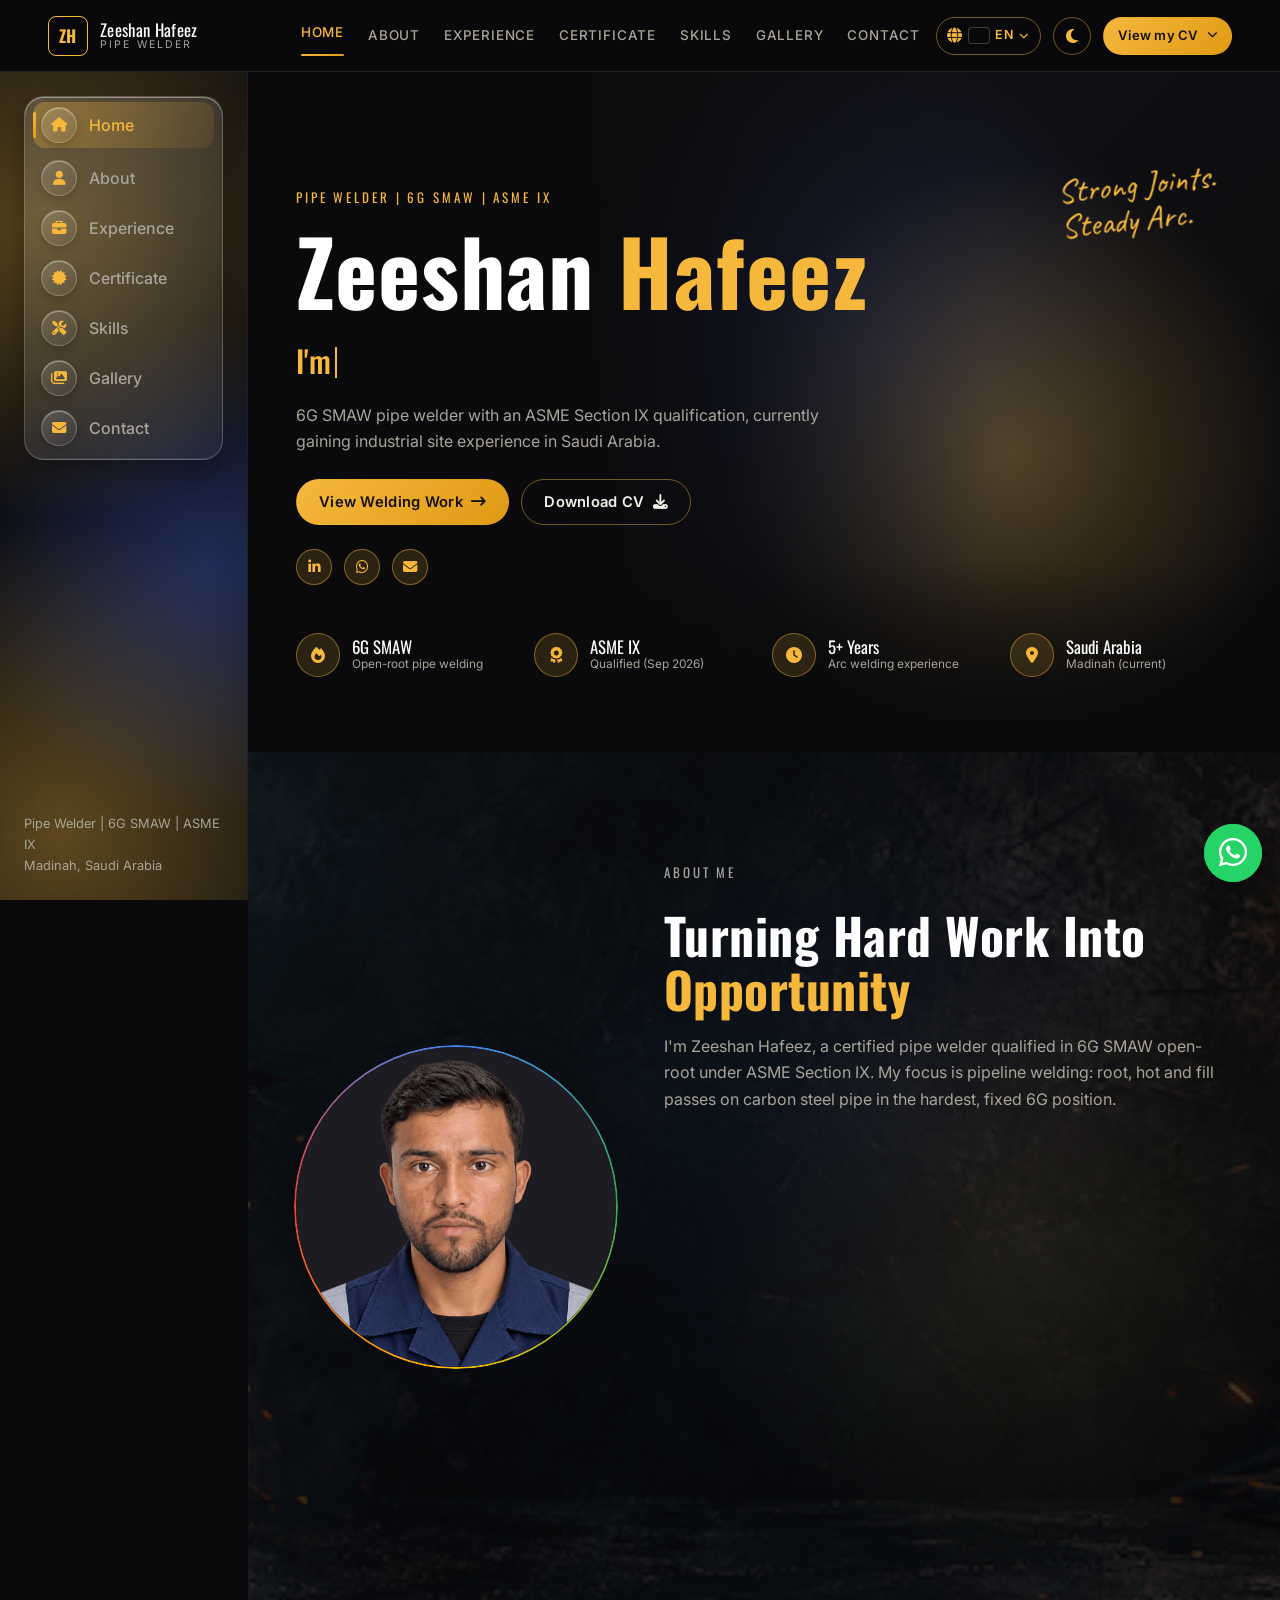
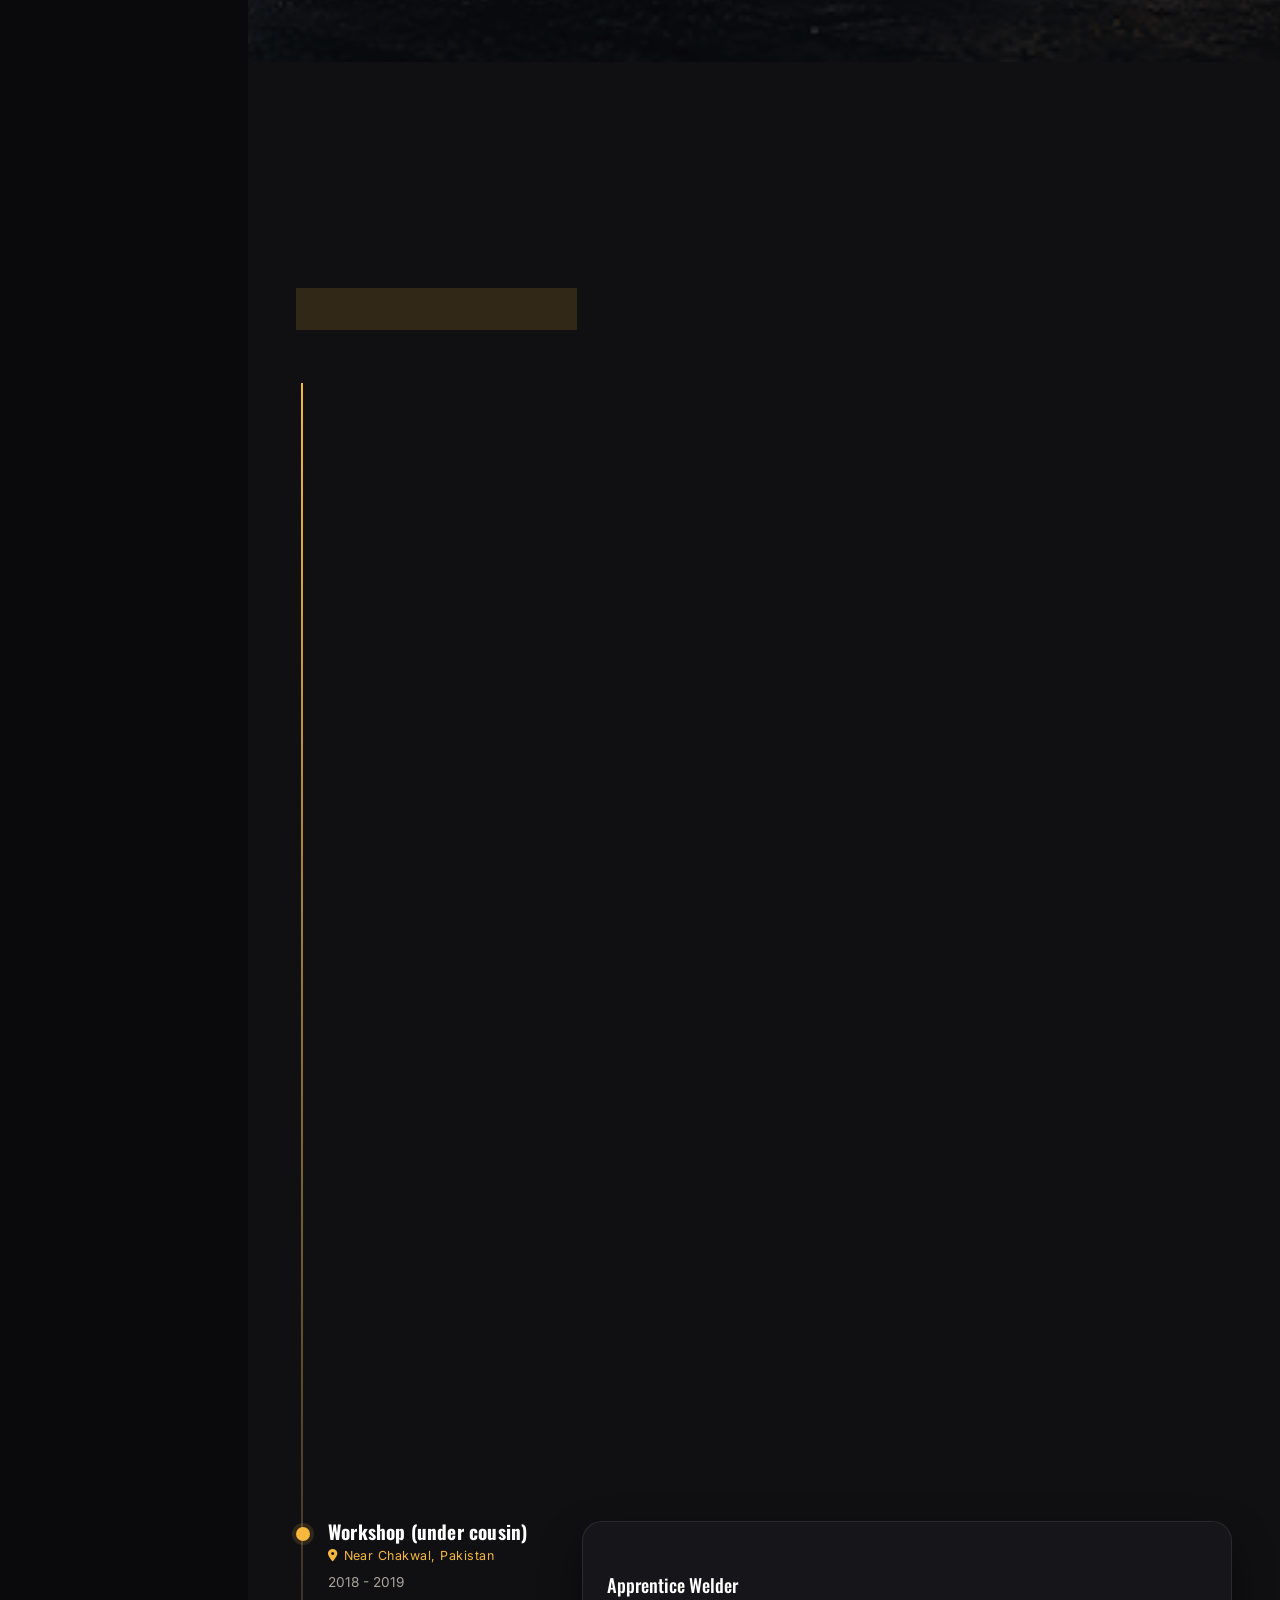
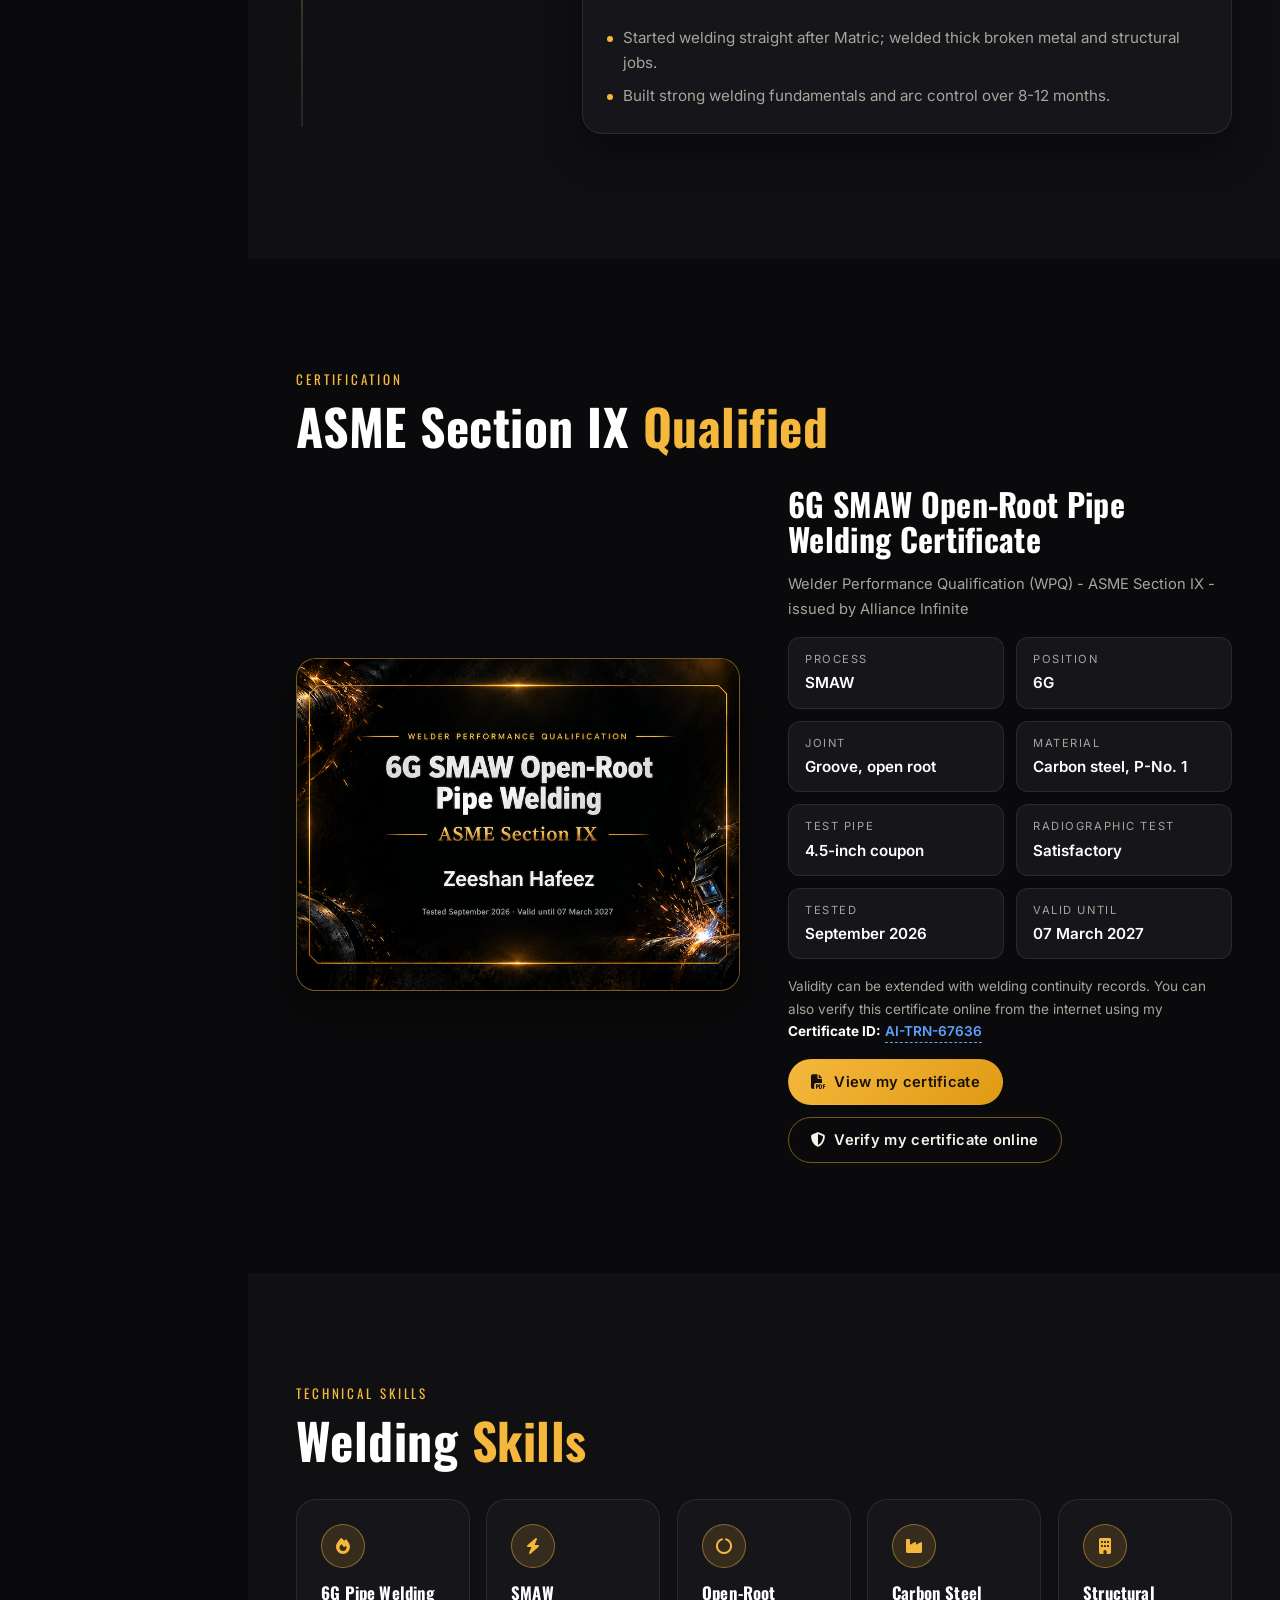
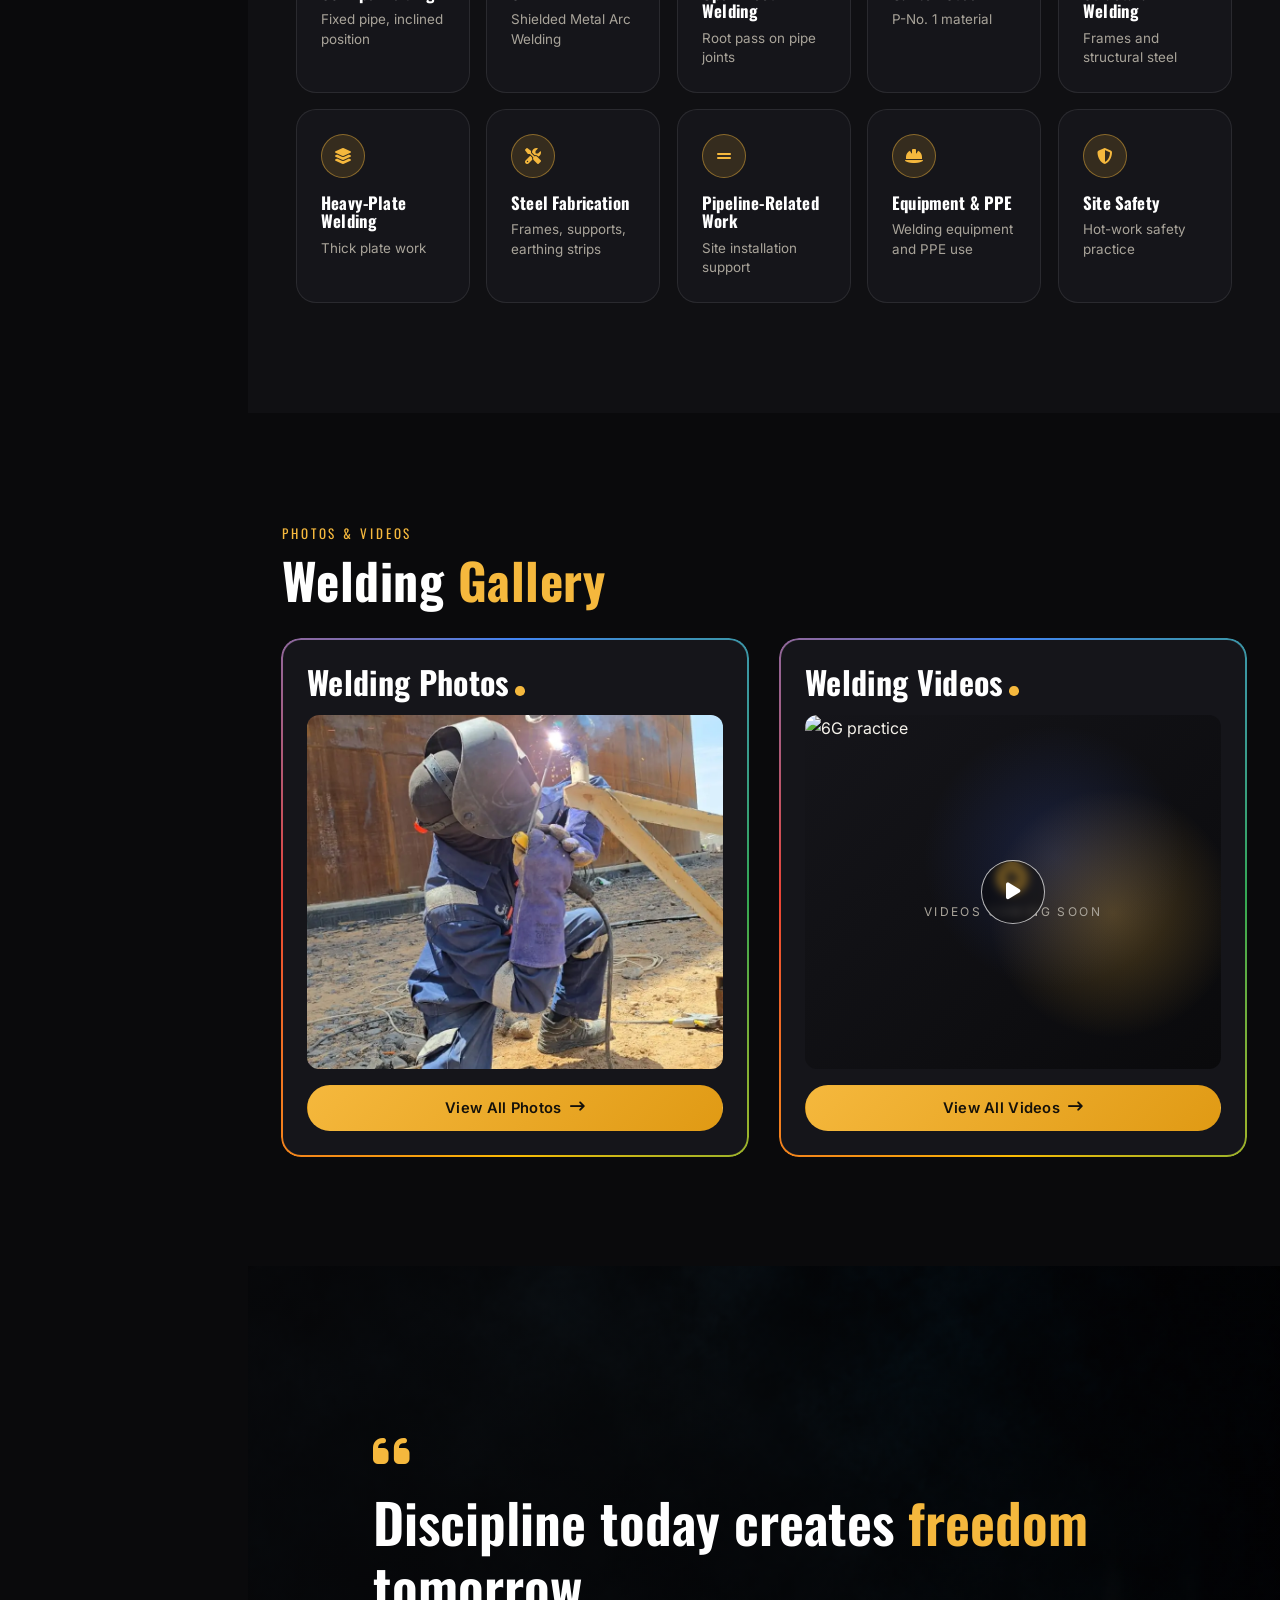
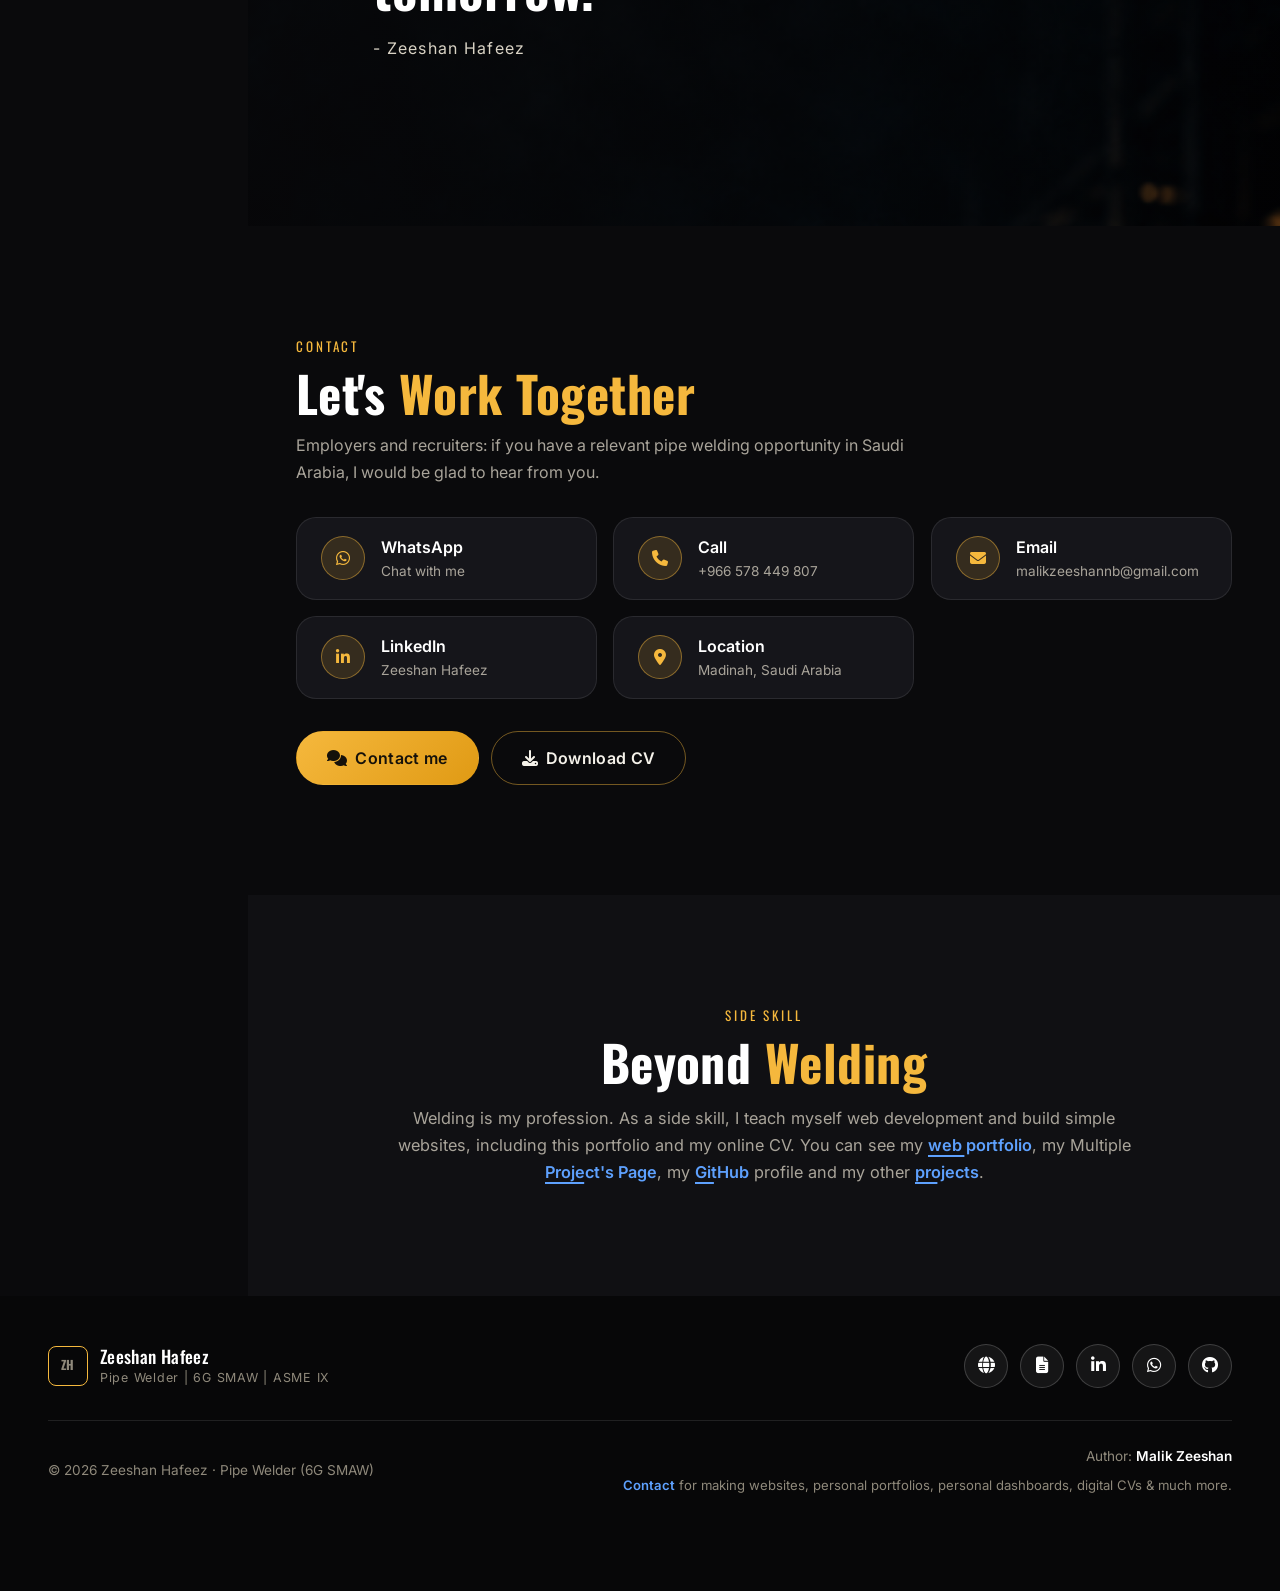
==== index.html @ 0f040567 "Initial commit: multilingual welding portfolio" ====
<!DOCTYPE html>
<html lang="en" dir="ltr" data-theme="dark">
<head>
  <meta charset="utf-8">
  <meta name="viewport" content="width=device-width, initial-scale=1">
  <title data-i18n="meta.title">Zeeshan Hafeez | Pipe Welder 6G SMAW | ASME Section IX</title>
  <meta name="description" content="Certified 6G SMAW pipe welder with 5+ years of arc welding experience. Currently engaged in site operations with Al-Rawaf Contracting in Madinah, KSA." data-i18n-attr="content:meta.desc">
  <link rel="canonical" href="https://username.github.io/zeeshan-welding-portfolio/">
  <!-- Social sharing (placeholder URL - replace https://username.github.io/zeeshan-welding-portfolio/ with the live address after deploy) -->
  <meta property="og:type" content="website">
  <meta property="og:site_name" content="Zeeshan Hafeez">
  <meta property="og:locale" content="en_US">
  <meta property="og:title" content="Zeeshan Hafeez | Certified 6G SMAW Pipe Welder" data-i18n-attr="content:meta.ogTitle">
  <meta property="og:description" content="Certified 6G SMAW pipe welder with 5+ years of arc welding experience. Currently engaged in site operations with Al-Rawaf Contracting in Madinah, KSA." data-i18n-attr="content:meta.desc">
  <meta property="og:url" content="https://username.github.io/zeeshan-welding-portfolio/">
  <meta property="og:image" content="https://username.github.io/zeeshan-welding-portfolio/assets/images/profile.png">
  <meta property="og:image:type" content="image/png">
  <meta property="og:image:alt" content="Portrait of Zeeshan Hafeez, pipe welder" data-i18n-attr="content:about.photoAlt">
  <meta name="twitter:card" content="summary">
  <meta name="twitter:title" content="Zeeshan Hafeez | Certified 6G SMAW Pipe Welder" data-i18n-attr="content:meta.ogTitle">
  <meta name="twitter:description" content="Certified 6G SMAW pipe welder with 5+ years of arc welding experience. Currently engaged in site operations with Al-Rawaf Contracting in Madinah, KSA." data-i18n-attr="content:meta.desc">
  <meta name="twitter:image" content="https://username.github.io/zeeshan-welding-portfolio/assets/images/profile.png">
  <meta name="theme-color" content="#0a0a0c">
  <meta name="robots" content="index, follow, max-image-preview:large">
  <meta name="author" content="Zeeshan Hafeez">
  <link rel="icon" href="assets/images/og.png" type="image/svg+xml">
  <!-- Google Search Console: after you deploy, paste the verification tag Google gives you here (see SEO notes). Example:
  <meta name="google-site-verification" content="PASTE_YOUR_CODE_HERE">
  -->

  <!-- Apply saved theme BEFORE the page paints (prevents a dark/light flash) -->
  <script>
    document.documentElement.classList.add("js");
    try { var t = localStorage.getItem("theme"); if (t === "light" || t === "dark") document.documentElement.setAttribute("data-theme", t); } catch (e) {}
    /* Language: apply the saved / ?lang= choice BEFORE first paint (no flash, no LTR->RTL jump).
       Keep this list in sync with LANGS in js/i18n.js. */
    try {
      var q = (location.search.match(/[?&]lang=([a-z]{2})(?:&|$)/) || [])[1];
      var l = q || localStorage.getItem("lang");
      if (l && l !== "en" && /^(ar|ur|pl|no|ro|de|it|hi|fr|es|ru)$/.test(l)) {
        document.documentElement.setAttribute("lang", l);
        document.documentElement.setAttribute("dir", (l === "ar" || l === "ur") ? "rtl" : "ltr");
        document.write('<script src="lang/' + l + '.js"><\/script>');   // dictionary ready before the page paints
      }
    } catch (e) {}
  </script>

  <link rel="preconnect" href="https://fonts.googleapis.com">
  <link rel="preconnect" href="https://fonts.gstatic.com" crossorigin>
  <link rel="stylesheet" href="https://fonts.googleapis.com/css2?family=Caveat:wght@600&family=Inter:wght@400;500;600&family=Oswald:wght@400;500;600;700&display=swap">

  <!-- Font Awesome (icons). One line, already added. Icon class names are in the markup. -->
  <link rel="stylesheet" href="https://cdnjs.cloudflare.com/ajax/libs/font-awesome/6.5.1/css/all.min.css">

  <link rel="stylesheet" href="https://cdnjs.cloudflare.com/ajax/libs/flag-icons/6.6.6/css/flag-icons.min.css">
  <link rel="stylesheet" href="css/style.css">

  <!-- Structured data (Google): Person + Occupation + credential. Replace the placeholder URL after deploy. -->
  <script type="application/ld+json">
{
  "@context": "https://schema.org",
  "@graph": [
    {
      "@type": "WebSite",
      "@id": "https://username.github.io/zeeshan-welding-portfolio/#website",
      "url": "https://username.github.io/zeeshan-welding-portfolio/",
      "name": "Zeeshan Hafeez - Pipe Welder Portfolio",
      "inLanguage": "en",
      "publisher": {
        "@id": "https://username.github.io/zeeshan-welding-portfolio/#person"
      }
    },
    {
      "@type": "ProfilePage",
      "@id": "https://username.github.io/zeeshan-welding-portfolio/#webpage",
      "url": "https://username.github.io/zeeshan-welding-portfolio/",
      "name": "Zeeshan Hafeez | Certified 6G SMAW Pipe Welder",
      "description": "Zeeshan Hafeez - certified 6G SMAW pipe welder (open-root, ASME Section IX) with 5+ years of arc welding on pipe, pipeline, plate and structural work in carbon steel. Currently on pipeline site work with Al Rawaf Contracting, Madinah, KSA.",
      "inLanguage": "en",
      "isPartOf": {
        "@id": "https://username.github.io/zeeshan-welding-portfolio/#website"
      },
      "about": {
        "@id": "https://username.github.io/zeeshan-welding-portfolio/#person"
      },
      "mainEntity": {
        "@id": "https://username.github.io/zeeshan-welding-portfolio/#person"
      },
      "primaryImageOfPage": {
        "@type": "ImageObject",
        "url": "https://username.github.io/zeeshan-welding-portfolio/assets/images/profile.png"
      }
    },
    {
      "@type": "Person",
      "@id": "https://username.github.io/zeeshan-welding-portfolio/#person",
      "name": "Zeeshan Hafeez",
      "url": "https://username.github.io/zeeshan-welding-portfolio/",
      "image": "https://username.github.io/zeeshan-welding-portfolio/assets/images/profile.png",
      "jobTitle": "Pipe Welder (6G SMAW)",
      "description": "Certified pipe welder qualified in 6G SMAW open-root under ASME Section IX, with 5+ years of arc welding experience in Pakistan and Saudi Arabia.",
      "address": {
        "@type": "PostalAddress",
        "addressLocality": "Madinah",
        "addressCountry": "SA"
      },
      "worksFor": {
        "@type": "Organization",
        "name": "Al Rawaf Contracting",
        "address": {
          "@type": "PostalAddress",
          "addressLocality": "Madinah",
          "addressCountry": "SA"
        }
      },
      "knowsLanguage": [
        "ur",
        "pa",
        "hi",
        "en",
        "ar"
      ],
      "knowsAbout": [
        "6G pipe welding",
        "SMAW (shielded metal arc welding)",
        "Open-root welding",
        "Pipeline welding",
        "Carbon steel welding",
        "Structural welding",
        "Steel fabrication"
      ],
      "hasOccupation": {
        "@type": "Occupation",
        "name": "Pipe Welder",
        "description": "Welding and installation of pipe and pipeline joints in carbon steel using SMAW, including 6G open-root welding.",
        "occupationLocation": {
          "@type": "Country",
          "name": "Saudi Arabia"
        },
        "skills": "6G SMAW open-root pipe welding, pipeline welding, carbon steel (P-No. 1), structural welding, steel fabrication, hot-work safety",
        "qualifications": "6G SMAW open-root welder performance qualification (WPQ), ASME Section IX"
      },
      "hasCredential": {
        "@type": "EducationalOccupationalCredential",
        "name": "6G SMAW Open-Root Pipe Welding Certificate (WPQ, ASME Section IX)",
        "credentialCategory": "certification",
        "recognizedBy": {
          "@type": "Organization",
          "name": "Alliance Infinite"
        }
      },
      "sameAs": [
        "https://www.linkedin.com/in/zeeshan-hafeez-6g-smaw-pipe-welder",
        "https://github.com/malikzeeshannb-art",
        "https://malikzeeshannb-art.github.io/pipeline-welder-cv/"
      ]
    }
  ]
}
  </script>
</head>
<body>
  <a class="skip-link" href="#main" data-i18n="a11y.skip">Skip to content</a>

  <!-- ===================== HEADER ===================== -->
  <header class="site-header">
    <div class="site-header__inner">

      <a class="brand" href="#home" aria-label="Zeeshan Hafeez - home" data-i18n-attr="aria-label:brand.homeAria">
        <span class="brand__mark">ZH</span>
        <span class="brand__text">
          <span class="brand__name">Zeeshan Hafeez</span><br>
          <span class="brand__role" data-i18n="brand.role">Pipe Welder</span>
        </span>
      </a>

      <!-- Top navigation (shown from 1024px) -->
      <nav class="top-nav" aria-label="Main" data-i18n-attr="aria-label:nav.mainAria">
        <ul class="top-nav__list">
          <li><a class="nav-link" href="#home" data-i18n="nav.home">Home</a></li>
          <li><a class="nav-link" href="#about" data-i18n="nav.about">About</a></li>
          <li><a class="nav-link" href="#experience" data-i18n="nav.experience">Experience</a></li>
          <li><a class="nav-link" href="#certificate" data-i18n="nav.certificate">Certificate</a></li>
          <li><a class="nav-link" href="#skills" data-i18n="nav.skills">Skills</a></li>
          <li><a class="nav-link" href="#gallery" data-i18n="nav.gallery">Gallery</a></li>
          <li><a class="nav-link" href="#contact" data-i18n="nav.contact">Contact</a></li>
        </ul>
      </nav>

      <div class="site-header__actions">
        <!-- Language menu: the list is built by js/lang-menu.js from I18N.langs (12 languages) -->
        <div class="lang-menu" id="langMenu">
          <button class="lang-menu__btn" id="langBtn" type="button" aria-haspopup="true" aria-expanded="false" aria-controls="langList" aria-label="Change language" data-i18n-attr="aria-label:lang.change">
            <i class="fa-solid fa-globe lang-menu__globe" aria-hidden="true"></i>
            <span class="fi fi-gb lang-flag" id="langFlag" aria-hidden="true"></span>
            <span class="lang-menu__code" id="langCode">EN</span>
            <i class="fa-solid fa-chevron-down lang-menu__chevron" aria-hidden="true"></i>
          </button>
          <ul class="lang-menu__list" id="langList"></ul>
        </div>

        <!-- Theme toggle -->
        <button class="theme-toggle" id="themeToggle" type="button" aria-label="Switch to light theme" aria-pressed="false">
          <i class="fa-solid fa-moon theme-toggle__moon"></i>
          <i class="fa-solid fa-sun theme-toggle__sun"></i>
        </button>

        <!-- View my CV -> dropdown (View / Download) -->
        <div class="cv-menu" id="cvMenu">
          <button class="btn btn--primary btn--sm" id="cvBtn" type="button" aria-haspopup="true" aria-expanded="false" aria-controls="cvList">
           <i class="fa-solid fa-eye-slash" id="cvIcon"></i>
            <span class="cv-menu__label" data-i18n="cv.view">View my CV</span><span class="cv-menu__short" data-i18n="cv.short">CV</span>
            <i class="fa-solid fa-chevron-down cv-menu__chevron"></i>
            
          </button>
          <ul class="cv-menu__list" id="cvList">
            <li><a class="cv-menu__item" href="https://malikzeeshannb-art.github.io/pipeline-welder-cv/" target="_blank" rel="noopener"><i class="fa-solid fa-eye"></i> <span data-i18n="cv.view">View my CV</span></a></li>
            <li><a class="cv-menu__item" href="https://malikzeeshannb-art.github.io/pipeline-welder-cv/Zeeshan_Hafeez_CV.pdf" download="Zeeshan_Hafeez_CV.pdf"><i class="fa-solid fa-download"></i> <span data-i18n="cv.download">Download my CV</span></a></li>
          </ul>
        </div>

        <!-- Hamburger (below 1024px) -->
        <button class="menu-btn" id="menuBtn" type="button" aria-label="Open menu" aria-expanded="false" aria-controls="sidebar" data-i18n-attr="aria-label:nav.openAria">
          <i class="fa-solid fa-bars"></i>
        </button>
      </div>
    </div>
  </header>

  <div class="backdrop" id="backdrop"></div>

  <div class="shell">

    <!-- ===================== ASIDE / SIDEBAR ===================== -->
    <!-- Drawer on mobile/tablet, permanent sidebar from 1200px -->
    <aside class="sidebar" id="sidebar" aria-label="Section menu" data-i18n-attr="aria-label:nav.menuAria">
      <div class="sidebar__head">
        <span class="eyebrow" data-i18n="nav.menu">Menu</span>
        <button class="sidebar__close" id="sidebarClose" type="button" aria-label="Close menu" data-i18n-attr="aria-label:nav.closeAria"><i class="fa-solid fa-xmark"></i></button>
      </div>
      <nav class="sidebar__nav" aria-label="Sections" data-i18n-attr="aria-label:nav.sectionsAria">
        <a class="nav-link" href="#home"><span class="icon-box icon-box--sm"><i class="fa-solid fa-house"></i></span><span data-i18n="nav.home">Home</span></a>
        <a class="nav-link" href="#about"><span class="icon-box icon-box--sm"><i class="fa-solid fa-user"></i></span><span data-i18n="nav.about">About</span></a>
        <a class="nav-link" href="#experience"><span class="icon-box icon-box--sm"><i class="fa-solid fa-briefcase"></i></span><span data-i18n="nav.experience">Experience</span></a>
        <a class="nav-link" href="#certificate"><span class="icon-box icon-box--sm"><i class="fa-solid fa-certificate"></i></span><span data-i18n="nav.certificate">Certificate</span></a>
        <a class="nav-link" href="#skills"><span class="icon-box icon-box--sm"><i class="fa-solid fa-screwdriver-wrench"></i></span><span data-i18n="nav.skills">Skills</span></a>
        <a class="nav-link" href="#gallery"><span class="icon-box icon-box--sm"><i class="fa-solid fa-images"></i></span><span data-i18n="nav.gallery">Gallery</span></a>
        <a class="nav-link" href="#contact"><span class="icon-box icon-box--sm"><i class="fa-solid fa-envelope"></i></span><span data-i18n="nav.contact">Contact</span></a>
      </nav>
      <p class="sidebar__foot" data-i18n-html="sidebar.foot">Pipe Welder | 6G SMAW | ASME IX<br>Madinah, Saudi Arabia</p>
    </aside>

    <!-- ===================== MAIN ===================== -->
    <main class="main" id="main">

      <!-- ---------- HERO ---------- -->
      <section class="hero" id="home" aria-labelledby="heroTitle">

        <div class="hero__content">
          <!-- Round profile photo (mobile only: overlaps the bottom of the hero image).
               Put a SQUARE image at assets/images/profile.png - CSS makes it round. -->
          <div class="hero__avatar avatar avatar--md glow">
          <div class="avatar__img"><i class="fa-solid fa-user"></i><img src="assets/images/profile.jpg" alt="Zeeshan Hafeez" width="800" height="800" onerror="this.remove()"></div>
          </div>
          <p class="eyebrow" data-reveal="left" data-i18n="brand.tagline">Pipe Welder | 6G SMAW | ASME IX</p>
          <h1 class="hero__title" id="heroTitle" data-reveal="left" style="--reveal-delay:.1s">Zeeshan <span class="gold">Hafeez</span></h1>

          <p class="hero__typed" data-reveal="left" style="--reveal-delay:.2s" aria-label="I'm a pipe welder, a SMAW welder, ASME Sec IX certified and an ARC welder" data-i18n-attr="aria-label:hero.typedAria">
            <span class="hero__typed-text" id="typedText" aria-hidden="true">I'm a pipe welder</span><span class="typed-cursor" aria-hidden="true"></span>
          </p>

          <p class="hero__intro" data-reveal="left" style="--reveal-delay:.3s" data-i18n="hero.intro">
            6G SMAW pipe welder with an ASME Section IX qualification, currently gaining industrial site experience in Saudi Arabia.
          </p>

          <div class="hero__actions" data-reveal="up" style="--reveal-delay:.4s">
            <a class="btn btn--primary btn--md glow glow--hover" href="#gallery"> <span data-i18n="hero.cta">View Welding Work</span><i class="fa-solid fa-arrow-right-long"></i></a>
            <a class="btn btn--ghost btn--md" href="https://malikzeeshannb-art.github.io/pipeline-welder-cv/Zeeshan_Hafeez_CV.pdf" download="Zeeshan_Hafeez_CV.pdf"><span data-i18n="cv.downloadCv">Download CV</span> <i class="fa-solid fa-download"></i></a>
          </div>

          <ul class="hero__social" data-reveal="up" style="--reveal-delay:.5s" aria-label="Contact links" data-i18n-attr="aria-label:hero.contactAria">
            <li><a href="https://www.linkedin.com/in/zeeshan-hafeez-6g-smaw-pipe-welder" target="_blank" rel="noopener" aria-label="LinkedIn"><span class="icon-box icon-box--sm"><i class="fa-brands fa-linkedin-in"></i></span></a></li>
            <li><a href="https://wa.me/966578449807?text=Assalam%20o%20Alaikum%20Zeeshan%2C%20I%20saw%20your%20welding%20portfolio.%20I%20would%20like%20to%20talk%20with%20you%20about%20a%20pipe%20welder%20opportunity.%20Please%20let%20me%20know%20when%20you%20are%20available." target="_blank" rel="noopener" aria-label="Chat on WhatsApp" data-i18n-attr="aria-label:aria.whatsapp"><span class="icon-box icon-box--sm"><i class="fa-brands fa-whatsapp"></i></span></a></li>
            <li><a href="mailto:malikzeeshannb@gmail.com" aria-label="Email" data-i18n-attr="aria-label:aria.email"><span class="icon-box icon-box--sm"><i class="fa-solid fa-envelope"></i></span></a></li>
          </ul>
        </div>

        <!-- HERO IMAGES (srcset = the browser picks the smallest file that looks sharp)
             wide   (768px and up): hero-wide-1280.jpg + hero-wide-1920.jpg (1834px wide)
             mobile (under 768px) : hero-mobile-640.jpg + hero-mobile-960.jpg
             Until the files exist, the dark placeholder shows. -->
        <div class="hero__media">
          <picture>
            <source media="(min-width: 768px)" srcset="assets/images/hero-wide-1280.jpg 1280w, assets/images/hero-wide-1920.jpg 1834w" sizes="100vw">
            <img src="assets/images/hero-mobile-960.jpg" srcset="assets/images/hero-mobile-640.jpg 640w, assets/images/hero-mobile-960.jpg 960w" sizes="100vw" alt="Pipe welder welding a steel pipe with bright sparks" width="960" height="720" fetchpriority="high" decoding="async" onerror="this.remove()" data-i18n-attr="alt:hero.imgAlt">
          </picture>
        </div>
        <p class="hero__script" aria-hidden="true" data-i18n-html="hero.slogan">Strong Joints.<br>Steady Arc.</p>

        <!-- Stat strip (facts only - no invented numbers) -->
        <ul class="hero__stats" data-reveal="up" style="--reveal-delay:.2s">
          <li class="stat"><span class="icon-box"><i class="fa-solid fa-fire"></i></span><span><span class="stat__value">6G SMAW</span><span class="stat__label" data-i18n="stat.openRoot">Open-root pipe welding</span></span></li>
          <li class="stat"><span class="icon-box"><i class="fa-solid fa-award"></i></span><span><span class="stat__value">ASME IX</span><span class="stat__label" data-i18n="stat.qualified">Qualified (Sep 2026)</span></span></li>
          <li class="stat"><span class="icon-box"><i class="fa-solid fa-clock"></i></span><span><span class="stat__value" data-i18n="stat.years">5+ Years</span><span class="stat__label" data-i18n="stat.arc">Arc welding experience</span></span></li>
          <li class="stat"><span class="icon-box"><i class="fa-solid fa-location-dot"></i></span><span><span class="stat__value" data-i18n="stat.country">Saudi Arabia</span><span class="stat__label" data-i18n="stat.madinah">Madinah (current)</span></span></li>
        </ul>
      </section>

      <!-- ===================== ABOUT ===================== -->
      <section class="section about" id="about" aria-labelledby="aboutTitle">
        <!-- background image placeholder: assets/images/about-bg.jpg (dark, subtle) -->
        <div class="section__bg" aria-hidden="true"><img src="assets/images/about-bg.png" alt="" loading="lazy" onerror="this.remove()"></div>

        <div class="section__inner about__grid">
          <div class="about__photo" data-reveal="left">
            <div class="avatar avatar--lg glow">
              <div class="avatar__img"><i class="fa-solid fa-user"></i><img src="assets/images/profile.png" alt="Portrait of Zeeshan Hafeez, pipe welder" width="800" height="800" loading="lazy" onerror="this.remove()" data-i18n-attr="alt:about.photoAlt"></div>
            </div>
          </div>

          <div class="about__text" data-reveal="right">
            <p class="eyebrow" data-i18n="about.eyebrow">About me</p>
            <h2 class="section__title" id="aboutTitle" data-i18n-html="about.title">Turning Hard Work Into <span class="gold">Opportunity</span></h2>
            <p data-i18n="about.p1">I'm Zeeshan Hafeez, a certified pipe welder qualified in 6G SMAW open-root under ASME Section IX. My focus is pipeline welding: root, hot and fill passes on carbon steel pipe in the hardest, fixed 6G position.</p>
            <p data-i18n="about.p2">I have 5+ years of arc welding experience in Pakistan and Saudi Arabia on pipe, pipeline, plate and structural fabrication. I'm committed to building documented, verifiable pipe-welding experience and growing into a long-term career as an industrial welder. Today I'm at Al Rawaf Contracting in Madinah, where I carry out welding and installation work on a 300+ meter pipeline section.</p>

            <ul class="chip-list">
              <li class="chip"><i class="fa-solid fa-location-dot"></i> <a class="ico" href="https://www.google.com/maps/search/?api=1&amp;query=Madinah%2C%20Saudi%20Arabia" target="_blank" rel="noopener" aria-label="Open Madinah on Google Maps" data-i18n-attr="aria-label:aria.openMap"></a>
              <a href="https://www.google.com/maps/search/?api=1&amp;query=Madinah%2C%20Saudi%20Arabia" class="line" target="_blank" rel="noopener" data-i18n="loc.madinah">Madinah, Saudi Arabia</a></li>
              <li class="chip"><a href="mailto:malikzeeshannb@gmail.com" class="line"><i class="fa-solid fa-envelope"></i> malikzeeshannb@gmail.com</a></li>
              <li class="chip"><a href="tel:+966578449807" class="line"><i class="fa-solid fa-phone"></i> +966 578 449 807</a></li>
              <li class="chip"><i class="fa-solid fa-graduation-cap"></i> <span data-i18n="about.edu">Matric (10th Grade), BISE Rawalpindi, 2018</span></li>
            </ul>

            <h3 class="mini-title" data-i18n="about.languages">Languages</h3>
            <ul class="chip-list chip-list--tight">
              <li class="chip chip--lang"><strong data-i18n="langname.urdu">Urdu</strong> <span data-i18n="level.native">Native</span></li>
              <li class="chip chip--lang"><strong data-i18n="langname.punjabi">Punjabi</strong> <span data-i18n="level.native">Native</span></li>
              <li class="chip chip--lang"><strong data-i18n="langname.hindi">Hindi</strong> <span data-i18n="level.full">Full professional</span></li>
              <li class="chip chip--lang"><strong data-i18n="langname.english">English</strong> <span data-i18n="level.working">Professional working</span></li>
              <li class="chip chip--lang"><strong data-i18n="langname.arabic">Arabic</strong> <span data-i18n="level.basic">Basic Conversational</span></li>
            </ul>
          </div>
        </div>
      </section>

      <!-- ===================== EXPERIENCE ===================== -->
      <section class="section section--alt" id="experience" aria-labelledby="expTitle">
        <div class="section__inner">
          <header class="section__head" data-reveal="up">
            <p class="eyebrow" data-i18n="exp.eyebrow">Work experience</p>
            <h2 class="section__title" id="expTitle" data-i18n-html="exp.title">Where I've <span class="gold">Worked</span></h2>
          </header>

          <p class="open-to" data-reveal="up"><span class="open-to__dot" aria-hidden="true"></span> <span data-i18n="exp.openTo">Open to pipe welder roles in KSA</span></p>

          <ol class="timeline">
            <li class="timeline__item" data-reveal="left">
              <div class="timeline__meta">
                <h3 class="timeline__company">Al Rawaf Contracting</h3>
                <span class="tag"><i class="fa-solid fa-location-dot"></i> <span data-i18n="loc.madinah">Madinah, Saudi Arabia</span></span>
                <span class="timeline__date" data-i18n="exp.date1">Jun 2025 - Present</span>
              </div>
              <article class="timeline__card">
                <h4 class="timeline__role" data-i18n-html="exp.role1">Loader &amp; Unloader Worker <small>(site welding &amp; fabrication duties)</small></h4>
                <ul class="timeline__list">
                  <li data-i18n="exp.b1">Carried out welding and installation work on a 300+ m pipeline section, assigned by the mechanical engineering team, together with pipe fitters, grinder men and the crane crew.</li>
                  <li data-i18n="exp.b2">Fabricated steel frames and welded earthing strips.</li>
                  <li data-i18n="exp.b3">Supported the electrical team with earthing strips and cathodic protection test points (STP/DPT) on 60" and 72" pipelines, installed by pin brazing.</li>
                  <li data-i18n="exp.b4">Covered the storekeeper role independently for 1 month.</li>
                </ul>
              </article>
            </li>

            <li class="timeline__item" data-reveal="right">
              <div class="timeline__meta">
                <h3 class="timeline__company" data-i18n="exp.co2">Local Workshop</h3>
                <span class="tag"><i class="fa-solid fa-location-dot"></i> <span data-i18n="loc.lahore">Lahore, Pakistan</span></span>
                <span class="timeline__date">2023 - 2025</span>
              </div>
              <article class="timeline__card">
                <h4 class="timeline__role" data-i18n="exp.roleArc">Arc Welder</h4>
                <ul class="timeline__list">
                  <li data-i18n="exp.b5">Welded thick plates, frames and structural steel.</li>
                  <li data-i18n="exp.b6">Supported pipe welding and worked alongside senior welders.</li>
                  <li data-i18n="exp.b7">Cutting, grinding and surface preparation; safe hot-work practice.</li>
                </ul>
              </article>
            </li>

            <li class="timeline__item" data-reveal="left">
              <div class="timeline__meta">
                <h3 class="timeline__company">Capital Smart City Project</h3>
                <span class="tag"><i class="fa-solid fa-location-dot"></i> <span data-i18n="loc.islamabad">Islamabad, Pakistan</span></span>
                <span class="timeline__date">2021 - 2023</span>
              </div>
              <article class="timeline__card">
                <h4 class="timeline__role" data-i18n="exp.roleArc">Arc Welder</h4>
                <ul class="timeline__list">
                  <li data-i18n="exp.b8">Heavy plate and structural welding on frames, doors and industrial components.</li>
                  <li data-i18n="exp.b9">Basic-to-intermediate pipe welding and fabrication in 1G-6G and 1F-4F positions.</li>
                  <li data-i18n="exp.b10">Joint preparation, tack welds, final runs and grinding; electrode and amperage selection.</li>
                </ul>
              </article>
            </li>

            <li class="timeline__item" data-reveal="right">
              <div class="timeline__meta">
                <h3 class="timeline__company" data-i18n="exp.co4">Local Fabrication Workshop</h3>
                <span class="tag"><i class="fa-solid fa-location-dot"></i> <span data-i18n="loc.chakwal">Chakwal, Pakistan</span></span>
                <span class="timeline__date">2019 - 2021</span>
              </div>
              <article class="timeline__card">
                <h4 class="timeline__role" data-i18n="exp.roleArc">Arc Welder</h4>
                <ul class="timeline__list">
                  <li data-i18n="exp.b11">Fabrication, repair and maintenance welding.</li>
                  <li data-i18n="exp.b12">Welded thick material, heavy-vehicle frames and support structures.</li>
                  <li data-i18n="exp.b13">Grinding, finishing and quality checks.</li>
                </ul>
              </article>
            </li>

            <li class="timeline__item" data-reveal="left">
              <div class="timeline__meta">
                <h3 class="timeline__company" data-i18n="exp.co5">Workshop (under cousin)</h3>
                <span class="tag"><i class="fa-solid fa-location-dot"></i> <span data-i18n="loc.nearChakwal">Near Chakwal, Pakistan</span></span>
                <span class="timeline__date">2018 - 2019</span>
              </div>
              <article class="timeline__card">
                <h4 class="timeline__role" data-i18n="exp.roleApprentice">Apprentice Welder</h4>
                <ul class="timeline__list">
                  <li data-i18n="exp.b14">Started welding straight after Matric; welded thick broken metal and structural jobs.</li>
                  <li data-i18n="exp.b15">Built strong welding fundamentals and arc control over 8-12 months.</li>
                </ul>
              </article>
            </li>
          </ol>
        </div>
      </section>

      <!-- ===================== CERTIFICATE ===================== -->
      <section class="section" id="certificate" aria-labelledby="certTitle">
        <div class="section__inner">
          <header class="section__head" data-reveal="up">
            <p class="eyebrow" data-i18n="cert.eyebrow">Certification</p>
            <h2 class="section__title" id="certTitle" data-i18n-html="cert.sectionTitle">ASME Section IX <span class="gold">Qualified</span></h2>
          </header>

          <div class="cert">
            <!-- CERTIFICATE PREVIEW: put your visual at assets/images/certificate-preview.jpg -->
            <figure class="cert__preview" data-reveal="left">
              <div class="cert__frame">
                <span class="cert__placeholder"><i class="fa-solid fa-certificate"></i> <span data-i18n="cert.placeholder">CERTIFICATE PREVIEW</span></span>
                <img src="assets/images/certificate-preview.png" srcset="assets/images/certificate-preview-800.png 800w, assets/images/certificate-preview-1200.png 1200w" sizes="(min-width: 1024px) 45vw, 92vw" alt="Preview of the 6G SMAW welder performance qualification certificate" loading="lazy" onerror="this.remove()" data-i18n-attr="alt:cert.imgAlt">
              </div>
            </figure>

            <div class="cert__info" data-reveal="right">
              <h3 class="cert__title" data-i18n="cert.title">6G SMAW Open-Root Pipe Welding Certificate</h3>
              <p class="cert__sub" data-i18n="cert.sub">Welder Performance Qualification (WPQ) - ASME Section IX - issued by Alliance Infinite</p>

              <dl class="cert__facts">
                <div><dt data-i18n="cert.process">Process</dt><dd>SMAW</dd></div>
                <div><dt data-i18n="cert.position">Position</dt><dd>6G</dd></div>
                <div><dt data-i18n="cert.joint">Joint</dt><dd data-i18n="cert.jointV">Groove, open root</dd></div>
                <div><dt data-i18n="cert.material">Material</dt><dd data-i18n="cert.materialV">Carbon steel, P-No. 1</dd></div>
                <div><dt data-i18n="cert.testPipe">Test pipe</dt><dd data-i18n="cert.testPipeV">4.5-inch coupon</dd></div>
                <div><dt data-i18n="cert.rt">Radiographic test</dt><dd data-i18n="cert.rtV">Satisfactory</dd></div>
                <div><dt data-i18n="cert.tested">Tested</dt><dd data-i18n="cert.testedV">September 2026</dd></div>
                <div><dt data-i18n="cert.validUntil">Valid until</dt><dd data-i18n="cert.validV">07 March 2027</dd></div>
              </dl>
              <p class="cert__note"><span data-i18n="cert.note">Validity can be extended with welding continuity records. You can also verify this certificate online from the internet using my</span> <strong class="cert-id-label" data-i18n="cert.idLabel">Certificate ID:</strong> <button type="button" class="cert-id-badge" id="certIdNumber" title="Click to copy certificate number" aria-label="Copy certificate number AI-TRN-67636" data-i18n-attr="title:cert.copyTitle;aria-label:cert.copyAria">AI-TRN-67636</button></p>

              <div class="cert__actions">
                <!-- TODO: replace both "#certificate" links with your real URLs -->
                <a class="btn btn--primary btn--md glow glow--hover" href="https://malikzeeshannb-art.github.io/pipeline-welder-cv/wqt-certificate.pdf" id="certViewLink"><i class="fa-solid fa-file-pdf"></i> <span data-i18n="cert.view">View my certificate</span></a>
                <a class="btn btn--ghost btn--md" href="https://axsgo.allianceinfinite.com/training" id="certVerifyLink" target="_blank" rel="noopener"><i class="fa-solid fa-shield-halved"></i> <span data-i18n="cert.verify">Verify my certificate online</span></a>
              </div>
            </div>
          </div>
        </div>
      </section>

      <!-- ===================== SKILLS ===================== -->
      <section class="section section--alt" id="skills" aria-labelledby="skillsTitle">
        <div class="section__inner">
          <header class="section__head" data-reveal="up">
            <p class="eyebrow" data-i18n="skills.eyebrow">Technical skills</p>
            <h2 class="section__title" id="skillsTitle" data-i18n-html="skills.title">Welding <span class="gold">Skills</span></h2>
          </header>

          <ul class="skills">
            <li class="skill" data-reveal="up"><span class="icon-box"><i class="fa-solid fa-fire"></i></span><h3 data-i18n="skill.1">6G Pipe Welding</h3><p data-i18n="skill.1d">Fixed pipe, inclined position</p></li>
            <li class="skill" data-reveal="up" style="--reveal-delay:.05s"><span class="icon-box"><i class="fa-solid fa-bolt"></i></span><h3>SMAW</h3><p data-i18n="skill.2d">Shielded Metal Arc Welding</p></li>
            <li class="skill" data-reveal="up" style="--reveal-delay:.1s"><span class="icon-box"><i class="fa-solid fa-circle-notch"></i></span><h3 data-i18n="skill.3">Open-Root Welding</h3><p data-i18n="skill.3d">Root pass on pipe joints</p></li>
            <li class="skill" data-reveal="up" style="--reveal-delay:.15s"><span class="icon-box"><i class="fa-solid fa-industry"></i></span><h3 data-i18n="skill.4">Carbon Steel</h3><p data-i18n="skill.4d">P-No. 1 material</p></li>
            <li class="skill" data-reveal="up" style="--reveal-delay:.2s"><span class="icon-box"><i class="fa-solid fa-building"></i></span><h3 data-i18n="skill.5">Structural Welding</h3><p data-i18n="skill.5d">Frames and structural steel</p></li>
            <li class="skill" data-reveal="up"><span class="icon-box"><i class="fa-solid fa-layer-group"></i></span><h3 data-i18n="skill.6">Heavy-Plate Welding</h3><p data-i18n="skill.6d">Thick plate work</p></li>
            <li class="skill" data-reveal="up" style="--reveal-delay:.05s"><span class="icon-box"><i class="fa-solid fa-screwdriver-wrench"></i></span><h3 data-i18n="skill.7">Steel Fabrication</h3><p data-i18n="skill.7d">Frames, supports, earthing strips</p></li>
            <li class="skill" data-reveal="up" style="--reveal-delay:.1s"><span class="icon-box"><i class="fa-solid fa-grip-lines"></i></span><h3 data-i18n="skill.8">Pipeline-Related Work</h3><p data-i18n="skill.8d">Site installation support</p></li>
            <li class="skill" data-reveal="up" style="--reveal-delay:.15s"><span class="icon-box"><i class="fa-solid fa-helmet-safety"></i></span><h3 data-i18n="skill.9">Equipment &amp; PPE</h3><p data-i18n="skill.9d">Welding equipment and PPE use</p></li>
            <li class="skill" data-reveal="up" style="--reveal-delay:.2s"><span class="icon-box"><i class="fa-solid fa-shield-halved"></i></span><h3 data-i18n="skill.10">Site Safety</h3><p data-i18n="skill.10d">Hot-work safety practice</p></li>
          </ul>
        </div>
      </section>

      <!-- ===================== GALLERY (2 preview cards) ===================== -->
      <!-- The card pictures come from js/gallery-data.js (first photo / first video in each list). -->
      <section class="section section--glow" id="gallery" aria-labelledby="galTitle">
        <div class="section__inner">
          <header class="section__head" data-reveal="up">
            <p class="eyebrow" data-i18n="gal.eyebrow">Photos &amp; videos</p>
            <h2 class="section__title" id="galTitle" data-i18n-html="gal.title">Welding <span class="gold">Gallery</span></h2>
          </header>

          <div class="gallery-cards">
            <div data-reveal="left">
              <a class="gcard glow" href="photos.html" aria-label="View all welding photos" data-i18n-attr="aria-label:gal.viewPhotosAria">
                <h3 class="gcard__title"><span data-i18n="gal.cardPhotos">Welding Photos</span><span class="gcard__dot" aria-hidden="true"></span></h3>
                <div class="gcard__media" id="photosPreview">
                  <span class="gcard__placeholder"><i class="fa-solid fa-images"></i> <span data-i18n="gal.soonPhotos">Photos coming soon</span></span>
                </div>
                <span class="btn btn--primary btn--md gcard__btn"><span data-i18n="gal.btnPhotos">View All Photos</span> <i class="fa-solid fa-arrow-right-long"></i></span>
              </a>
            </div>

            <div data-reveal="right">
              <a class="gcard glow" href="videos.html" aria-label="View all welding videos" data-i18n-attr="aria-label:gal.viewVideosAria">
                <h3 class="gcard__title"><span data-i18n="gal.cardVideos">Welding Videos</span><span class="gcard__dot" aria-hidden="true"></span></h3>
                <div class="gcard__media" id="videosPreview">
                  <span class="gcard__placeholder"><i class="fa-solid fa-circle-play"></i> <span data-i18n="gal.soonVideos">Videos coming soon</span></span>
                  <span class="gcard__play" aria-hidden="true"><i class="fa-solid fa-play"></i></span>
                </div>
                <span class="btn btn--primary btn--md gcard__btn"><span data-i18n="gal.btnVideos">View All Videos</span> <i class="fa-solid fa-arrow-right-long"></i></span>
              </a>
            </div>
          </div>
        </div>
      </section>

      <!-- ===================== QUOTE ===================== -->
      <!-- BACKGROUND IMAGES: mobile = quote-bg-mobile.jpg (800x1000) | 768px+ = quote-bg-wide.jpg (1600x700) -->
      <section class="quote" id="quote" aria-label="Quote" data-i18n-attr="aria-label:quote.aria">
        <div class="quote__bg" aria-hidden="true">
          <picture>
            <source media="(min-width: 768px)" srcset="assets/images/quote-bg-wide.png">
            <img src="assets/images/quote-bg-mobile.png" alt="" loading="lazy" onerror="this.remove()">
          </picture>
        </div>
        <div class="quote__inner" data-reveal="up">
          <i class="fa-solid fa-quote-left quote__mark" aria-hidden="true"></i>
          <blockquote class="quote__text" data-i18n-html="quote.text">Discipline today creates <span class="gold">freedom</span> tomorrow.</blockquote>
          <p class="quote__author">- Zeeshan Hafeez</p>
        </div>
      </section>

      <!-- ===================== CONTACT ===================== -->
      <section class="section" id="contact" aria-labelledby="contactTitle">
        <div class="section__inner">
          <header class="section__head" data-reveal="up">
            <p class="eyebrow" data-i18n="contact.eyebrow">Contact</p>
            <h2 class="section__title" id="contactTitle" data-i18n-html="contact.title">Let's <span class="gold">Work Together</span></h2>
            <p class="section__lead" data-i18n="contact.lead">Employers and recruiters: if you have a relevant pipe welding opportunity in Saudi Arabia, I would be glad to hear from you.</p>
          </header>

          <ul class="contact-grid">
            <li data-reveal="up"><a class="ccard" href="https://wa.me/966578449807?text=Assalam%20o%20Alaikum%20Zeeshan%2C%20I%20saw%20your%20welding%20portfolio.%20I%20would%20like%20to%20talk%20with%20you%20about%20a%20pipe%20welder%20opportunity.%20Please%20let%20me%20know%20when%20you%20are%20available." target="_blank" rel="noopener"><span class="icon-box"><i class="fa-brands fa-whatsapp"></i></span><span class="ccard__text"><strong>WhatsApp</strong><small data-i18n="contact.chat">Chat with me</small></span></a></li>
            <li data-reveal="up" style="--reveal-delay:.05s"><a class="ccard" href="tel:+966578449807"><span class="icon-box"><i class="fa-solid fa-phone"></i></span><span class="ccard__text"><strong data-i18n="contact.call">Call</strong><small>+966 578 449 807</small></span></a></li>
            <li data-reveal="up" style="--reveal-delay:.1s"><a class="ccard" href="mailto:malikzeeshannb@gmail.com"><span class="icon-box"><i class="fa-solid fa-envelope"></i></span><span class="ccard__text"><strong data-i18n="contact.email">Email</strong><small>malikzeeshannb@gmail.com</small></span></a></li>
            <li data-reveal="up" style="--reveal-delay:.15s"><a class="ccard" href="https://www.linkedin.com/in/zeeshan-hafeez-6g-smaw-pipe-welder" target="_blank" rel="noopener"><span class="icon-box"><i class="fa-brands fa-linkedin-in"></i></span><span class="ccard__text"><strong>LinkedIn</strong><small>Zeeshan Hafeez</small></span></a></li>
            <li data-reveal="up" style="--reveal-delay:.2s"><a class="ccard" href="https://www.google.com/maps/search/?api=1&amp;query=Madinah+Saudi+Arabia" target="_blank" rel="noopener"><span class="icon-box"><i class="fa-solid fa-location-dot"></i></span><span class="ccard__text"><strong data-i18n="contact.location">Location</strong><small data-i18n="loc.madinah">Madinah, Saudi Arabia</small></span></a></li>
          </ul>

          <div class="contact-actions" data-reveal="up">
            <button type="button" class="btn btn--primary btn--lg glow glow--hover" data-contact-open><i class="fa-solid fa-comments"></i> <span data-i18n="contact.me">Contact me</span></button>
            <a class="btn btn--ghost btn--lg" href="https://malikzeeshannb-art.github.io/pipeline-welder-cv/Zeeshan_Hafeez_CV.pdf" download="Zeeshan_Hafeez_CV.pdf"><i class="fa-solid fa-download"></i> <span data-i18n="cv.downloadCv">Download CV</span></a>
          </div>
        </div>
      </section>

      <!-- ===================== SIDE SKILL (frontend) - last section ===================== -->
      <!-- TODO: replace the 3 link URLs below with your exact links -->
      <section class="section section--alt sideskill" id="side-skill" aria-labelledby="sideTitle">
        <div class="section__inner sideskill__inner" data-reveal="up">
          <p class="eyebrow" data-i18n="side.eyebrow">Side skill</p>
          <h2 class="section__title" id="sideTitle" data-i18n-html="side.title">Beyond <span class="gold">Welding</span></h2>
          <p class="sideskill__text" data-i18n-html="side.text">Welding is my profession. As a side skill, I teach myself web development and build simple websites, including this portfolio and my online CV. You can see my <a class="text-link" href="https://malikzeeshannb-art.github.io/multi-page-portfolio-website/index.html" target="_blank" rel="noopener">web portfolio</a>,
             my Multiple <a class="text-link" href="https://malikzeeshannb-art.github.io/Java-Script-10-mini-projects/" target="_blank" rel="noopener">Project's Page</a>, my <a class="text-link" href="https://github.com/malikzeeshannb-art" target="_blank" rel="noopener">GitHub</a> profile and my other <a class="text-link" href="https://github.com/malikzeeshannb-art?tab=repositories" target="_blank" rel="noopener">projects</a>.</p>
        </div>
      </section>
    </main>
  </div>

  <footer class="site-footer">
    <div class="footer__inner">
      <div class="footer__brand">
        <span class="brand__mark">ZH</span>
        <p><strong>Zeeshan Hafeez</strong><br><span data-i18n="brand.tagline">Pipe Welder | 6G SMAW | ASME IX</span></p>
      </div>

      <!-- TODO: check the portfolio / CV / GitHub URLs -->
      <ul class="footer__social" aria-label="Social links" data-i18n-attr="aria-label:footer.socialAria">
        <li><a class="social social--portfolio" href="https://malikzeeshannb-art.github.io/zeeshan-welding-portfolio/" aria-label="Portfolio" data-i18n-attr="aria-label:footer.portfolio"><span class="icon-box"><i class="fa-solid fa-globe"></i></span></a></li>
        <li><a class="social social--cv" href="https://malikzeeshannb-art.github.io/pipeline-welder-cv/" target="_blank" rel="noopener" aria-label="My CV" data-i18n-attr="aria-label:footer.cv"><span class="icon-box"><i class="fa-solid fa-file-lines"></i></span></a></li>
        <li><a class="social social--linkedin" href="https://www.linkedin.com/in/zeeshan-hafeez-6g-smaw-pipe-welder" target="_blank" rel="noopener" aria-label="LinkedIn"><span class="icon-box"><i class="fa-brands fa-linkedin-in"></i></span></a></li>
        <li><a class="social social--whatsapp" href="https://wa.me/966578449807?text=Assalam%20o%20Alaikum%20Zeeshan%2C%20I%20saw%20your%20welding%20portfolio.%20I%20would%20like%20to%20talk%20with%20you%20about%20a%20pipe%20welder%20opportunity.%20Please%20let%20me%20know%20when%20you%20are%20available." target="_blank" rel="noopener" aria-label="WhatsApp"><span class="icon-box"><i class="fa-brands fa-whatsapp"></i></span></a></li>
        <li><a class="social social--github" href="https://github.com/malikzeeshannb-art" target="_blank" rel="noopener" aria-label="GitHub"><span class="icon-box"><i class="fa-brands fa-github"></i></span></a></li>
      </ul>

      <div class="footer__bottom">
        <p data-i18n="footer.copy">&copy; 2026 Zeeshan Hafeez &middot; Pipe Welder (6G SMAW)</p>
        <p class="footer__author" data-i18n-html="footer.author">Author: <strong>Malik Zeeshan</strong></p>
        <p class="footer__ad"><button type="button" class="contact-link" data-contact-open data-i18n="nav.contact">Contact</button> <span data-i18n="footer.ad">for making websites, personal portfolios, personal dashboards, digital CVs &amp; much more.</span></p>
      </div>
    </div>
  </footer>

  <!-- Contact popup (opens from every [data-contact-open] button). Keep it directly inside <body>. -->
  <div class="modal" id="contactModal" role="dialog" aria-modal="true" aria-labelledby="contactModalTitle" hidden>
    <div class="modal__box">
      <button type="button" class="modal__close" data-contact-close aria-label="Close" data-i18n-attr="aria-label:aria.close"><i class="fa-solid fa-xmark"></i></button>
      <h2 class="modal__title" id="contactModalTitle" data-i18n-html="modal.title">Contact <span class="gold">me</span></h2>
      <p class="modal__text" data-i18n="modal.text">Choose how you would like to reach me.</p>
      <div class="modal__actions">
        <a class="btn btn--md btn--whatsapp" href="https://wa.me/966578449807?text=Assalam%20o%20Alaikum%20Zeeshan%2C%20I%20saw%20your%20welding%20portfolio.%20I%20would%20like%20to%20talk%20with%20you%20about%20a%20pipe%20welder%20opportunity.%20Please%20let%20me%20know%20when%20you%20are%20available." target="_blank" rel="noopener"><i class="fa-brands fa-whatsapp"></i> <span data-i18n="modal.whatsapp">Chat on WhatsApp</span></a>
        <a class="btn btn--md btn--ghost" href="tel:+966578449807"><i class="fa-solid fa-phone"></i> <span data-i18n="modal.call">Local call</span></a>
      </div>
    </div>
  </div>

  <!-- Floating WhatsApp button (always bottom-right, opens WhatsApp with a ready message) -->
  <a class="fab-whatsapp" href="https://wa.me/966578449807?text=Assalam%20o%20Alaikum%20Zeeshan%2C%20I%20saw%20your%20welding%20portfolio.%20I%20would%20like%20to%20talk%20with%20you%20about%20a%20pipe%20welder%20opportunity.%20Please%20let%20me%20know%20when%20you%20are%20available." target="_blank" rel="noopener" aria-label="Chat on WhatsApp" data-i18n-attr="aria-label:aria.whatsapp"><i class="fa-brands fa-whatsapp"></i></a>

    <!-- Copy notification: keep this DIRECTLY inside <body> (not inside a section), so it always sticks to the top of the screen -->
  <div id="copyToast" class="toast-popup" role="status" aria-live="polite"><span class="toast-icon" aria-hidden="true">&#10003;</span> <span data-i18n="toast.copied">Certificate Number was Copied!</span></div>

  <script src="lang/en.js"></script>
  <script src="js/i18n.js"></script>
  <script src="js/lang-menu.js"></script>
  <script src="js/gallery-data.js"></script>
  <script src="js/script.js"></script>
</body>
</html>
---- css/style.css ----
/* =====================================================================
   ZEESHAN HAFEEZ - WELDING PORTFOLIO  |  style.css
   ---------------------------------------------------------------------
   HOW THIS FILE IS ORGANISED
   1. TOKENS      - every colour / size / radius lives in :root (grouped)
   2. THEMES      - dark (default) and light colour sets
   3. BASE        - reset, typography, helpers
   4. COMPONENTS  - buttons, glow, icon box, reveal animation
   5. LAYOUT      - header, sidebar (aside), main, hero, footer
   6. RESPONSIVE  - 768px / 1024px / 1200px / 1600px
   Change a value in section 1 or 2 and it changes everywhere.
   ===================================================================== */


/* =====================================================================
   1. TOKENS (non-colour)
   ===================================================================== */
:root {
  /* --- fonts --- */
  --font-body: "Inter", system-ui, -apple-system, "Segoe UI", Roboto, sans-serif;
  --font-head: "Oswald", "Inter", system-ui, sans-serif;
  --font-script: "Caveat", "Segoe Script", cursive;

  /* --- spacing scale --- */
  --sp-1: 4px;
  --sp-2: 8px;
  --sp-3: 12px;
  --sp-4: 16px;
  --sp-5: 24px;
  --sp-6: 32px;
  --sp-7: 48px;
  --sp-8: 72px;
  --gutter: 16px;                 /* page side padding (grows on bigger screens) */

  /* --- border radius --- */
  --r-sm: 8px;
  --r-md: 12px;
  --r-lg: 20px;
  --r-pill: 999px;
  --r-round: 50%;

  /* --- layout --- */
  --max-w: 1600px;                /* nothing grows wider than this */

  /* --- BUTTON sizes (sm / md / lg) --- */
  --btn-sm-h: 38px;  --btn-sm-px: 14px;  --btn-sm-fs: 0.82rem;
  --btn-md-h: 46px;  --btn-md-px: 22px;  --btn-md-fs: 0.92rem;
  --btn-lg-h: 54px;  --btn-lg-px: 30px;  --btn-lg-fs: 1rem;
  --btn-radius: var(--r-pill);
  --btn-border-w: 1.5px;

  /* --- HEADER --- */
  --header-h: 68px;
  --header-logo-size: 40px;
  --header-link-fs: 0.84rem;

  /* --- ASIDE / SIDEBAR --- */
  --sidebar-w: 248px;
  --drawer-w: min(84vw, 320px);   /* mobile drawer width */
  --sidebar-link-h: 46px;

  /* --- HERO --- */
  --hero-focus: 72% 50%;           /* which part of the hero image stays visible when it is cropped (x y) */
  --hero-min-h: 620px;
  --hero-title-fs: clamp(2.6rem, 11vw, 5.6rem);
  --hero-typed-fs: clamp(1.15rem, 4.6vw, 1.9rem);
  --hero-text-max: 560px;

  /* --- MAIN sections --- */
  --section-py: clamp(56px, 9vw, 110px);

  /* --- FOOTER --- */
  --footer-py: var(--sp-7);

  /* --- AVATAR (round profile photo) --- */
  --avatar-md: 132px;
  --avatar-lg: clamp(210px, 62vw, 320px);

  /* --- SECTIONS / CARDS (About, Experience, Certificate, Skills) --- */
  --section-title-fs: clamp(1.9rem, 6.4vw, 3.1rem);
  --card-pad: var(--sp-5);
  --card-radius: var(--r-lg);
  --timeline-dot: 14px;
  --timeline-line-w: 2px;
  --skill-min-w: 168px;
  --chip-h: 38px;

  /* --- TOAST (top popup, e.g. "Certificate Number was Copied!") --- */
  --toast-bg: #10b981;
  --toast-text: #ffffff;
  --toast-icon-bg: rgba(255, 255, 255, 0.22);
  --toast-shadow: 0 6px 18px rgba(0, 0, 0, 0.25);
  --toast-top: 14px;               /* distance from the top of the screen */
  --toast-z: 1000;
  --toast-fs: 0.875rem;
  --toast-pad-y: 10px;
  --toast-pad-x: 20px;
  --toast-gap: 8px;
  --toast-radius: var(--r-pill);
  --toast-icon-size: 20px;
  --toast-slide: 16px;             /* how far it slides down when it appears */

  /* --- GALLERY cards (Photos / Videos) --- */
  --glow-room: 26px;               /* space kept free around a glowing card so the glow is never cut off */
  --gcard-ratio: 4 / 3;            /* shape of the picture inside the card */
  --gcard-max-w: 1100px;
  --gcard-gap: var(--sp-6);

  /* --- QUOTE section (text stays white because the background image is dark) --- */
  --quote-min-h: clamp(380px, 70vw, 560px);
  --quote-fs: clamp(1.7rem, 6.2vw, 3.4rem);
  --quote-text: #ffffff;
  --quote-muted: #d8d2c4;
  --quote-overlay: linear-gradient(180deg, rgba(8,8,10,0.55) 0%, rgba(8,8,10,0.78) 100%);

  /* --- GALLERY pages (photos.html / videos.html) --- */
  --tile-min-w: 240px;
  --tile-gap: var(--sp-4);
  --tile-ratio: 4 / 3;
  --lightbox-bg: rgba(5, 5, 7, 0.97);
  --lightbox-btn-size: 46px;

  /* --- CONTACT popup + floating WhatsApp button --- */
  --modal-w: 420px;
  --modal-pad: var(--sp-6);
  --modal-radius: var(--r-lg);
  --modal-z: 600;
  --modal-backdrop: rgba(0, 0, 0, 0.7);
  --fab-size: 58px;
  --fab-gap: 18px;                 /* distance from the screen corner */
  --fab-z: 400;
  --fab-bg: #25d366;
  --fab-ink: #ffffff;
  --wa-bg: #128c7e;                /* WhatsApp button colour (same as the CV popup) */
  --wa-bg-hover: #0e7367;

  /* --- FOOTER --- */
  --footer-text: #cfc9bb;
  --footer-muted: #8f897b;
  --footer-border: rgba(255, 255, 255, 0.1);
  --footer-link: #5ea1fe;          /* blue "Contact" word */
  --footer-link-hover: #8dbcff;

  /* --- BRAND colours for social icons (shown on hover) --- */
  --brand-portfolio: #f5b83d;  --brand-portfolio-ink: #15110a;
  --brand-cv: #ea4335;         --brand-cv-ink: #ffffff;
  --brand-linkedin: #0a66c2;   --brand-linkedin-ink: #ffffff;
  --brand-whatsapp: #25d366;   --brand-whatsapp-ink: #ffffff;
  --brand-github: #ffffff;     --brand-github-ink: #181717;

  /* --- ICON box (placeholder circle for Font Awesome icons) --- */
  --icon-box-sm: 36px;
  --icon-box-md: 44px;

  /* --- motion --- */
  --ease: cubic-bezier(0.22, 1, 0.36, 1);
  --dur-fast: 0.2s;
  --dur: 0.35s;
  --dur-reveal: 0.9s;

  /* --- AI-style glow (class .glow) --- */
  --glow-blur: 12px;               /* how soft the glow is */
  --glow-shift: 4px;               /* how far it reaches out of the button */
  --glow-speed: 5s;               /* bigger = slower */
}


/* =====================================================================
   2. THEMES (colours only)
   ===================================================================== */
:root,
[data-theme="dark"] {
  color-scheme: dark;

  --c-bg: #0a0a0c;
  --c-bg-alt: #101013;
  --c-surface: #15151a;
  --c-surface-2: #1c1c22;
  --c-border: rgba(255, 255, 255, 0.09);
  --c-border-strong: rgba(245, 184, 61, 0.45);

  --c-text: #f5f2ea;
  --c-text-muted: #a9a49a;
  --c-heading: #ffffff;

  --c-gold: #f5b83d;
  --c-gold-strong: #e09a14;
  --c-gold-soft: rgba(245, 184, 61, 0.14);
  --c-gold-text: #f5b83d;          /* gold used for TEXT (needs contrast) */
  --c-on-gold: #15110a;            /* text on gold buttons */
  --c-link: #5ea1fe;               /* clickable blue text (dark theme) */
  --c-link-hover: #8dbcff;

  --header-bg: rgba(10, 10, 12, 0.82);
  --sidebar-bg: rgba(13, 13, 16, 0.55);
  --footer-bg: #070708;
  --drawer-backdrop: rgba(0, 0, 0, 0.65);

  --hero-overlay: linear-gradient(90deg, #0a0a0c 0%, rgba(10, 10, 12, 0.88) 34%, rgba(10, 10, 12, 0) 72%);
  --hero-overlay-bottom: linear-gradient(0deg, #0a0a0c 0%, rgba(10, 10, 12, 0) 28%);
  --hero-placeholder: radial-gradient(circle at 74% 56%, rgba(245, 184, 61, 0.28), transparent 34%),
                      radial-gradient(circle at 60% 40%, rgba(70, 110, 255, 0.18), transparent 40%),
                      linear-gradient(135deg, #15151a, #0a0a0c);

  --shadow-card: 0 18px 40px rgba(0, 0, 0, 0.45);
  --shadow-pop: 0 18px 44px rgba(0, 0, 0, 0.6);

  --glow-1: #4285f4;               /* Google-style: blue, green, yellow, red */
  --glow-2: #34a853;
  --glow-3: #fbbc05;
  --glow-4: #ea4335;
  --glow-opacity: 0.9;

  /* glass (sidebar) */
  --glass-bg: linear-gradient(135deg, rgba(255,255,255,0.16), rgba(255,255,255,0.04));
  --glass-bg-hover: linear-gradient(135deg, rgba(255,255,255,0.24), rgba(255,255,255,0.08));
  --glass-border: rgba(255, 255, 255, 0.2);
  --glass-shine: rgba(255, 255, 255, 0.38);
  --glass-shadow: 0 12px 32px rgba(0, 0, 0, 0.4);
  --glass-active: linear-gradient(135deg, rgba(245,184,61,0.34), rgba(245,184,61,0.08));
  --aside-blob-1: rgba(245, 184, 61, 0.35);
  --aside-blob-2: rgba(80, 120, 255, 0.3);
}

[data-theme="light"] {
  color-scheme: light;

  --c-bg: #faf6ec;                 /* warm ivory */
  --c-bg-alt: #f3ecdb;
  --c-surface: #ffffff;
  --c-surface-2: #fbf4e2;
  --c-border: rgba(40, 30, 10, 0.12);
  --c-border-strong: rgba(160, 110, 10, 0.5);

  --c-text: #2a241a;
  --c-text-muted: #6b6354;
  --c-heading: #14110a;

  --c-gold: #c48a12;
  --c-gold-strong: #a87306;
  --c-gold-soft: rgba(196, 138, 18, 0.13);
  --c-gold-text: #8a5d04;          /* darker gold so text stays readable */
  --c-on-gold: #ffffff;
  --c-link: #1a5fd0;               /* clickable blue text (light theme) */
  --c-link-hover: #0f43a0;

  --header-bg: rgba(250, 246, 236, 0.86);
  --sidebar-bg: rgb(251, 239, 210);
  --footer-bg: #1a1610;
  --drawer-backdrop: rgba(30, 22, 8, 0.45);

  --hero-overlay: linear-gradient(90deg, #faf6ec 0%, rgba(250, 246, 236, 0.9) 36%, rgba(250, 246, 236, 0) 74%);
  --hero-overlay-bottom: linear-gradient(0deg, #faf6ec 0%, rgba(250, 246, 236, 0) 28%);
  --hero-placeholder: radial-gradient(circle at 74% 56%, rgba(196, 138, 18, 0.3), transparent 36%),
                      radial-gradient(circle at 60% 40%, rgba(60, 100, 230, 0.12), transparent 42%),
                      linear-gradient(135deg, #efe4c8, #faf6ec);

  --shadow-card: 0 14px 34px rgba(90, 62, 8, 0.14);
  --shadow-pop: 0 16px 40px rgba(90, 62, 8, 0.22);

  --glow-1: #4285f4;
  --glow-2: #34a853;
  --glow-3: #fbbc05;
  --glow-4: #ea4335;
  --glow-opacity: 0.8;

  --glass-bg: linear-gradient(135deg, rgba(255,255,255,0.7), rgba(255,255,255,0.3));
  --glass-bg-hover: linear-gradient(135deg, rgba(255,255,255,0.9), rgba(255,255,255,0.45));
  --glass-border: rgba(255, 255, 255, 0.85);
  --glass-shine: rgba(255, 255, 255, 1);
  --glass-shadow: 0 12px 30px rgba(110, 76, 10, 0.16);
  --glass-active: linear-gradient(135deg, rgba(196,138,18,0.32), rgba(196,138,18,0.08));
  --aside-blob-1: rgba(224, 170, 50, 0.45);
  --aside-blob-2: rgba(110, 140, 255, 0.3);
}


/* =====================================================================
   3. BASE
   ===================================================================== */
*, *::before, *::after { box-sizing: border-box; }

html {
  -webkit-text-size-adjust: 100%;
  scroll-padding-top: var(--header-h);
}

body {
  margin: 0;
  background: var(--c-bg);
  color: var(--c-text);
  font-family: var(--font-body);
  font-size: 1rem;
  line-height: 1.65;
  overflow-x: hidden;
  transition: background var(--dur) var(--ease), color var(--dur) var(--ease);
}

img, picture { display: block; max-width: 100%; }
a { color: inherit; text-decoration: none; }
ul { list-style: none; margin: 0; padding: 0; }
h1, h2, h3, p { margin: 0; }
button { font: inherit; color: inherit; cursor: pointer; background: none; border: 0; padding: 0; }

h1, h2, h3 { font-family: var(--font-head); color: var(--c-heading); line-height: 1.1; letter-spacing: 0.01em; }

/* selected / highlighted text gets a different colour on the whole page */
::selection { background: var(--c-gold); color: var(--c-on-gold); }

:focus-visible { outline: 2px solid var(--c-gold); outline-offset: 3px; border-radius: var(--r-sm); }

.sr-only {
  position: absolute; width: 1px; height: 1px; margin: -1px; padding: 0;
  overflow: hidden; clip: rect(0 0 0 0); white-space: nowrap; border: 0;
}

.gold { color: var(--c-gold-text); }

.skip-link {
  position: absolute; inset-inline-start: var(--sp-4); top: -60px; z-index: 300;
  background: var(--c-gold); color: var(--c-on-gold); padding: var(--sp-2) var(--sp-4); border-radius: var(--r-sm);
}
.skip-link:focus { top: var(--sp-3); }

.eyebrow {
  font-family: var(--font-head);
  font-size: 0.82rem;
  letter-spacing: 0.22em;
  text-transform: uppercase;
  color: var(--c-gold-text);
}


/* =====================================================================
   4. COMPONENTS
   ===================================================================== */

/* ---------- Buttons ----------
   usage: class="btn btn--primary btn--md"
   variants: btn--primary (gold)  btn--ghost (dark/outline)
   sizes:    btn--sm  btn--md  btn--lg                                  */
.btn {
  display: inline-flex; align-items: center; justify-content: center; gap: var(--sp-2);
  height: var(--btn-md-h); padding-inline: var(--btn-md-px);
  font-family: var(--font-body); font-size: var(--btn-md-fs); font-weight: 600; letter-spacing: 0.02em;
  border-radius: var(--btn-radius); border: var(--btn-border-w) solid transparent;
  white-space: nowrap;
  transition: transform var(--dur) var(--ease), background var(--dur) var(--ease),
              color var(--dur) var(--ease), border-color var(--dur) var(--ease), box-shadow var(--dur) var(--ease);
}
.btn:hover { transform: translateY(-3px); }
.btn:active { transform: translateY(0); }

.btn--sm { height: var(--btn-sm-h); padding-inline: var(--btn-sm-px); font-size: var(--btn-sm-fs); }
.btn--md { height: var(--btn-md-h); padding-inline: var(--btn-md-px); font-size: var(--btn-md-fs); }
.btn--lg { height: var(--btn-lg-h); padding-inline: var(--btn-lg-px); font-size: var(--btn-lg-fs); }

.btn--primary {
  background: linear-gradient(135deg, var(--c-gold), var(--c-gold-strong));
  color: var(--c-on-gold);
}
.btn--primary:hover { box-shadow: 0 10px 26px rgba(224, 154, 20, 0.35); }

.btn--ghost {
  background: transparent; color: var(--c-text); border-color: var(--c-border-strong);
}
.btn--ghost:hover { background: var(--c-gold-soft); border-color: var(--c-gold); color: var(--c-gold-text); }

/* ---------- Icon box (round placeholder for Font Awesome icons) ---------- */
.icon-box {
  display: inline-grid; place-items: center; flex: none;
  width: var(--icon-box-md); height: var(--icon-box-md);
  border-radius: var(--r-round);
  border: 1px solid var(--c-border-strong);
  background: var(--c-gold-soft);
  color: var(--c-gold-text);
  transition: transform var(--dur) var(--ease), background var(--dur) var(--ease), color var(--dur) var(--ease);
}
.icon-box--sm { width: var(--icon-box-sm); height: var(--icon-box-sm); font-size: 0.9rem; }

/* ---------- AI-style glow (class: .glow) ----------
   Put .glow on ANY element (profile photo, buttons, cards).
   .glow         = always glowing (use for the profile photo)
   .glow--hover  = glows only on hover (use for buttons)
   The glow follows the element's own border-radius.                      */
@property --glow-angle { syntax: "<angle>"; inherits: false; initial-value: 0deg; }

.glow { position: relative; isolation: isolate; }
/* soft coloured glow (the "glowing shadow"): four coloured shadows that slowly
   orbit the element, like Google's AI Mode button. Box-shadows are only drawn
   OUTSIDE the element, so the button fill is never tinted.                  */
.glow::before {
  content: ""; position: absolute; z-index: -1; inset: 0;
  border-radius: inherit;
  animation: glow-orbit var(--glow-speed) linear infinite;
  opacity: var(--glow-opacity);
  transition: opacity var(--dur) var(--ease);
  pointer-events: none;
}
/* thin crisp colour ring on the edge */
.glow::after {
  content: ""; position: absolute; z-index: -1; inset: -2px; padding: 2px;
  border-radius: inherit;
  background: conic-gradient(from var(--glow-angle), var(--glow-1), var(--glow-2), var(--glow-3), var(--glow-4), var(--glow-1));
  -webkit-mask: linear-gradient(#000 0 0) content-box, linear-gradient(#000 0 0);
  -webkit-mask-composite: xor; mask-composite: exclude;
  animation: glow-spin var(--glow-speed) linear infinite;
  transition: opacity var(--dur) var(--ease);
  pointer-events: none;
}
.glow--hover::before, .glow--hover::after { opacity: 0; }
.glow--hover:hover::before, .glow--hover:focus-visible::before { opacity: var(--glow-opacity); }
.glow--hover:hover::after, .glow--hover:focus-visible::after { opacity: 1; }
/* phones/tablets have no hover: keep the glow running all the time */
@media (hover: none) {
  .glow--hover::before { opacity: var(--glow-opacity); }
  .glow--hover::after { opacity: 1; }
}
@keyframes glow-spin { to { --glow-angle: 360deg; } }
@keyframes glow-orbit {
  0%, 100% { box-shadow: calc(var(--glow-shift) * -1) calc(var(--glow-shift) * -1) var(--glow-blur) var(--glow-1),
                         var(--glow-shift) calc(var(--glow-shift) * -1) var(--glow-blur) var(--glow-4),
                         var(--glow-shift) var(--glow-shift) var(--glow-blur) var(--glow-3),
                         calc(var(--glow-shift) * -1) var(--glow-shift) var(--glow-blur) var(--glow-2); }
  25% { box-shadow: var(--glow-shift) calc(var(--glow-shift) * -1) var(--glow-blur) var(--glow-1),
                    var(--glow-shift) var(--glow-shift) var(--glow-blur) var(--glow-4),
                    calc(var(--glow-shift) * -1) var(--glow-shift) var(--glow-blur) var(--glow-3),
                    calc(var(--glow-shift) * -1) calc(var(--glow-shift) * -1) var(--glow-blur) var(--glow-2); }
  50% { box-shadow: var(--glow-shift) var(--glow-shift) var(--glow-blur) var(--glow-1),
                    calc(var(--glow-shift) * -1) var(--glow-shift) var(--glow-blur) var(--glow-4),
                    calc(var(--glow-shift) * -1) calc(var(--glow-shift) * -1) var(--glow-blur) var(--glow-3),
                    var(--glow-shift) calc(var(--glow-shift) * -1) var(--glow-blur) var(--glow-2); }
  75% { box-shadow: calc(var(--glow-shift) * -1) var(--glow-shift) var(--glow-blur) var(--glow-1),
                    calc(var(--glow-shift) * -1) calc(var(--glow-shift) * -1) var(--glow-blur) var(--glow-4),
                    var(--glow-shift) calc(var(--glow-shift) * -1) var(--glow-blur) var(--glow-3),
                    var(--glow-shift) var(--glow-shift) var(--glow-blur) var(--glow-2); }
}

/* ---------- Scroll reveal (left / right / up) ----------
   Add  data-reveal="left"  |  "right"  |  "up"  to any element.
   The hidden state only applies when JavaScript is running (html.js).    */
.js [data-reveal] {
  opacity: 0;
  transition: opacity var(--dur-reveal) var(--ease), transform var(--dur-reveal) var(--ease);
  transition-delay: var(--reveal-delay, 0s);
  will-change: transform, opacity;
}
.js [data-reveal="left"]  { transform: translateX(-56px); }
.js [data-reveal="right"] { transform: translateX(56px); }
.js [data-reveal="up"]    { transform: translateY(36px); }
.js [data-reveal].is-visible { opacity: 1; transform: none; }

/* ---------- Nav link style (shared by top nav + sidebar) ----------
   hover: item lifts up, colour changes, a line draws left -> right     */
.nav-link {
  position: relative; display: inline-flex; align-items: center; gap: var(--sp-3);
  color: var(--c-text-muted);
  transition: color var(--dur) var(--ease), transform var(--dur) var(--ease);
}
.nav-link::after {
  content: ""; position: absolute; inset-inline: 0; bottom: -4px; height: 2px;
  background: linear-gradient(90deg, var(--c-gold), var(--c-gold-strong));
  border-radius: var(--r-pill);
  transform: scaleX(0); transform-origin: left center;
  transition: transform var(--dur) var(--ease);
}
.nav-link:hover, .nav-link:focus-visible, .nav-link.is-active { color: var(--c-gold-text); transform: translateY(-3px); }
.nav-link:hover::after, .nav-link:focus-visible::after, .nav-link.is-active::after { transform: scaleX(1); }
[dir="rtl"] .nav-link::after { transform-origin: right center; }


/* =====================================================================
   5. LAYOUT
   ===================================================================== */

/* ---------- Header ---------- */
.site-header {
  position: sticky; top: 0; z-index: 100;
  height: var(--header-h);
  background: var(--header-bg);
  -webkit-backdrop-filter: blur(14px); backdrop-filter: blur(14px);
  border-bottom: 1px solid var(--c-border);
  transition: background var(--dur) var(--ease);
}
.site-header__inner {
  height: 100%; max-width: var(--max-w); margin-inline: auto;
  padding-inline: var(--gutter);
  display: flex; align-items: center; gap: var(--sp-4);
}

.brand { display: flex; align-items: center; gap: var(--sp-3); margin-inline-end: auto; }
.brand__mark {
  display: grid; place-items: center;
  width: var(--header-logo-size); height: var(--header-logo-size);
  font-family: var(--font-head); font-weight: 700; font-size: 1.05rem; letter-spacing: 0.04em;
  color: var(--c-gold-text);
  border: 1.5px solid var(--c-gold); border-radius: var(--r-sm);
}
.brand__text { display: none; line-height: 1.15; }
.brand__name { font-family: var(--font-head); font-size: 1.05rem; color: var(--c-heading); letter-spacing: 0.02em; }
.brand__role { font-size: 0.66rem; letter-spacing: 0.2em; text-transform: uppercase; color: var(--c-text-muted); }

.top-nav { display: none; }
.top-nav__list { display: flex; gap: var(--sp-5); }
.top-nav .nav-link { font-size: var(--header-link-fs); font-weight: 500; letter-spacing: 0.06em; text-transform: uppercase; padding-block: var(--sp-2); }

.site-header__actions { display: flex; align-items: center; gap: var(--sp-3); }

/* theme toggle */
.theme-toggle {
  display: grid; place-items: center;
  width: var(--btn-sm-h); height: var(--btn-sm-h);
  border-radius: var(--r-round);
  border: 1px solid var(--c-border-strong);
  color: var(--c-gold-text);
  transition: transform var(--dur) var(--ease), background var(--dur) var(--ease);
}
.theme-toggle:hover { background: var(--c-gold-soft); transform: translateY(-2px) rotate(12deg); }
.theme-toggle__sun { display: none; }
[data-theme="light"] .theme-toggle__sun { display: inline; }
[data-theme="light"] .theme-toggle__moon { display: none; }

/* hamburger (mobile + tablet) */
.menu-btn {
  display: grid; place-items: center;
  width: var(--btn-sm-h); height: var(--btn-sm-h);
  border-radius: var(--r-md);
  border: 1px solid var(--c-border);
  font-size: 1.05rem; color: var(--c-text);
}

/* CV dropdown */
.cv-menu { position: relative; }
.cv-menu__label { display: none; }   /* phones show the short "CV" label */
.cv-menu__chevron { font-size: 0.65rem; transition: transform var(--dur) var(--ease); }
.cv-menu.is-open .cv-menu__chevron { transform: rotate(180deg); }
.cv-menu__list {
  position: absolute; inset-inline-end: 0; top: calc(100% + var(--sp-3)); min-width: 220px;
  padding: var(--sp-2);
  background: var(--c-surface); border: 1px solid var(--c-border-strong); border-radius: var(--r-md);
  box-shadow: var(--shadow-pop);
  opacity: 0; visibility: hidden; transform: translateY(-8px);
  transition: opacity var(--dur) var(--ease), transform var(--dur) var(--ease), visibility var(--dur);
}
.cv-menu.is-open .cv-menu__list { opacity: 1; visibility: visible; transform: none; }
.cv-menu__item {
  display: flex; align-items: center; gap: var(--sp-3);
  padding: var(--sp-3) var(--sp-4); border-radius: var(--r-sm);
  font-size: 0.9rem; font-weight: 500; color: var(--c-text);
  transition: background var(--dur-fast), color var(--dur-fast), transform var(--dur) var(--ease);
}
.cv-menu__item:hover { background: var(--c-gold-soft); color: var(--c-gold-text); transform: translateX(4px); }
[dir="rtl"] .cv-menu__item:hover { transform: translateX(-4px); }
.cv-menu__item i { color: var(--c-gold-text); width: 1.2em; text-align: center; }

/* ---------- Page shell: sidebar + main ---------- */
.shell { max-width: var(--max-w); margin-inline: auto; }

/* ---------- Aside / sidebar (drawer on mobile) ----------
   glass look: translucent panels + backdrop blur (like Apple's control centre).
   The soft colour blobs behind give the blur something to show.            */
.sidebar {
  position: fixed; inset-block: 0; inset-inline-start: 0; z-index: 200;
  width: var(--drawer-w);
  display: flex; flex-direction: column; gap: var(--sp-5);
  padding: var(--sp-5);
  background: var(--sidebar-bg);
  -webkit-backdrop-filter: blur(22px) saturate(160%); backdrop-filter: blur(22px) saturate(160%);
  border-inline-end: 1px solid var(--c-border);
  transform: translateX(-102%);
  transition: transform 0.45s var(--ease);
  overflow-y: auto;
  isolation: isolate;
}
.sidebar::before {                          /* colour blobs behind the glass */
  content: ""; position: absolute; inset: 0; z-index: -1; pointer-events: none;
  background:
    radial-gradient(circle at 20% 18%, var(--aside-blob-1), transparent 42%),
    radial-gradient(circle at 85% 60%, var(--aside-blob-2), transparent 46%),
    radial-gradient(circle at 25% 92%, var(--aside-blob-1), transparent 40%);
}
[dir="rtl"] .sidebar { transform: translateX(102%); }
.sidebar.is-open { transform: none; }

.sidebar__head { display: flex; align-items: center; justify-content: space-between; }
.sidebar__close { width: var(--btn-sm-h); height: var(--btn-sm-h); display: grid; place-items: center; border-radius: var(--r-md); border: 1px solid var(--c-border); }

/* the container holding the items = high liquid glass */
.sidebar__nav {
  display: flex; flex-direction: column; gap: var(--sp-1);
  padding: var(--sp-2);
  background: var(--glass-bg);
  border: 1px solid var(--glass-border);
  border-radius: var(--r-lg);
  box-shadow: inset 0 1px 0 var(--glass-shine), inset 0 -1px 0 rgba(255,255,255,0.08), var(--glass-shadow);
}

/* sidebar items: no bottom line; a short accent bar sits on the LEFT edge only */
.sidebar .nav-link {
  width: 100%; min-height: var(--sidebar-link-h); padding-inline: var(--sp-2) var(--sp-3);
  border-radius: var(--r-md); font-weight: 500;
}
.sidebar .nav-link::after {
  inset: 22% auto 22% 0; width: 3px; height: auto;
  transform: scaleY(0); transform-origin: center;
  background: linear-gradient(180deg, var(--c-gold), var(--c-gold-strong));
}
[dir="rtl"] .sidebar .nav-link::after { inset: 22% 0 22% auto; }
.sidebar .nav-link:hover::after, .sidebar .nav-link:focus-visible::after, .sidebar .nav-link.is-active::after { transform: scaleY(1); }
.sidebar .nav-link:hover, .sidebar .nav-link:focus-visible { background: var(--glass-bg-hover); }
.sidebar .nav-link.is-active { background: var(--glass-active); }

/* icon circles inside the sidebar = small glass beads */
.sidebar .icon-box {
  background: var(--glass-bg);
  border: 1px solid var(--glass-border);
  box-shadow: inset 0 1px 0 var(--glass-shine), 0 4px 10px rgba(0,0,0,0.18);
}
.sidebar .nav-link:hover .icon-box { transform: scale(1.08); }
.sidebar__foot { margin-top: auto; font-size: 0.8rem; color: var(--c-text-muted); }

.backdrop {
  position: fixed; inset: 0; z-index: 150; background: var(--drawer-backdrop);
  opacity: 0; visibility: hidden; transition: opacity var(--dur) var(--ease), visibility var(--dur);
}
.backdrop.is-open { opacity: 1; visibility: visible; }

/* ---------- Main ---------- */
.main { min-width: 0; overflow-x: clip; }

/* ---------- Hero ----------
   mobile: text first, then the image full width underneath
   768px+: image becomes a full-width banner behind the text         */
.hero { position: relative; display: flex; flex-direction: column; }

.hero__content {
  position: relative; z-index: 2; order: 1;
  padding: 0 var(--gutter) var(--sp-5);
  text-align: center;                      /* mobile: centred like the design */
}
.hero__avatar { margin: calc(var(--avatar-md) / -2) auto var(--sp-4); z-index: 3; }
.hero__title { font-size: var(--hero-title-fs); font-weight: 700; text-transform: none; margin-top: var(--sp-3); }
.hero__typed {
  margin-top: var(--sp-4);
  font-family: var(--font-head); font-size: var(--hero-typed-fs); font-weight: 500;
  color: var(--c-heading); white-space: nowrap;
  min-height: 1.4em;                     /* reserves the line: no layout shift */
}
.hero__typed-text { color: var(--c-gold-text); }
.typed-cursor {
  display: inline-block; width: 2px; height: 1em; margin-inline-start: 4px; vertical-align: -0.12em;
  background: var(--c-gold); animation: blink 1s steps(1) infinite;
}
@keyframes blink { 50% { opacity: 0; } }

.hero__intro { margin-top: var(--sp-4); max-width: var(--hero-text-max); color: var(--c-text-muted); font-size: 1rem; }
.hero__intro { margin-inline: auto; }
.hero__actions { display: flex; flex-direction: column; gap: var(--sp-3); margin-top: var(--sp-5); }
.hero__actions .btn { width: 100%; }
.hero__social { display: flex; justify-content: center; gap: var(--sp-3); margin-top: var(--sp-5); }
.hero__social a:hover .icon-box { transform: translateY(-3px); background: var(--c-gold); color: var(--c-on-gold); }

.hero__media {
  position: relative; z-index: 1; order: 0;
  aspect-ratio: 4 / 3;
  background: var(--hero-placeholder);
  overflow: hidden;
}
.hero__media img { width: 100%; height: 100%; object-fit: cover; object-position: var(--hero-focus); }

.hero__media::before {                     /* soft fade into page background (top edge) */
  content: ""; position: absolute; inset: 0; z-index: 1; pointer-events: none;
  background: linear-gradient(0deg, var(--c-bg) 0%, transparent 38%);   /* mobile: fades into the page at the bottom */
}
.hero__script {
  display: none;
  position: absolute; z-index: 3; inset-inline-end: 6%; top: 14%;
  font-family: var(--font-script); font-size: clamp(1.6rem, 2.6vw, 2.6rem); line-height: 1.05;
  color: var(--c-gold-text); transform: rotate(-6deg); text-align: start;
}

.hero__stats {
  position: relative; z-index: 2; order: 3;
  display: grid; grid-template-columns: repeat(2, 1fr); gap: var(--sp-4);
  padding: var(--sp-5) var(--gutter) var(--sp-6);
  background: var(--c-bg-alt);
}
.stat { display: flex; align-items: center; gap: var(--sp-3); }
.stat__value { display: block; font-family: var(--font-head); font-size: 1.05rem; color: var(--c-heading); line-height: 1.2; }
.stat__label { display: block; font-size: 0.74rem; color: var(--c-text-muted); line-height: 1.3; }

/* ---------- Temporary stub sections (replaced in steps 2-4) ---------- */
.stub { min-height: 60vh; display: grid; place-content: center; text-align: center; gap: var(--sp-3); padding: var(--section-py) var(--gutter); border-top: 1px solid var(--c-border); }
.stub h2 { font-size: clamp(1.8rem, 5vw, 3rem); }
.stub p { color: var(--c-text-muted); }

/* ---------- Footer (basic now, full version in step 4) ---------- */
.site-footer { background: var(--footer-bg); color: #cfc9bb; padding-block: var(--footer-py); text-align: center; font-size: 0.85rem; }


/* ---------- Avatar (round profile photo) ----------
   Use: <div class="avatar avatar--lg glow"><div class="avatar__img"><img ...></div></div>
   Give it ANY square image - the CSS makes it round (overflow hidden + object-fit).
   The .glow class sits on the outer box so the glow is not clipped.           */
.avatar { width: var(--avatar-md); aspect-ratio: 1; border-radius: var(--r-round); flex: none; }
.avatar--md { width: var(--avatar-md); }
.avatar--lg { width: var(--avatar-lg); }
.avatar__img {
  position: relative; width: 100%; height: 100%;
  border-radius: var(--r-round); overflow: hidden;
  background: var(--c-surface-2);
  display: grid; place-items: center;
  color: var(--c-gold-text); font-size: 2.4rem;
}
.avatar__img img { position: absolute; inset: 0; width: 100%; height: 100%; object-fit: cover; }

/* ---------- Sections (About / Experience / Certificate / Skills) ---------- */
.section { position: relative; padding: var(--section-py) var(--gutter); overflow: hidden; }
.section--alt { background: var(--c-bg-alt); }
.section__inner { position: relative; z-index: 1; max-width: 1200px; margin-inline: auto; }
.section__bg { position: absolute; inset: 0; z-index: 0; background: var(--hero-placeholder); opacity: 0.55; }
.section__bg img { width: 100%; height: 100%; object-fit: cover; opacity: 0.45; }
.section__head { margin-bottom: var(--sp-6); }
.section__title { font-size: var(--section-title-fs); margin-top: var(--sp-2); }
.mini-title { margin-top: var(--sp-5); font-size: 1rem; letter-spacing: 0.14em; text-transform: uppercase; color: var(--c-gold-text); }

/* About */
.about__grid { display: grid; gap: var(--sp-6); align-items: center; justify-items: center; }
.about__text { display: grid; gap: var(--sp-4); width: 100%; }
.about__text p { color: var(--c-text-muted); }
.chip-list { display: flex; flex-wrap: wrap; gap: var(--sp-2); }
.chip-list--tight { margin-top: var(--sp-2); }
.chip {
  display: inline-flex; align-items: center; gap: var(--sp-2);
  min-height: var(--chip-h); padding: var(--sp-1) var(--sp-4);
  border: 1px solid var(--c-border-strong); border-radius: var(--r-pill);
  background: var(--c-gold-soft); font-size: 0.85rem;
  transition: transform var(--dur) var(--ease), background var(--dur) var(--ease);
}
.line:hover { text-decoration: underline; color: rgb(81, 154, 255);}
.chip i { color: var(--c-gold-text); }
.chip a { display: inline-flex; align-items: center; gap: var(--sp-2); }
.chip:hover { transform: translateY(-3px); background: var(--c-gold-soft); }
.chip--lang strong { color: var(--c-heading); font-weight: 600; }
.chip--lang { color: var(--c-text-muted); }

/* Open-to strip */
.open-to {
  display: inline-flex; align-items: center; gap: var(--sp-3);
  margin-bottom: var(--sp-6); padding: var(--sp-2) var(--sp-4);
  border: 1px solid var(--c-border-strong); border-radius: var(--r-pill);
  background: var(--c-gold-soft); font-size: 0.88rem; font-weight: 500; color: var(--c-heading);
}
.open-to__dot { width: 10px; height: 10px; border-radius: var(--r-round); background: #34a853; box-shadow: 0 0 0 0 rgba(52,168,83,0.6); animation: pulse 2s infinite; }
@keyframes pulse { 70% { box-shadow: 0 0 0 10px rgba(52,168,83,0); } 100% { box-shadow: 0 0 0 0 rgba(52,168,83,0); } }

/* Experience timeline */
.timeline { position: relative; display: grid; gap: var(--sp-6); padding-inline-start: var(--sp-6); }
.timeline::before {
  content: ""; position: absolute; inset-block: 6px; inset-inline-start: 5px; width: var(--timeline-line-w);
  background: linear-gradient(180deg, var(--c-gold), var(--c-border));
}
.timeline__item { position: relative; display: grid; gap: var(--sp-3); }
.timeline__item::before {
  content: ""; position: absolute; inset-inline-start: calc(var(--sp-6) * -1 + 0px); top: 6px;
  width: var(--timeline-dot); height: var(--timeline-dot); border-radius: var(--r-round);
  background: var(--c-gold); box-shadow: 0 0 0 4px var(--c-gold-soft);
}
.timeline__meta { display: grid; gap: var(--sp-1); align-content: start; }
.timeline__company { font-size: 1.2rem; }
.timeline__date { font-size: 0.85rem; color: var(--c-text-muted); }
.tag { display: inline-flex; align-items: center; gap: 6px; width: fit-content; font-size: 0.78rem; color: var(--c-gold-text); letter-spacing: 0.04em; }
.timeline__card {
  padding: var(--card-pad); background: var(--c-surface);
  border: 1px solid var(--c-border); border-radius: var(--card-radius);
  box-shadow: var(--shadow-card);
  transition: transform var(--dur) var(--ease), border-color var(--dur) var(--ease);
}
.timeline__card:hover { transform: translateY(-4px); border-color: var(--c-border-strong); }
.timeline__role { font-family: var(--font-head); font-size: 1.15rem; color: var(--c-heading); font-weight: 500; }
.timeline__role small { font-family: var(--font-body); font-size: 0.8rem; color: var(--c-text-muted); font-weight: 400; }
.timeline__list { margin-top: var(--sp-3); display: grid; gap: var(--sp-2); color: var(--c-text-muted); font-size: 0.95rem; }
.timeline__list li { position: relative; padding-inline-start: var(--sp-4); }
.timeline__list li::before { content: ""; position: absolute; inset-inline-start: 0; top: 0.7em; width: 6px; height: 6px; border-radius: var(--r-round); background: var(--c-gold); }

/* Certificate */
.cert { display: grid; gap: var(--sp-6); align-items: center; }
.cert__preview { margin: 0; }
.cert__frame {
  position: relative; aspect-ratio: 4 / 3; display: grid; place-items: center;
  border: 1px solid var(--c-border-strong); border-radius: var(--card-radius);
  background: var(--hero-placeholder); overflow: hidden; box-shadow: var(--shadow-card);
}
.cert__frame img { position: absolute; inset: 0; width: 100%; height: 100%; object-fit: cover; }
.cert__placeholder { font-size: 0.72rem; letter-spacing: 0.24em; color: var(--c-text-muted); display: grid; gap: var(--sp-2); justify-items: center; }
.cert__placeholder i { font-size: 2rem; color: var(--c-gold-text); }
.cert__info { display: grid; gap: var(--sp-4); }
.cert__title { font-size: clamp(1.4rem, 4.6vw, 2rem); }
.cert__sub { color: var(--c-text-muted); font-size: 0.92rem; }
.cert__facts { margin: 0; display: grid; grid-template-columns: repeat(2, 1fr); gap: var(--sp-3); }
.cert__facts div { padding: var(--sp-3) var(--sp-4); background: var(--c-surface); border: 1px solid var(--c-border); border-radius: var(--r-md); }
.cert__facts dt { font-size: 0.7rem; letter-spacing: 0.14em; text-transform: uppercase; color: var(--c-text-muted); }
.cert__facts dd { margin: 2px 0 0; font-weight: 600; color: var(--c-heading); font-size: 0.95rem; }
.cert__note { font-size: 0.85rem; color: var(--c-text-muted); }
/* Clickable certificate number + top popup (all sizes/colours come from :root tokens) */
.cert-id-label { color: var(--c-heading); }
.cert-id-badge {
  color: var(--c-link); font-weight: 600; cursor: pointer;
  border-bottom: 1px dashed currentColor;
  transition: color var(--dur-fast) var(--ease);
}
.cert-id-badge:hover { color: var(--c-link-hover); border-bottom-style: solid; }

/* position: fixed + a parent that is a direct child of <body> = always follows the screen */
.toast-popup {
  position: fixed; z-index: var(--toast-z);
  top: calc(var(--toast-top) + env(safe-area-inset-top, 0px));
  inset-inline-start: 50%;
  display: flex; align-items: center; gap: var(--toast-gap);
  width: max-content; max-width: calc(100vw - 2 * var(--gutter));
  padding: var(--toast-pad-y) var(--toast-pad-x);
  background: var(--toast-bg); color: var(--toast-text);
  border-radius: var(--toast-radius);
  font-size: var(--toast-fs); font-weight: 500; line-height: 1.3;
  box-shadow: var(--toast-shadow);
  opacity: 0; visibility: hidden; pointer-events: none;
  transform: translate(-50%, calc(var(--toast-slide) * -1));
  transition: opacity var(--dur) var(--ease), transform var(--dur) var(--ease), visibility var(--dur);
}
[dir="rtl"] .toast-popup { transform: translate(50%, calc(var(--toast-slide) * -1)); }
.toast-popup.show { opacity: 1; visibility: visible; transform: translate(-50%, 0); }
[dir="rtl"] .toast-popup.show { transform: translate(50%, 0); }
.toast-icon {
  flex: none; display: grid; place-items: center;
  width: var(--toast-icon-size); height: var(--toast-icon-size);
  border-radius: var(--r-round); background: var(--toast-icon-bg); font-size: 0.75rem;
}
.cert__actions { display: flex; flex-direction: column; gap: var(--sp-3); }
.cert__actions .btn { width: 100%; }

/* Skills */
.skills { display: grid; grid-template-columns: repeat(2, 1fr); gap: var(--sp-4); }
.skill {
  display: grid; gap: var(--sp-2); justify-items: start; align-content: start;
  padding: var(--card-pad); background: var(--c-surface);
  border: 1px solid var(--c-border); border-radius: var(--card-radius);
  transition: transform var(--dur) var(--ease), border-color var(--dur) var(--ease), box-shadow var(--dur) var(--ease);
}
.skill:hover { transform: translateY(-5px); border-color: var(--c-border-strong); box-shadow: var(--shadow-card); }
.skill:hover .icon-box { background: var(--c-gold); color: var(--c-on-gold); }
.skill h3 { font-size: 1.05rem; margin-top: var(--sp-2); }
.skill p { font-size: 0.84rem; color: var(--c-text-muted); line-height: 1.45; }


/* ---------- Gallery preview cards (Photos / Videos) ----------
   One card = glow border (the .glow class), title, picture, button.
   The whole card is a link. Sizes come from the tokens above.               */
.section--glow { padding-inline: var(--glow-room); }
.gallery-cards {
  display: grid; grid-template-columns: 1fr; gap: var(--gcard-gap);
  max-width: var(--gcard-max-w); margin-inline: auto;
}
.gcard {
  display: flex; flex-direction: column; gap: var(--sp-4); height: 100%;
  padding: var(--card-pad); background: var(--c-surface);
  border: 1px solid var(--c-border); border-radius: var(--card-radius);
  transition: transform var(--dur) var(--ease);
}
.gcard:hover { transform: translateY(-4px); }
.gcard__title { font-size: clamp(1.4rem, 4.4vw, 2rem); display: flex; align-items: baseline; gap: 6px; }
.gcard__dot { width: 0.3em; height: 0.3em; border-radius: var(--r-round); background: var(--c-gold); flex: none; }
.gcard__media {
  position: relative; aspect-ratio: var(--gcard-ratio); overflow: hidden;
  border-radius: var(--r-md); background: var(--hero-placeholder);
  display: grid; place-items: center;
}
.gcard__media img { position: absolute; inset: 0; width: 100%; height: 100%; object-fit: cover; transition: transform 0.6s var(--ease); }
.gcard:hover .gcard__media img { transform: scale(1.05); }
.gcard__placeholder { display: grid; gap: var(--sp-2); justify-items: center; font-size: 0.75rem; letter-spacing: 0.2em; text-transform: uppercase; color: var(--c-text-muted); }
.gcard__placeholder i { font-size: 2rem; color: var(--c-gold-text); }
.gcard__media.has-image .gcard__placeholder { display: none; }
.gcard__play {
  position: absolute; inset: 0; margin: auto; z-index: 2;
  width: 64px; height: 64px; display: grid; place-items: center;
  border-radius: var(--r-round); background: rgba(10,10,12,0.55); color: #fff; font-size: 1.2rem;
  border: 1.5px solid rgba(255,255,255,0.7); backdrop-filter: blur(4px); -webkit-backdrop-filter: blur(4px);
  transition: transform var(--dur) var(--ease), background var(--dur) var(--ease);
}
.gcard:hover .gcard__play { transform: scale(1.1); background: var(--c-gold); color: var(--c-on-gold); }
.gcard__btn { width: 100%; align-self: center; margin-top: auto; }

/* ---------- Quote section ---------- */
.quote { position: relative; min-height: var(--quote-min-h); display: grid; place-items: center; overflow: hidden; text-align: center; background: var(--hero-placeholder); }
.quote__bg { position: absolute; inset: 0; z-index: 0; }
.quote__bg img { width: 100%; height: 100%; object-fit: cover; }
.quote__bg::after { content: ""; position: absolute; inset: 0; background: var(--quote-overlay); }
.quote__inner { position: relative; z-index: 1; display: grid; gap: var(--sp-4); justify-items: center; max-width: 820px; padding: var(--section-py) var(--gutter); }
.quote__mark { font-size: clamp(1.8rem, 5vw, 2.6rem); color: var(--c-gold); }
.quote__text { margin: 0; font-family: var(--font-head); font-size: var(--quote-fs); font-weight: 600; line-height: 1.2; color: var(--quote-text); }
.quote .gold { color: var(--c-gold); }
.quote__author { color: var(--quote-muted); letter-spacing: 0.08em; }

/* ---------- Gallery pages (photos.html / videos.html) ---------- */
.subpage { max-width: var(--max-w); margin-inline: auto; padding: var(--sp-7) var(--gutter) var(--section-py); min-height: 70vh; }
.subpage .section__head { margin-bottom: var(--sp-6); }
.subpage__count { margin-top: var(--sp-2); color: var(--c-text-muted); font-size: 0.9rem; }
.media-grid { display: grid; grid-template-columns: repeat(auto-fill, minmax(min(100%, var(--tile-min-w)), 1fr)); gap: var(--tile-gap); }
.mtile {
  position: relative; display: block; width: 100%; aspect-ratio: var(--tile-ratio); overflow: hidden; text-align: start;
  border-radius: var(--r-md); border: 1px solid var(--c-border); background: var(--c-surface-2);
  transition: transform var(--dur) var(--ease), border-color var(--dur) var(--ease), box-shadow var(--dur) var(--ease);
}
.mtile:hover, .mtile:focus-visible { transform: translateY(-4px); border-color: var(--c-border-strong); box-shadow: var(--shadow-card); }
.mtile img { position: absolute; inset: 0; width: 100%; height: 100%; object-fit: cover; transition: transform 0.6s var(--ease); }
.mtile:hover img { transform: scale(1.06); }
.mtile__label {
  position: absolute; inset-inline: 0; bottom: 0; z-index: 2; display: grid; gap: 2px;
  padding: var(--sp-5) var(--sp-4) var(--sp-3); color: #fff;
  background: linear-gradient(0deg, rgba(0,0,0,0.78), transparent);
  opacity: 0; transform: translateY(8px); transition: opacity var(--dur) var(--ease), transform var(--dur) var(--ease);
}
.mtile__label strong { font-weight: 600; font-size: 0.92rem; }
.mtile__label small { font-size: 0.78rem; color: #d8d2c4; }
.mtile:hover .mtile__label, .mtile:focus-visible .mtile__label, .mtile--video .mtile__label { opacity: 1; transform: none; }
.mtile__badge { position: absolute; top: var(--sp-2); inset-inline-start: var(--sp-2); z-index: 2; padding: 2px 10px; font-size: 0.68rem; letter-spacing: 0.1em; text-transform: uppercase; border-radius: var(--r-pill); background: rgba(10,10,12,0.7); color: var(--c-gold); border: 1px solid var(--c-border-strong); }
.mtile__play {
  position: absolute; inset: 0; margin: auto; z-index: 2; width: 58px; height: 58px; display: grid; place-items: center;
  border-radius: var(--r-round); background: rgba(10,10,12,0.55); color: #fff; border: 1.5px solid rgba(255,255,255,0.7);
  transition: transform var(--dur) var(--ease), background var(--dur) var(--ease);
}
.mtile:hover .mtile__play { transform: scale(1.12); background: var(--c-gold); color: var(--c-on-gold); }
.empty-state { grid-column: 1 / -1; display: grid; justify-items: center; gap: var(--sp-3); padding: var(--sp-8) var(--sp-4); color: var(--c-text-muted); text-align: center; }
.empty-state i { font-size: 2.6rem; color: var(--c-gold-text); }

/* Full-screen viewer (photos) + video player */
.lightbox {
  position: fixed; inset: 0; z-index: 500; display: grid; place-items: center; align-content: center; gap: var(--sp-3);
  padding: var(--sp-7) var(--sp-4); background: var(--lightbox-bg);
  opacity: 0; visibility: hidden; transition: opacity var(--dur) var(--ease), visibility var(--dur);
}
.lightbox.is-open { opacity: 1; visibility: visible; }
.lightbox__img { max-width: min(94vw, 1400px); max-height: 78vh; object-fit: contain; border-radius: var(--r-md); }
.lightbox__caption { color: #e9e4d6; font-size: 0.9rem; text-align: center; max-width: 90vw; }
.lightbox__btn {
  position: absolute; width: var(--lightbox-btn-size); height: var(--lightbox-btn-size); display: grid; place-items: center;
  border-radius: var(--r-round); background: rgba(255,255,255,0.12); color: #fff; border: 1px solid rgba(255,255,255,0.25);
  transition: background var(--dur-fast), transform var(--dur) var(--ease);
}
.lightbox__btn:hover { background: var(--c-gold); color: var(--c-on-gold); transform: scale(1.08); }
.lightbox__close { top: var(--sp-4); inset-inline-end: var(--sp-4); }
.lightbox__prev { top: 50%; inset-inline-start: var(--sp-3); margin-top: calc(var(--lightbox-btn-size) / -2); }
.lightbox__next { top: 50%; inset-inline-end: var(--sp-3); margin-top: calc(var(--lightbox-btn-size) / -2); }
[dir="rtl"] .lightbox__prev i, [dir="rtl"] .lightbox__next i { transform: scaleX(-1); }
.vmodal__frame { width: min(94vw, 1100px); aspect-ratio: 16 / 9; background: #000; border-radius: var(--r-md); overflow: hidden; }
.vmodal__frame iframe { width: 100%; height: 100%; border: 0; display: block; }


/* ---------- Contact section ---------- */
.section__lead { margin-top: var(--sp-3); max-width: 62ch; color: var(--c-text-muted); }
.contact-grid { display: grid; grid-template-columns: 1fr; gap: var(--sp-4); }
.ccard {
  display: flex; align-items: center; gap: var(--sp-4); height: 100%;
  padding: var(--sp-4) var(--card-pad); background: var(--c-surface);
  border: 1px solid var(--c-border); border-radius: var(--card-radius);
  transition: transform var(--dur) var(--ease), border-color var(--dur) var(--ease), box-shadow var(--dur) var(--ease);
}
.ccard:hover, .ccard:focus-visible { transform: translateY(-4px); border-color: var(--c-border-strong); box-shadow: var(--shadow-card); }
.ccard:hover .icon-box { background: var(--c-gold); color: var(--c-on-gold); }
.ccard__text { display: grid; min-width: 0; }
.ccard__text strong { color: var(--c-heading); font-weight: 600; }
.ccard__text small { color: var(--c-text-muted); font-size: 0.85rem; overflow-wrap: anywhere; }
.contact-actions { display: flex; flex-direction: column; gap: var(--sp-3); margin-top: var(--sp-6); }
.contact-actions .btn { width: 100%; }

/* ---------- Side skill (last section) ---------- */
.sideskill__inner { max-width: 760px; text-align: center; }
.sideskill__text { margin-top: var(--sp-4); color: var(--c-text-muted); font-size: 1.02rem; }
.text-link {
  position: relative; color: var(--c-link); font-weight: 600;
  transition: color var(--dur-fast) var(--ease);
}
.text-link::after {
  content: ""; position: absolute; inset-inline: 0; bottom: -2px; height: 2px; background: currentColor;
  transform: scaleX(0.35); transform-origin: left center; transition: transform var(--dur) var(--ease);
}
.text-link:hover { color: var(--c-link-hover); }
.text-link:hover::after, .text-link:focus-visible::after { transform: scaleX(1); }

/* ---------- Footer ---------- */
.site-footer { text-align: start; padding-block: var(--footer-py) calc(var(--fab-size) + var(--fab-gap) * 2); color: var(--footer-text); }   /* extra bottom space so the floating WhatsApp button never covers text */
.footer__inner { max-width: var(--max-w); margin-inline: auto; padding-inline: var(--gutter); display: grid; gap: var(--sp-6); justify-items: center; text-align: center; }
.footer__brand { display: flex; align-items: center; gap: var(--sp-3); text-align: start; }
.footer__brand p { line-height: 1.3; }
.footer__brand strong { color: #fff; font-family: var(--font-head); font-size: 1.1rem; font-weight: 500; letter-spacing: 0.02em; }
.footer__brand span { font-size: 0.78rem; color: var(--footer-muted); letter-spacing: 0.06em; }
.footer__social { display: flex; flex-wrap: wrap; justify-content: center; gap: var(--sp-3); }
.social .icon-box {
  width: 44px; height: 44px; font-size: 1.05rem;
  background: rgba(255,255,255,0.06); border-color: rgba(255,255,255,0.18); color: #fff;
}
.social:hover .icon-box, .social:focus-visible .icon-box { transform: translateY(-4px); }
.social--portfolio:hover .icon-box { background: var(--brand-portfolio); border-color: var(--brand-portfolio); color: var(--brand-portfolio-ink); }
.social--cv:hover .icon-box        { background: var(--brand-cv); border-color: var(--brand-cv); color: var(--brand-cv-ink); }
.social--linkedin:hover .icon-box  { background: var(--brand-linkedin); border-color: var(--brand-linkedin); color: var(--brand-linkedin-ink); }
.social--whatsapp:hover .icon-box  { background: var(--brand-whatsapp); border-color: var(--brand-whatsapp); color: var(--brand-whatsapp-ink); }
.social--github:hover .icon-box    { background: var(--brand-github); border-color: var(--brand-github); color: var(--brand-github-ink); }
.footer__bottom { display: grid; gap: var(--sp-2); width: 100%; padding-top: var(--sp-5); border-top: 1px solid var(--footer-border); font-size: 0.85rem; color: var(--footer-muted); }
.footer__author strong { color: #fff; font-weight: 600; }
.footer__ad { font-size: 0.82rem; }
.contact-link {
  position: relative; color: var(--footer-link); font-weight: 600; cursor: pointer;
  transition: color var(--dur-fast) var(--ease);
}
.contact-link::after {
  content: ""; position: absolute; inset-inline: 0; bottom: -2px; height: 2px; background: currentColor;
  transform: scaleX(0); transform-origin: left center; transition: transform var(--dur) var(--ease);
}
.contact-link:hover, .contact-link:focus-visible { color: var(--footer-link-hover); }
.contact-link:hover::after, .contact-link:focus-visible::after { transform: scaleX(1); }
[dir="rtl"] .contact-link::after { transform-origin: right center; }

/* ---------- WhatsApp button style + floating button ---------- */
.btn--whatsapp { background: var(--wa-bg); color: #fff; }
.btn--whatsapp:hover { background: var(--wa-bg-hover); box-shadow: 0 10px 26px rgba(18,140,126,0.4); }
.fab-whatsapp {
  position: fixed; z-index: var(--fab-z);
  inset-inline-end: calc(var(--fab-gap) + env(safe-area-inset-right, 0px));
  bottom: calc(var(--fab-gap) + env(safe-area-inset-bottom, 0px));
  width: var(--fab-size); height: var(--fab-size); display: grid; place-items: center;
  border-radius: var(--r-round); background: var(--fab-bg); color: var(--fab-ink); font-size: calc(var(--fab-size) * 0.55);
  box-shadow: 0 8px 22px rgba(0,0,0,0.35);
  transition: transform var(--dur) var(--ease);
}
.fab-whatsapp::before {
  content: ""; position: absolute; inset: 0; border-radius: inherit; z-index: -1;
  background: var(--fab-bg); animation: fab-pulse 2.4s ease-out infinite;
}
.fab-whatsapp:hover { transform: scale(1.1); }
@keyframes fab-pulse { 0% { transform: scale(1); opacity: 0.55; } 100% { transform: scale(1.7); opacity: 0; } }

/* ---------- Contact popup (modal) ---------- */
.modal {
  position: fixed; inset: 0; z-index: var(--modal-z); display: grid; place-items: center; padding: var(--sp-4);
  background: var(--modal-backdrop); -webkit-backdrop-filter: blur(6px); backdrop-filter: blur(6px);
  opacity: 0; visibility: hidden; transition: opacity var(--dur) var(--ease), visibility var(--dur);
}
.modal[hidden] { display: none; }
.modal.is-open { opacity: 1; visibility: visible; }
.modal__box {
  position: relative; width: min(100%, var(--modal-w)); padding: var(--modal-pad);
  background: var(--c-surface); border: 1px solid var(--c-border-strong); border-radius: var(--modal-radius);
  box-shadow: var(--shadow-pop); text-align: center;
  transform: translateY(16px) scale(0.97); transition: transform var(--dur) var(--ease);
}
.modal.is-open .modal__box { transform: none; }
.modal__close { position: absolute; top: var(--sp-3); inset-inline-end: var(--sp-3); width: var(--btn-sm-h); height: var(--btn-sm-h); display: grid; place-items: center; border-radius: var(--r-round); border: 1px solid var(--c-border); transition: background var(--dur-fast), transform var(--dur) var(--ease); }
.modal__close:hover { background: var(--c-gold-soft); transform: rotate(90deg); }
.modal__title { font-size: 1.7rem; }
.modal__text { margin-top: var(--sp-2); color: var(--c-text-muted); }
.modal__actions { display: grid; gap: var(--sp-3); margin-top: var(--sp-5); }
.modal__actions .btn { width: 100%; }


/* =====================================================================
   6. RESPONSIVE
   ===================================================================== */

/* ---------- 480px+ ---------- */
@media (min-width: 380px) {
  .brand__text { display: block; }
}
@media (min-width: 480px) {
  .hero__stats { grid-template-columns: repeat(4, 1fr); }

  .cv-menu__label { display: inline; }
  .cv-menu__short { display: none; }
  #cvIcon { display: none; }
}

/* ---------- 768px+ : full-width banner image behind text ---------- */
@media (min-width: 768px) {
  :root { --gutter: 32px; --header-h: 72px; }

  .hero { min-height: var(--hero-min-h); justify-content: center; }
  .hero__media {
    position: absolute; inset: 0; z-index: 0; aspect-ratio: auto;
  }
  .hero__media::before { background: var(--hero-overlay), var(--hero-overlay-bottom); }
  .hero__content { padding: var(--sp-8) var(--gutter) var(--sp-7); text-align: start; }
  .hero__avatar { display: none; }
  .hero__intro { margin-inline: 0; }
  .hero__actions { flex-direction: row; flex-wrap: wrap; }
  .hero__actions .btn { width: auto; }
  .hero__social { justify-content: flex-start; }
  .hero__content > * { max-width: var(--hero-text-max); }
  .hero__content .hero__title { max-width: none; }
  .hero__script { display: block; }
  .hero__media::after { place-items: end center; padding: 0 0 18% 38%; }   /* keep placeholder label away from the text */
  .hero__stats { padding-block: 0 var(--sp-6); }
  .hero__stats { background: none; }
}

/* ---------- 1024px+ : top nav replaces the hamburger ---------- */
@media (min-width: 1024px) {
  .menu-btn { display: none; }
  .top-nav { display: block; }
  .sidebar, .backdrop { display: none; }
}

/* ---------- 1200px+ : sidebar opens permanently ---------- */
@media (min-width: 1200px) {
  :root { --gutter: 48px; --hero-min-h: 680px; }

  .shell { display: grid; grid-template-columns: var(--sidebar-w) minmax(0, 1fr); align-items: start; }
  .sidebar {
    display: flex;
    position: sticky; top: var(--header-h); inset-inline-start: auto; z-index: 10;
    width: auto; height: calc(100vh - var(--header-h));
    transform: none;
  }
  [dir="rtl"] .sidebar { transform: none; }
  .sidebar__head, .sidebar__close { display: none; }
}

/* ---------- 1600px max: past this, layout stays put ---------- */
@media (min-width: 1600px) {
  .shell { border-inline: 1px solid var(--c-border); }
}


/* ---------- STEP 2 sections: responsive ---------- */
@media (min-width: 600px) {
  .skills { grid-template-columns: repeat(3, 1fr); }
  .cert__actions { flex-direction: row; flex-wrap: wrap; }
  .cert__actions .btn { width: auto; }
}
@media (min-width: 768px) {
  .about__grid { grid-template-columns: auto 1fr; gap: var(--sp-7); justify-items: start; }
  .timeline__item { grid-template-columns: 230px 1fr; gap: var(--sp-5); }
  .cert { grid-template-columns: 1fr 1fr; gap: var(--sp-7); }
}
@media (min-width: 1200px) {
  .skills { grid-template-columns: repeat(5, 1fr); }
}


/* ---------- STEP 3: gallery cards + quote (responsive) ---------- */
@media (min-width: 700px) {
  :root { --gcard-ratio: 4 / 3.4; }
  .gallery-cards { grid-template-columns: repeat(2, 1fr); }
}
@media (min-width: 768px) {
  .quote { text-align: start; place-items: center start; }
  .quote__inner { justify-items: start; margin-inline-start: clamp(var(--gutter), 6vw, 96px); }
  .quote__bg::after { background: linear-gradient(90deg, rgba(8,8,10,0.82) 0%, rgba(8,8,10,0.45) 60%, rgba(8,8,10,0.2) 100%); }
}
@media (min-width: 1200px) {
  :root { --glow-room: 34px; }
}


/* ---------- STEP 4: contact + footer (responsive) ---------- */
@media (min-width: 600px) {
  .contact-grid { grid-template-columns: repeat(2, 1fr); }
  .contact-actions { flex-direction: row; flex-wrap: wrap; }
  .contact-actions .btn { width: auto; }
}
@media (min-width: 1024px) {
  .contact-grid { grid-template-columns: repeat(3, 1fr); }
  .footer__inner { grid-template-columns: 1fr auto; justify-items: stretch; text-align: start; }
  .footer__social { justify-content: flex-end; }
  .footer__bottom { grid-column: 1 / -1; grid-template-columns: 1fr auto; align-items: center; }
  .footer__author, .footer__ad { grid-column: 2; text-align: end; }
  .footer__bottom > p:first-child { grid-row: 1 / span 2; }
}

/* ---------- reduced motion ---------- */
@media (prefers-reduced-motion: reduce) {
  *, *::before, *::after { animation-duration: 0.001ms !important; animation-iteration-count: 1 !important; transition-duration: 0.001ms !important; }
  .js [data-reveal] { opacity: 1; transform: none; }
  .typed-cursor { animation: none; }
  .fab-whatsapp::before { animation: none; display: none; }
}

/* =====================================================================
   7. LANGUAGE MENU  (flag + globe button, dropdown of 12 languages)
   Same look as the CV dropdown. Flags come from the flag-icons CSS.
   ===================================================================== */
.lang-menu { position: relative; }
.lang-menu__btn {
  display: inline-flex; align-items: center; gap: 6px;
  height: var(--btn-sm-h); padding-inline: 10px;
  border: 1px solid var(--c-border-strong); border-radius: var(--r-pill);
  color: var(--c-gold-text); font-size: 0.78rem; font-weight: 600; letter-spacing: 0.06em;
  transition: background var(--dur) var(--ease), transform var(--dur) var(--ease);
}
.lang-menu__btn:hover, .lang-menu.is-open .lang-menu__btn { background: var(--c-gold-soft); }
.lang-menu__globe { font-size: 0.95rem; }
.lang-menu__code, .lang-menu__chevron { display: none; }          /* phones: globe + flag only */
.lang-menu__chevron { font-size: 0.6rem; transition: transform var(--dur) var(--ease); }
.lang-menu.is-open .lang-menu__chevron { transform: rotate(180deg); }

/* the flag (fixed size, so the layout never jumps while the flag file loads) */
.lang-flag {
  display: inline-block; flex: none; width: 20px; height: 15px; line-height: 1;
  border-radius: 3px; background-size: cover; background-position: center; background-repeat: no-repeat;
  box-shadow: 0 0 0 1px rgba(255, 255, 255, 0.22), 0 1px 3px rgba(0, 0, 0, 0.4);
}
[data-theme="light"] .lang-flag { box-shadow: 0 0 0 1px rgba(0, 0, 0, 0.18), 0 1px 3px rgba(0, 0, 0, 0.25); }
.lang-flag::before { content: ""; }

.lang-menu__list {
  position: absolute; inset-inline-end: 0; top: calc(100% + var(--sp-3)); z-index: 5;
  min-width: 210px; max-height: min(72vh, 480px); overflow-y: auto; overscroll-behavior: contain;
  padding: var(--sp-2);
  background: var(--c-surface); border: 1px solid var(--c-border-strong); border-radius: var(--r-md);
  box-shadow: var(--shadow-pop);
  opacity: 0; visibility: hidden; transform: translateY(-8px);
  transition: opacity var(--dur) var(--ease), transform var(--dur) var(--ease), visibility var(--dur);
}
.lang-menu.is-open .lang-menu__list { opacity: 1; visibility: visible; transform: none; }
/* opening: become visible at once (keyboard focus needs it), only the fade is animated */
.lang-menu.is-open .lang-menu__list { transition: opacity var(--dur) var(--ease), transform var(--dur) var(--ease), visibility 0s; }
.lang-menu__item {
  width: 100%; display: flex; align-items: center; gap: var(--sp-3);
  padding: 10px var(--sp-4); border-radius: var(--r-sm);
  font-size: 0.92rem; font-weight: 500; color: var(--c-text); text-align: start;
  transition: background var(--dur-fast), color var(--dur-fast);
}
.lang-menu__item:hover, .lang-menu__item:focus-visible { background: var(--c-gold-soft); color: var(--c-gold-text); }
.lang-menu__name { flex: 1; }
.lang-menu__check { visibility: hidden; font-size: 0.75rem; color: var(--c-gold-text); }
.lang-menu__item[aria-current] { color: var(--c-gold-text); }
.lang-menu__item[aria-current] .lang-menu__check { visibility: visible; }

@media (min-width: 480px) {
  .lang-menu__code, .lang-menu__chevron { display: inline; }
}


/* =====================================================================
   8. RIGHT-TO-LEFT  (Arabic, Urdu)  -  html[dir="rtl"]
   The rest of this file already uses logical properties (inline-start /
   inline-end), so the layout flips by itself. This block fixes what
   cannot flip automatically: lines that grow from the left, the hero
   photo, arrows, slide-in animations and the handwritten slogan.
   ===================================================================== */
[dir="rtl"] .text-link::after,
[dir="rtl"] .contact-link::after { transform-origin: right center; }

/* slide-in animations come from the reading-start side */
[dir="rtl"] .js [data-reveal="left"]:not(.is-visible)  { transform: translateX(56px); }
[dir="rtl"] .js [data-reveal="right"]:not(.is-visible) { transform: translateX(-56px); }

/* arrows, quote mark and phone point the other way */
[dir="rtl"] .fa-arrow-right-long,
[dir="rtl"] .fa-arrow-left-long,
[dir="rtl"] .fa-quote-left,
[dir="rtl"] .fa-phone { transform: scaleX(-1); }

/* hero banner (768px+): text sits on the right, so the photo and the dark fade are mirrored
   (the welder stays on the opposite side of the text, exactly like the English layout) */
@media (min-width: 768px) {
  [dir="rtl"] .hero__media img,
  [dir="rtl"] .hero__media::before { transform: scaleX(-1); }
  [dir="rtl"] .hero__media::after { padding: 0 38% 18% 0; }
}
[dir="rtl"] .hero__script { transform: rotate(6deg); }


/* =====================================================================
   9. SCRIPT FONTS + SPACING  (Arabic, Urdu, Hindi)
   - fonts are loaded by js/i18n.js only when the language is chosen
   - these scripts are CONNECTED: letter-spacing breaks the joins and
     UPPERCASE does not exist, so both are switched off
   - taller line-height, so dots / marks above and below are not cut
   ===================================================================== */
:root:lang(ar), :root:lang(ur) {
  --font-body: "Noto Sans Arabic", "Segoe UI", Tahoma, system-ui, sans-serif;
  --font-head: "Noto Sans Arabic", "Segoe UI", Tahoma, system-ui, sans-serif;
  --font-script: "Aref Ruqaa", "Noto Sans Arabic", "Segoe UI", serif;
}
:root:lang(ur) { --font-script: "Noto Nastaliq Urdu", "Noto Sans Arabic", "Segoe UI", serif; }
:root:lang(hi) {
  --font-body: "Noto Sans Devanagari", "Inter", "Segoe UI", system-ui, sans-serif;
  --font-head: "Noto Sans Devanagari", "Inter", "Segoe UI", system-ui, sans-serif;
  --font-script: "Kalam", "Noto Sans Devanagari", cursive;
}

:is(:lang(ar), :lang(ur), :lang(hi)) * { letter-spacing: 0 !important; text-transform: none !important; }

:root:lang(ar) body, :root:lang(ur) body { line-height: 1.85; }
:root:lang(hi) body { line-height: 1.75; }
:is(:lang(ar), :lang(ur)) :is(h1, h2, h3, h4) { line-height: 1.5; }
:lang(hi) :is(h1, h2, h3, h4) { line-height: 1.4; }
:is(:lang(ar), :lang(ur), :lang(hi)) .hero__typed { line-height: 1.7; min-height: 1.7em; }
:is(:lang(ar), :lang(ur), :lang(hi)) .hero__title { line-height: 1.2; }       /* the name stays in Latin letters */
:is(:lang(ar), :lang(ur), :lang(hi)) :is(.stat__label, .skill p, .brand__role) { line-height: 1.7; }
:lang(ur) .hero__script { line-height: 2; }                                    /* Nastaliq is tall */
:is(:lang(ar), :lang(ur), :lang(hi)) .hero__script { font-size: clamp(1.4rem, 2.2vw, 2.2rem); font-weight: 700; }


/* =====================================================================
   10. HEADER FIT  (12 languages = different text lengths)
   The header must never overflow, whatever the language.
   ===================================================================== */
/* brand text may shrink with "..." instead of pushing the buttons off screen */
.brand { min-width: 0; }
.brand__text { min-width: 0; }
.brand__name, .brand__role { display: block; overflow: hidden; text-overflow: ellipsis; white-space: nowrap; }
.brand__text br { display: none; }

@media (max-width: 479px) {
  .site-header__actions { gap: var(--sp-2); }
  .lang-menu__globe { display: none; }                  /* phones: the flag alone is enough */
}
/* laptops (top nav visible but not much room) */
@media (min-width: 1024px) and (max-width: 1279px) {
  .top-nav__list { gap: var(--sp-4); }
  .top-nav .nav-link { letter-spacing: 0.03em; }
  .lang-menu__code { display: none; }
}
/* other languages have longer CV button text: short "CV" label until there is plenty of room */
:root:not(:lang(en)) .cv-menu__label { display: none; }
:root:not(:lang(en)) .cv-menu__short { display: inline; }
@media (min-width: 1440px) {
  :root:not(:lang(en)) .cv-menu__label { display: inline; }
  :root:not(:lang(en)) .cv-menu__short { display: none; }
}


/* =====================================================================
   11. LANGUAGE MENU ON PHONES + NAMES IN THEIR OWN SCRIPT
   ===================================================================== */
/* phones: the list opens under the whole header (full width, never cut off,
   in LTR and in RTL) instead of hanging from the small flag button */
@media (max-width: 599px) {
  .lang-menu { position: static; }
  .lang-menu__list { inset-inline: var(--gutter); top: calc(100% + var(--sp-2)); min-width: 0; }
}
/* very narrow phones: the ZH mark is enough, the full name is in the hero right below */
@media (max-width: 419px) {
  .brand__text { display: none; }
}
/* language names are shown in their own script, even before that font is loaded */
.lang-menu__name:lang(ar), .lang-menu__name:lang(ur) { font-family: "Noto Sans Arabic", "Segoe UI", Tahoma, system-ui, sans-serif; }
.lang-menu__name:lang(hi) { font-family: "Noto Sans Devanagari", "Nirmala UI", "Segoe UI", system-ui, sans-serif; }
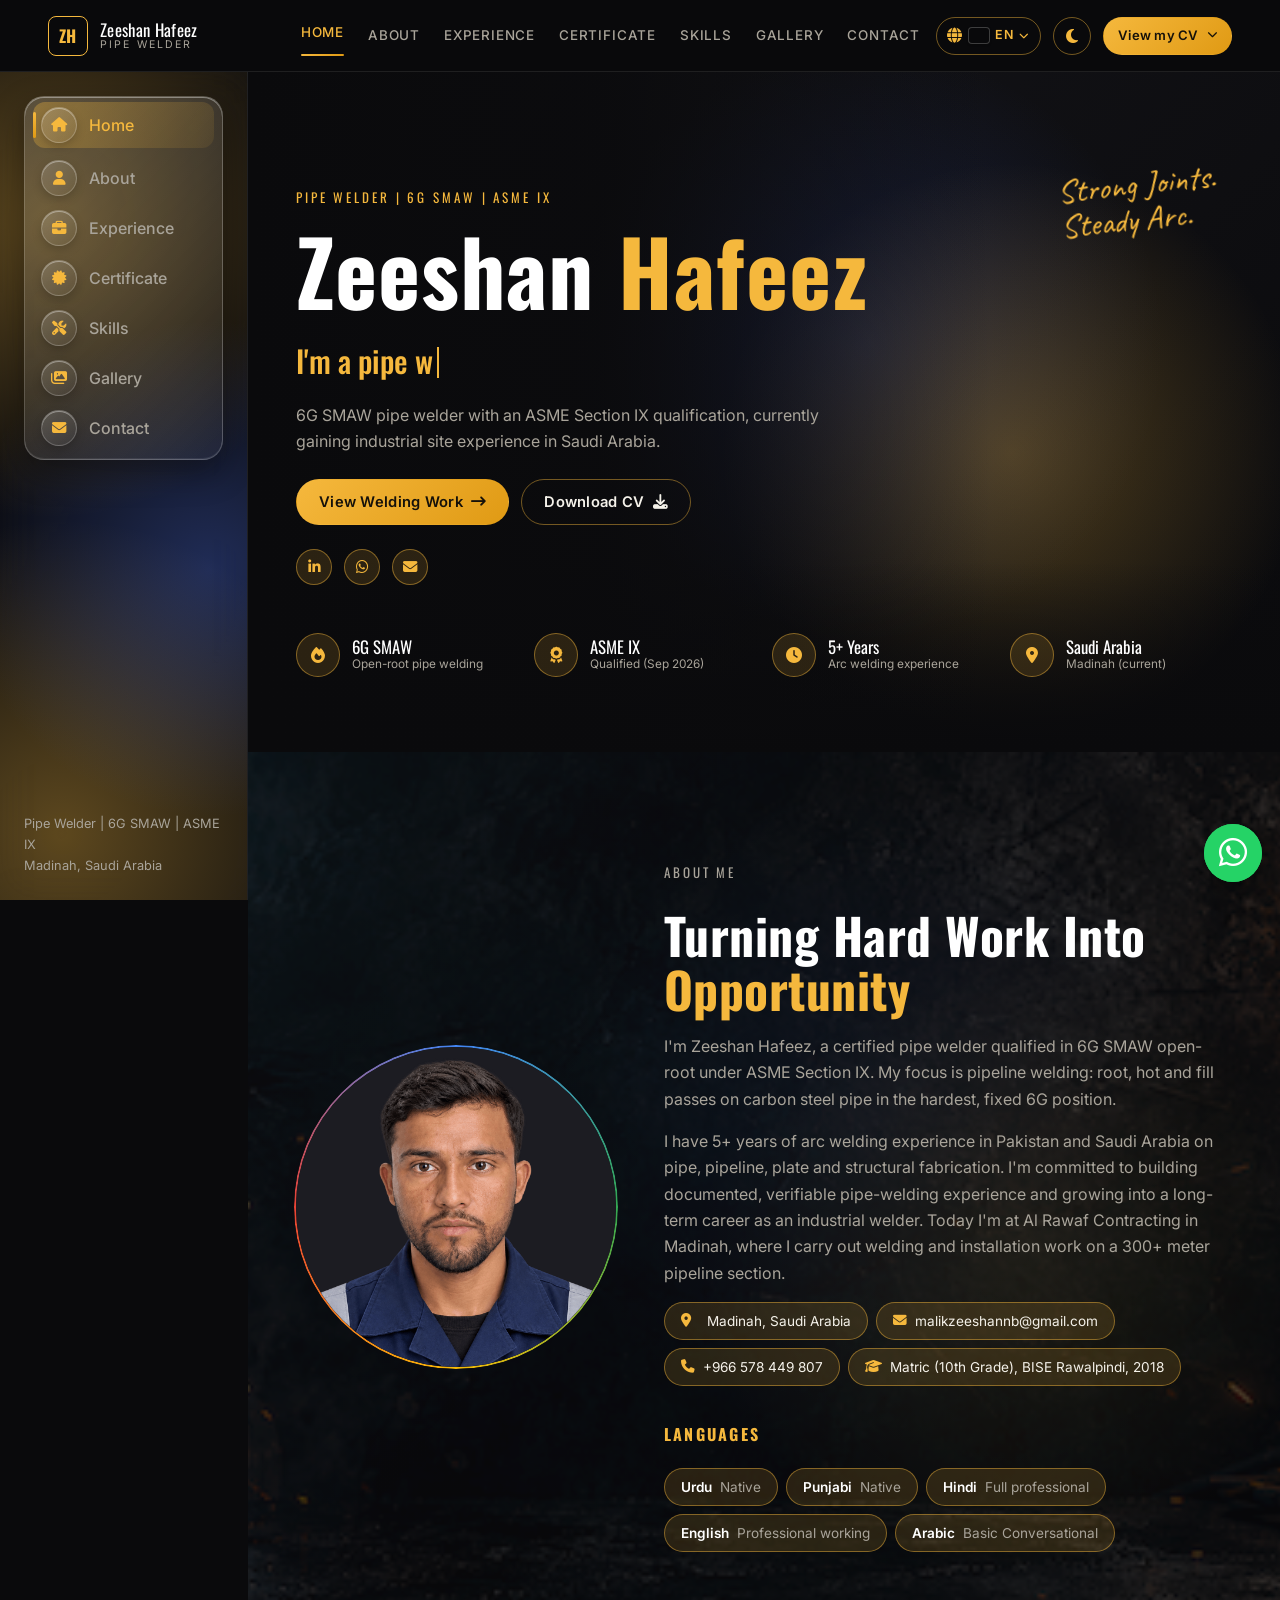
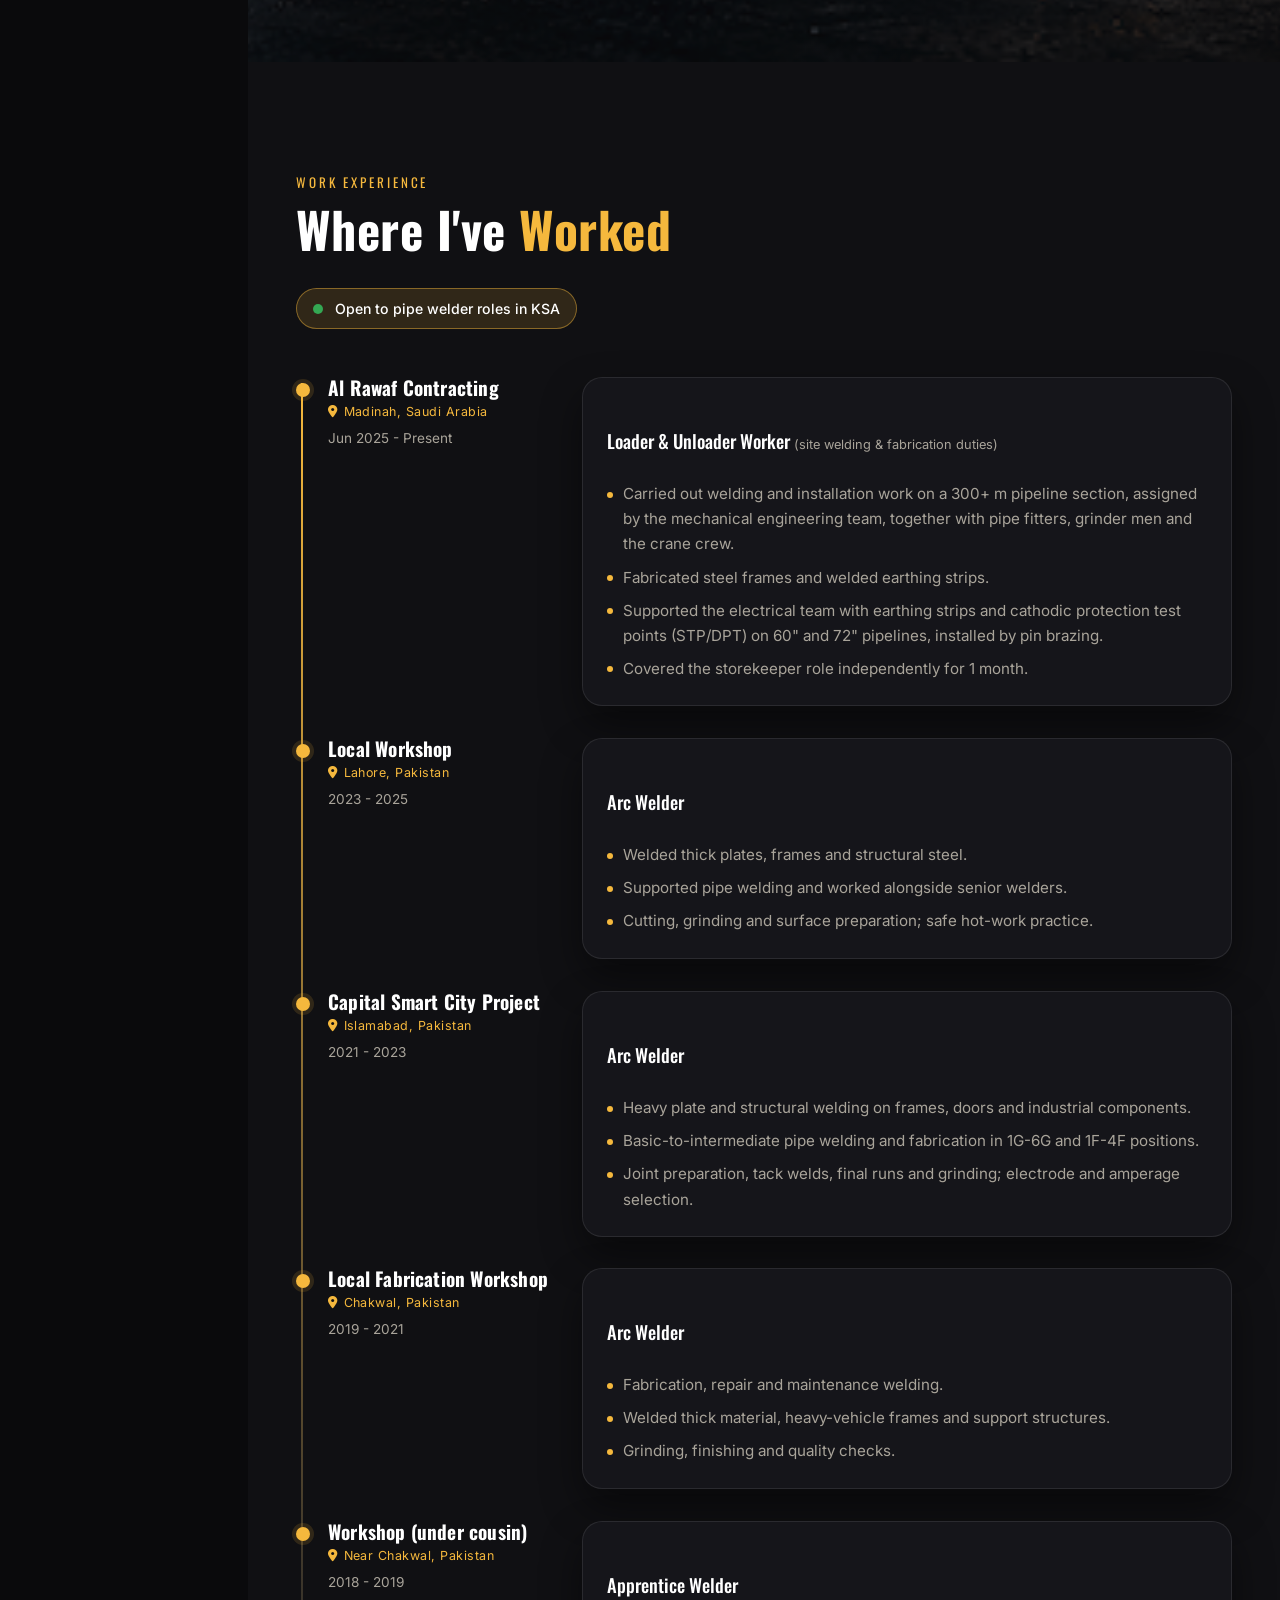
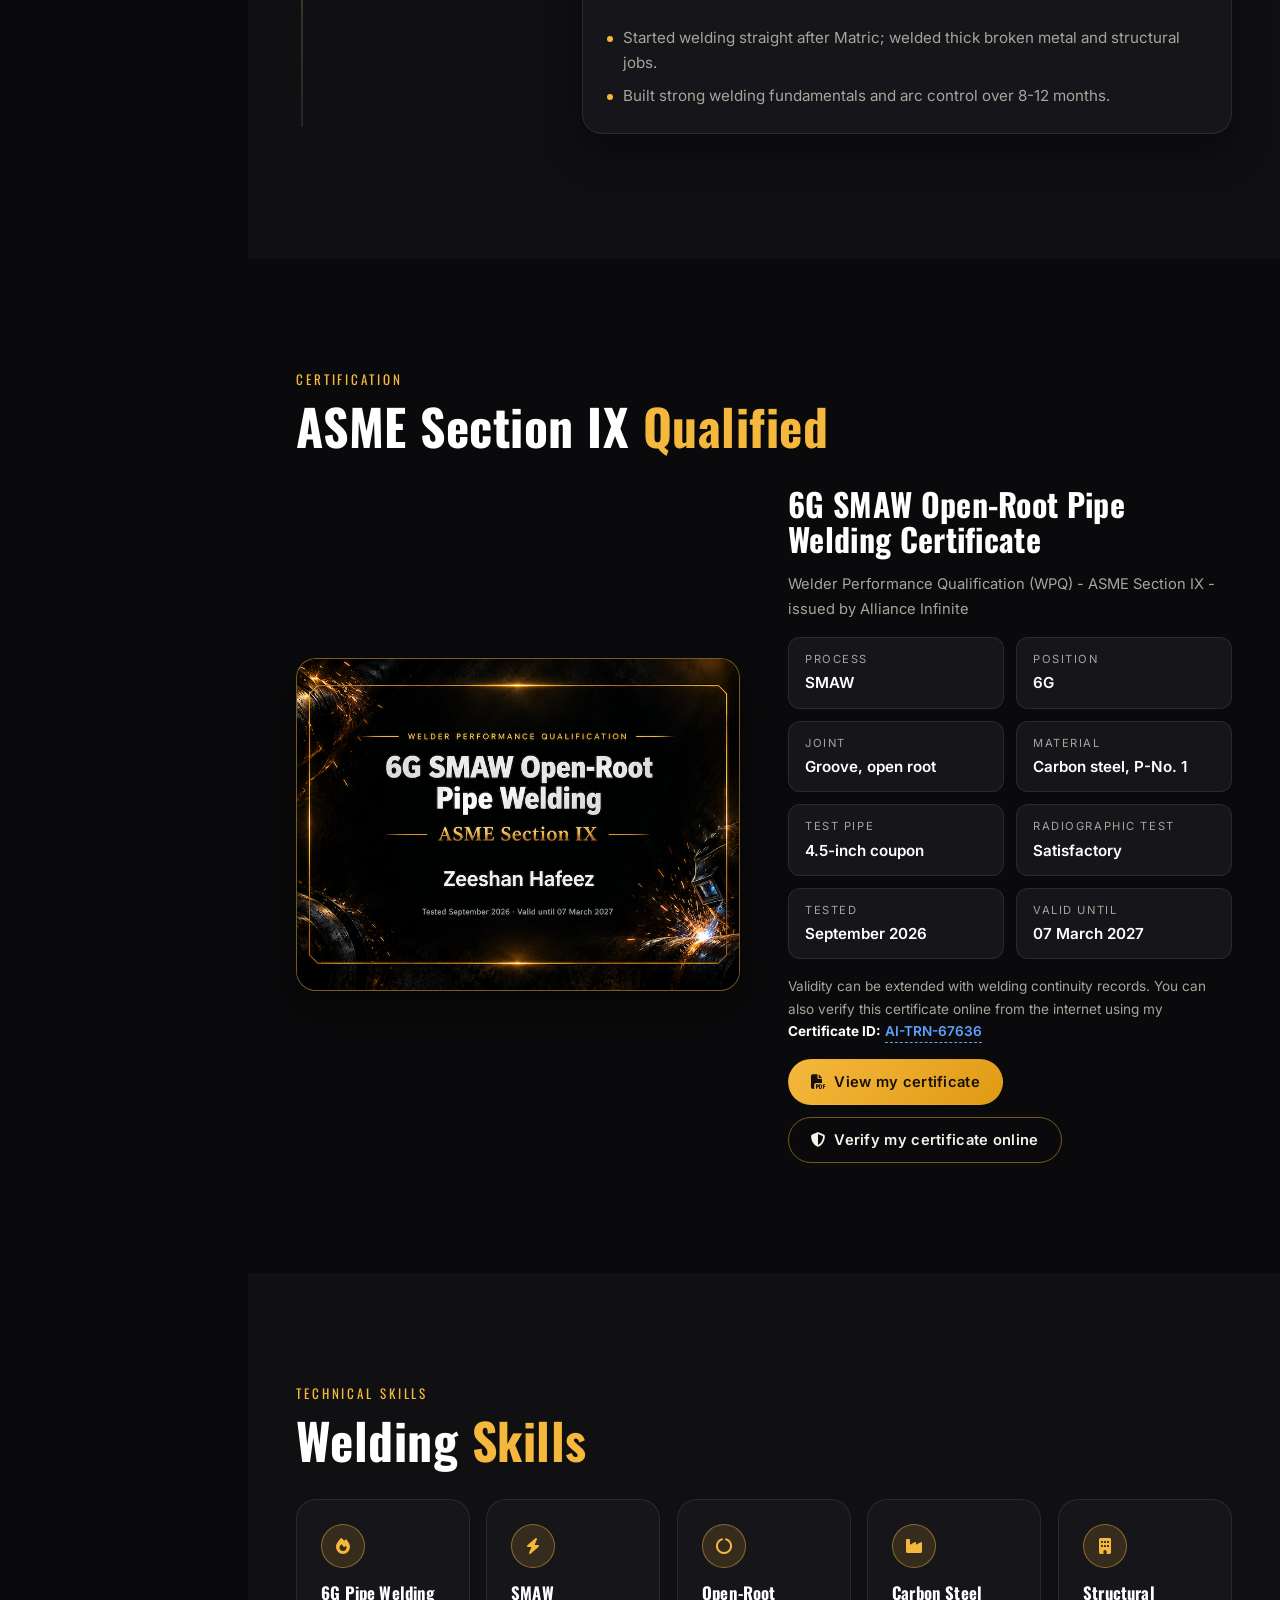
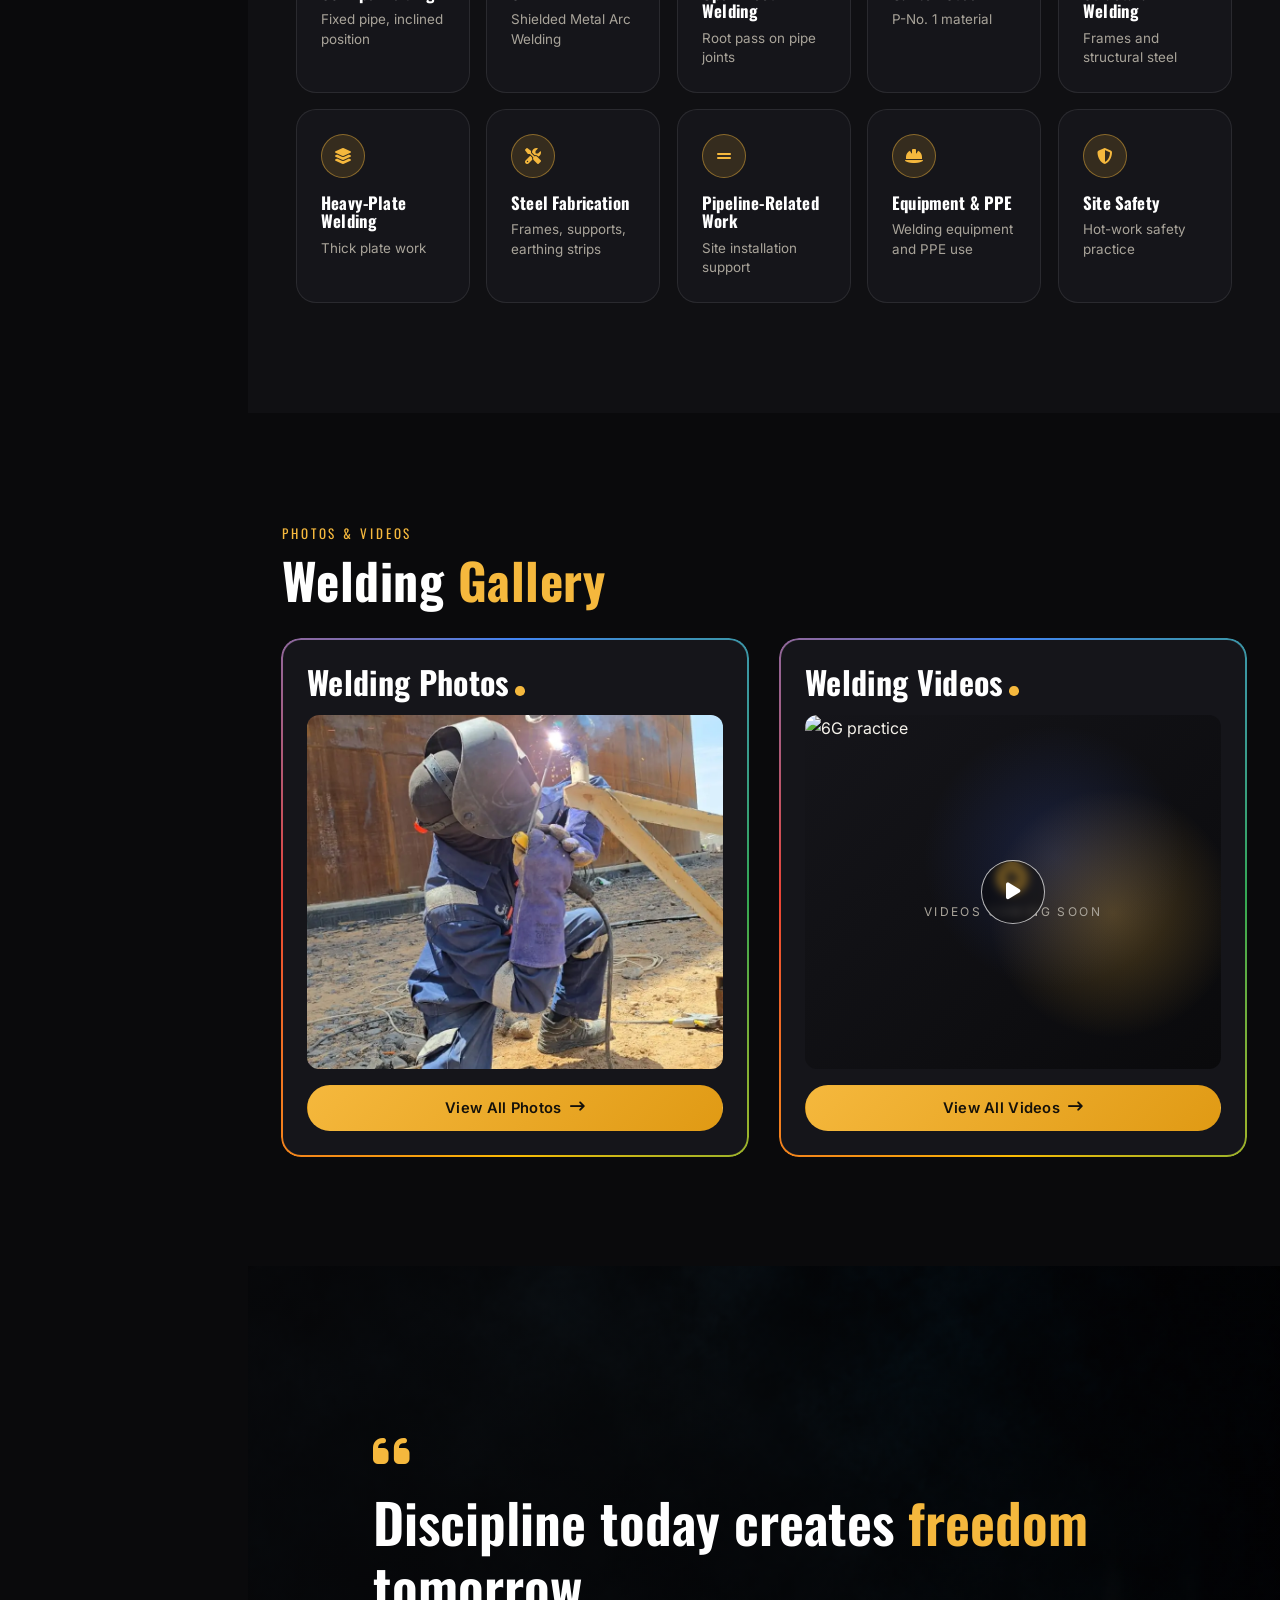
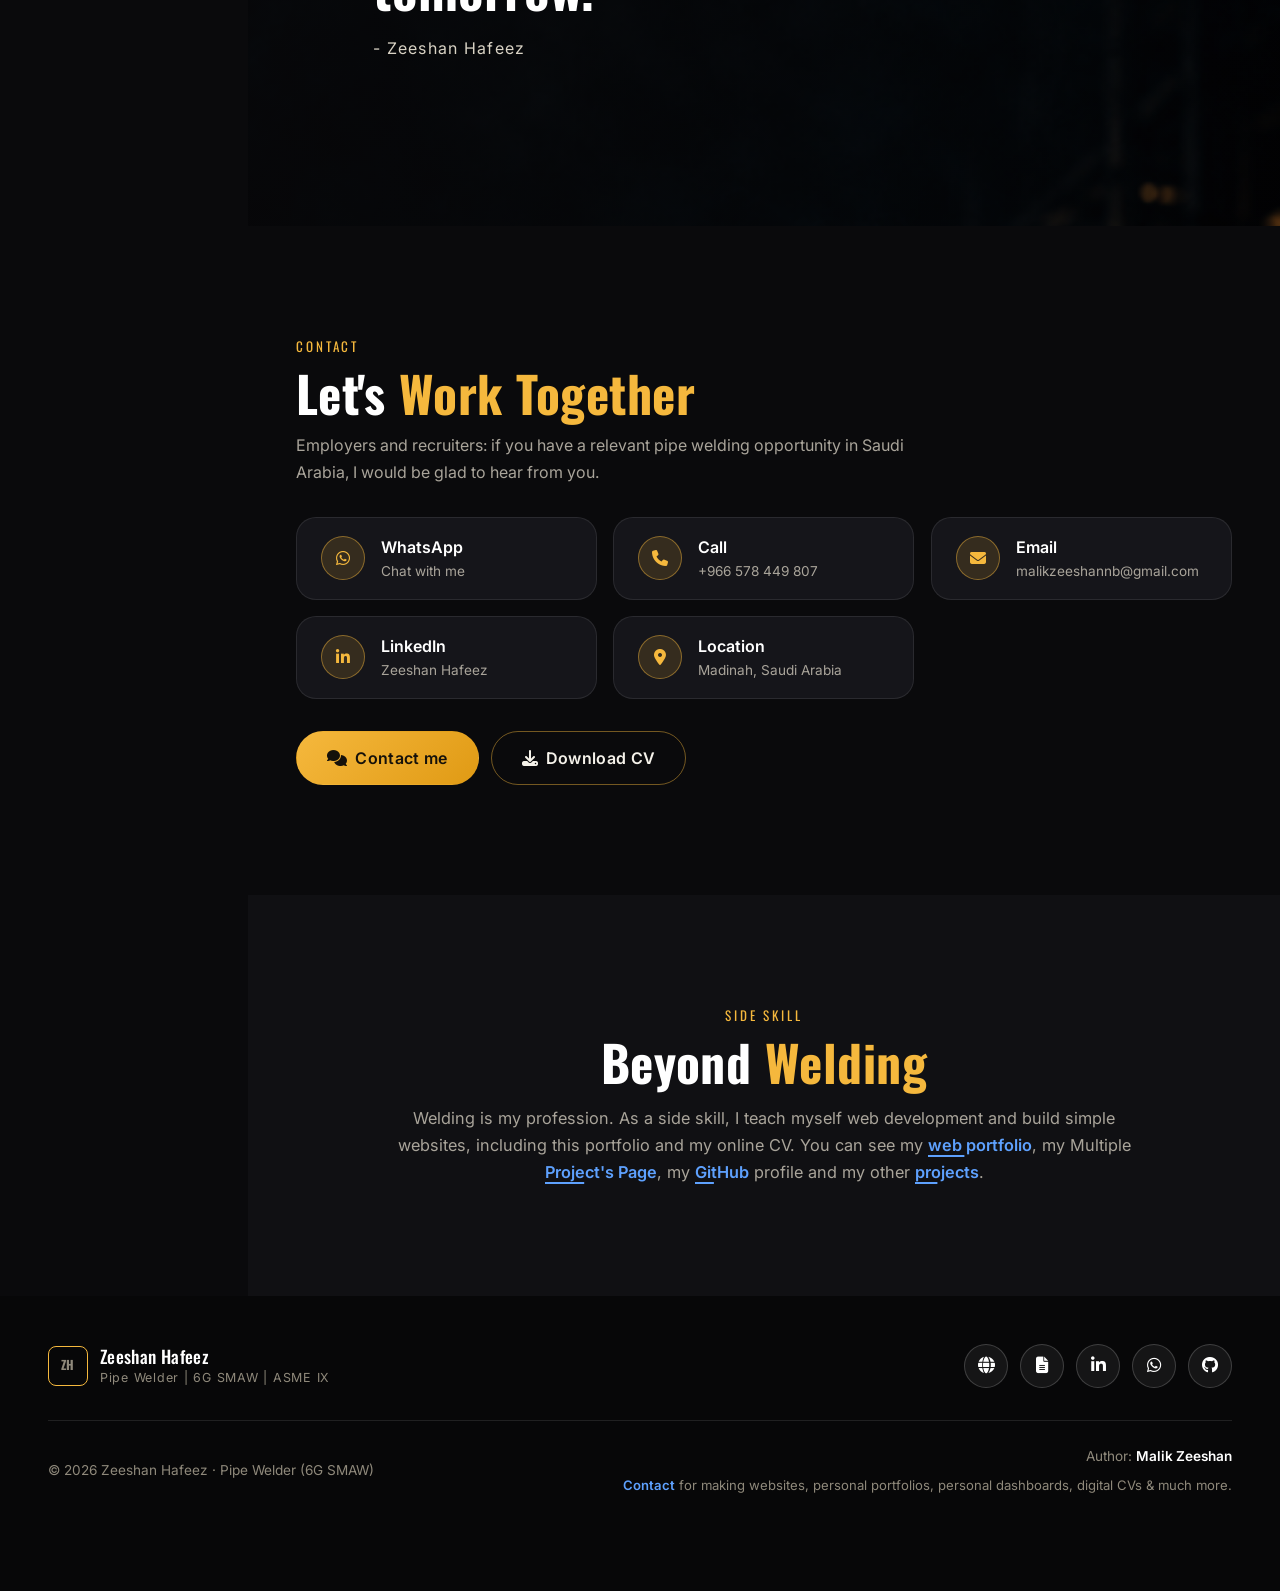
==== commit 18d0f4d6: "fixed profile image" ====
--- a/index.html
+++ b/index.html
@@ -314,7 +314,7 @@
         <div class="section__inner about__grid">
           <div class="about__photo" data-reveal="left">
             <div class="avatar avatar--lg glow">
-              <div class="avatar__img"><i class="fa-solid fa-user"></i><img src="assets/images/profile.png" alt="Portrait of Zeeshan Hafeez, pipe welder" width="800" height="800" loading="lazy" onerror="this.remove()" data-i18n-attr="alt:about.photoAlt"></div>
+              <div class="avatar__img"><i class="fa-solid fa-user"></i><img src="assets/images/profile.jpg" alt="Portrait of Zeeshan Hafeez, pipe welder" width="800" height="800" loading="lazy" onerror="this.remove()" data-i18n-attr="alt:about.photoAlt"></div>
             </div>
           </div>
 
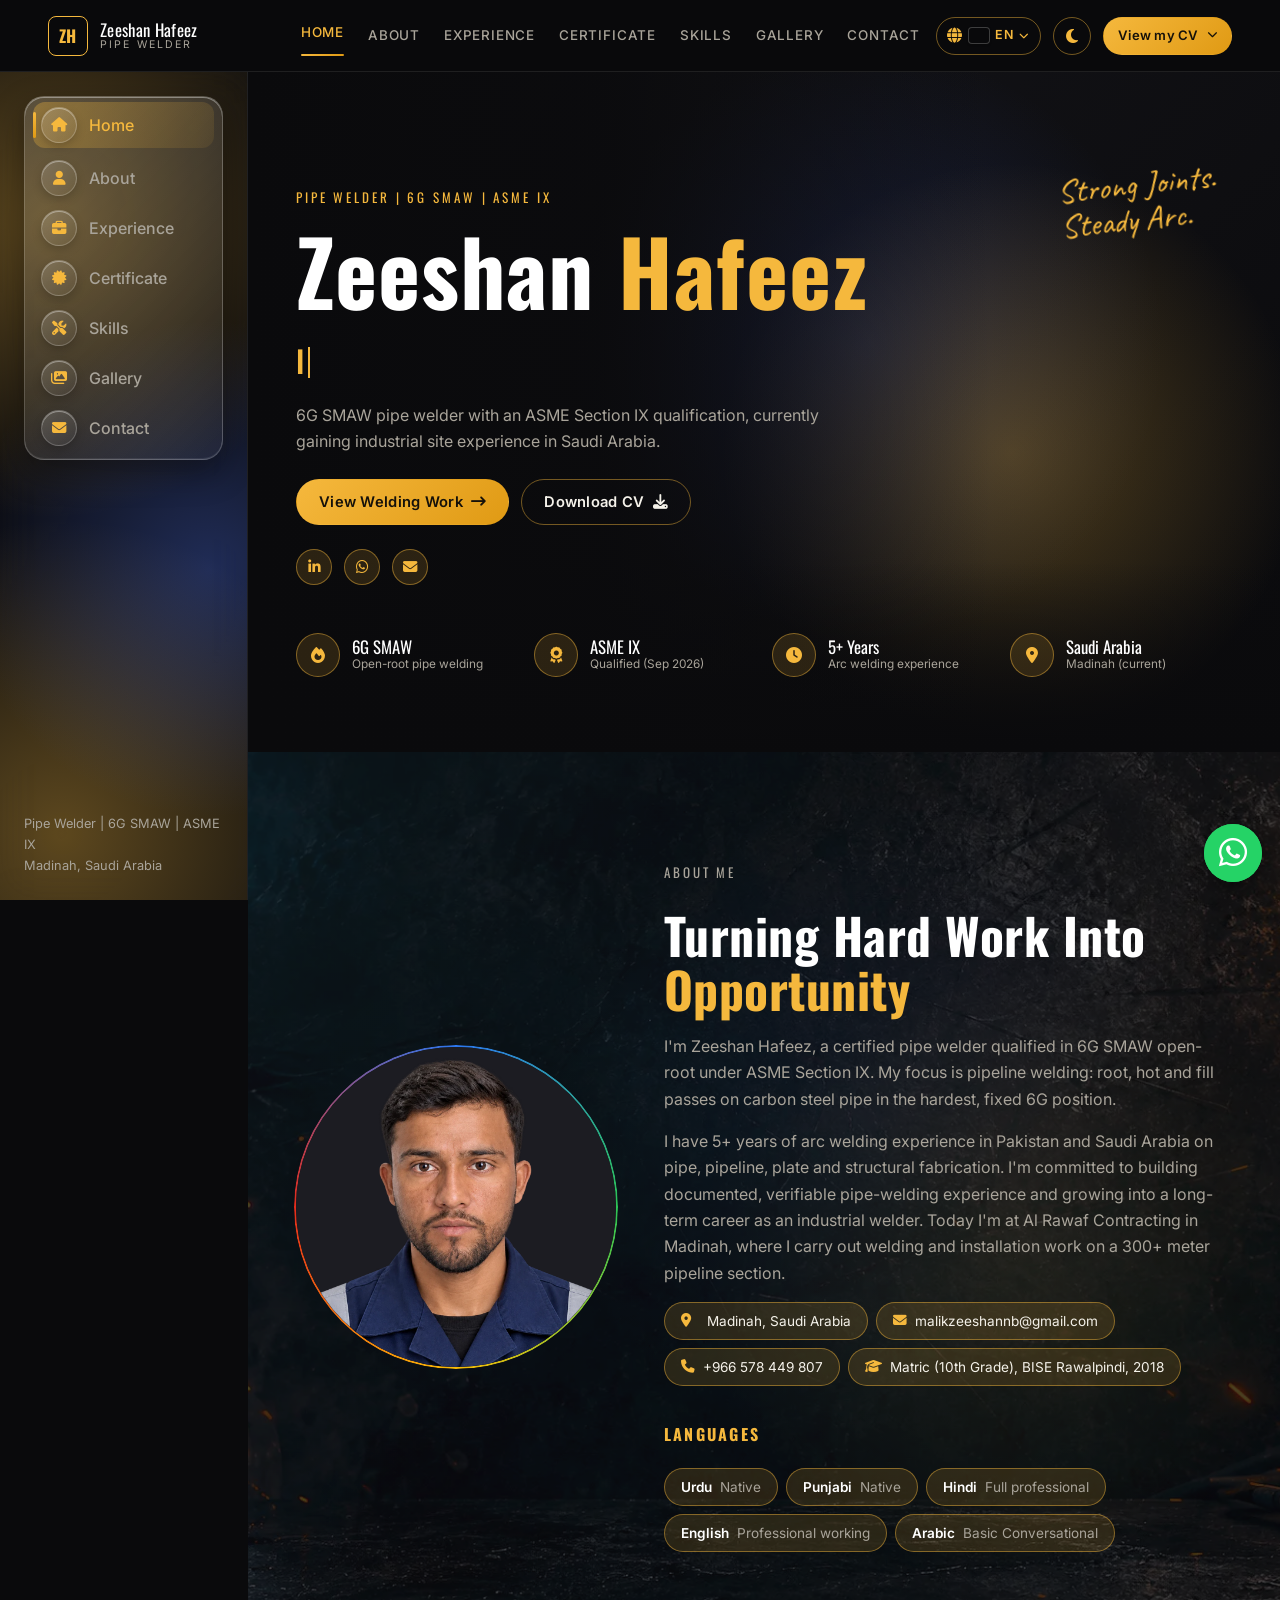
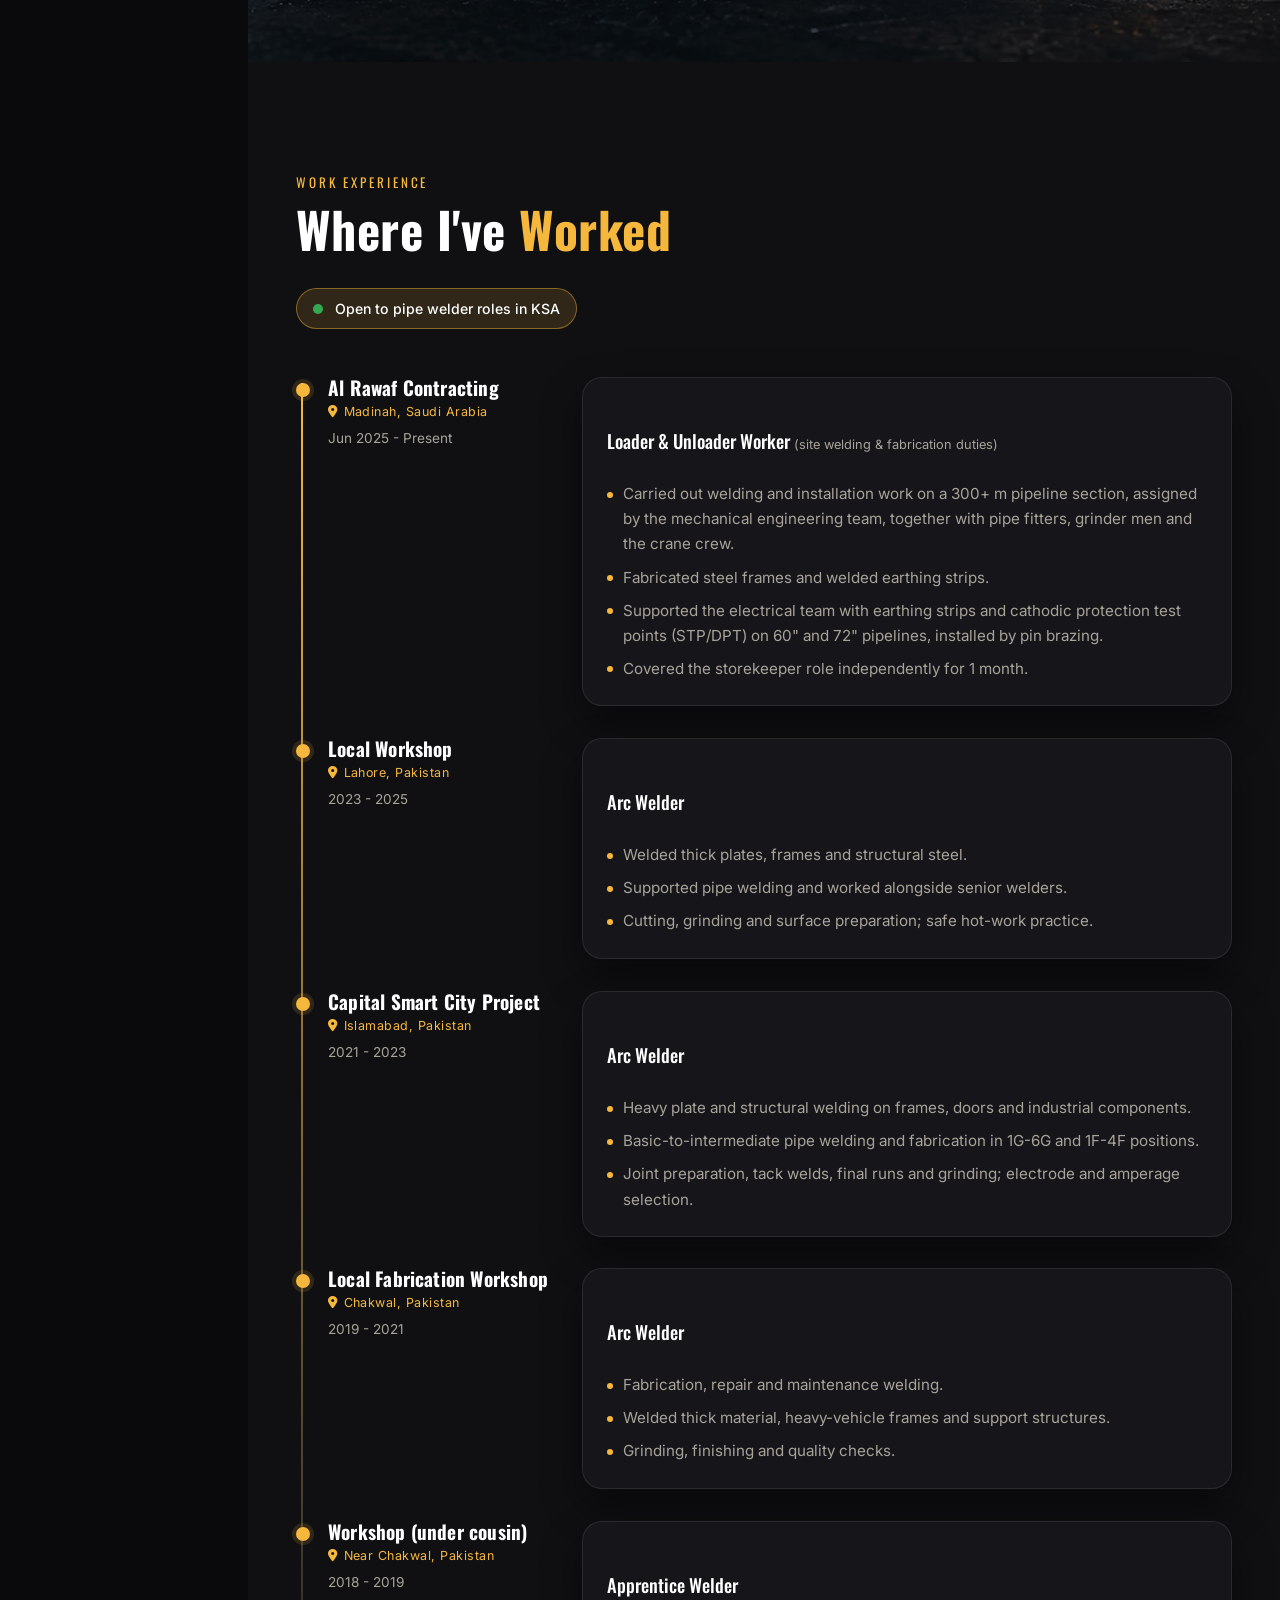
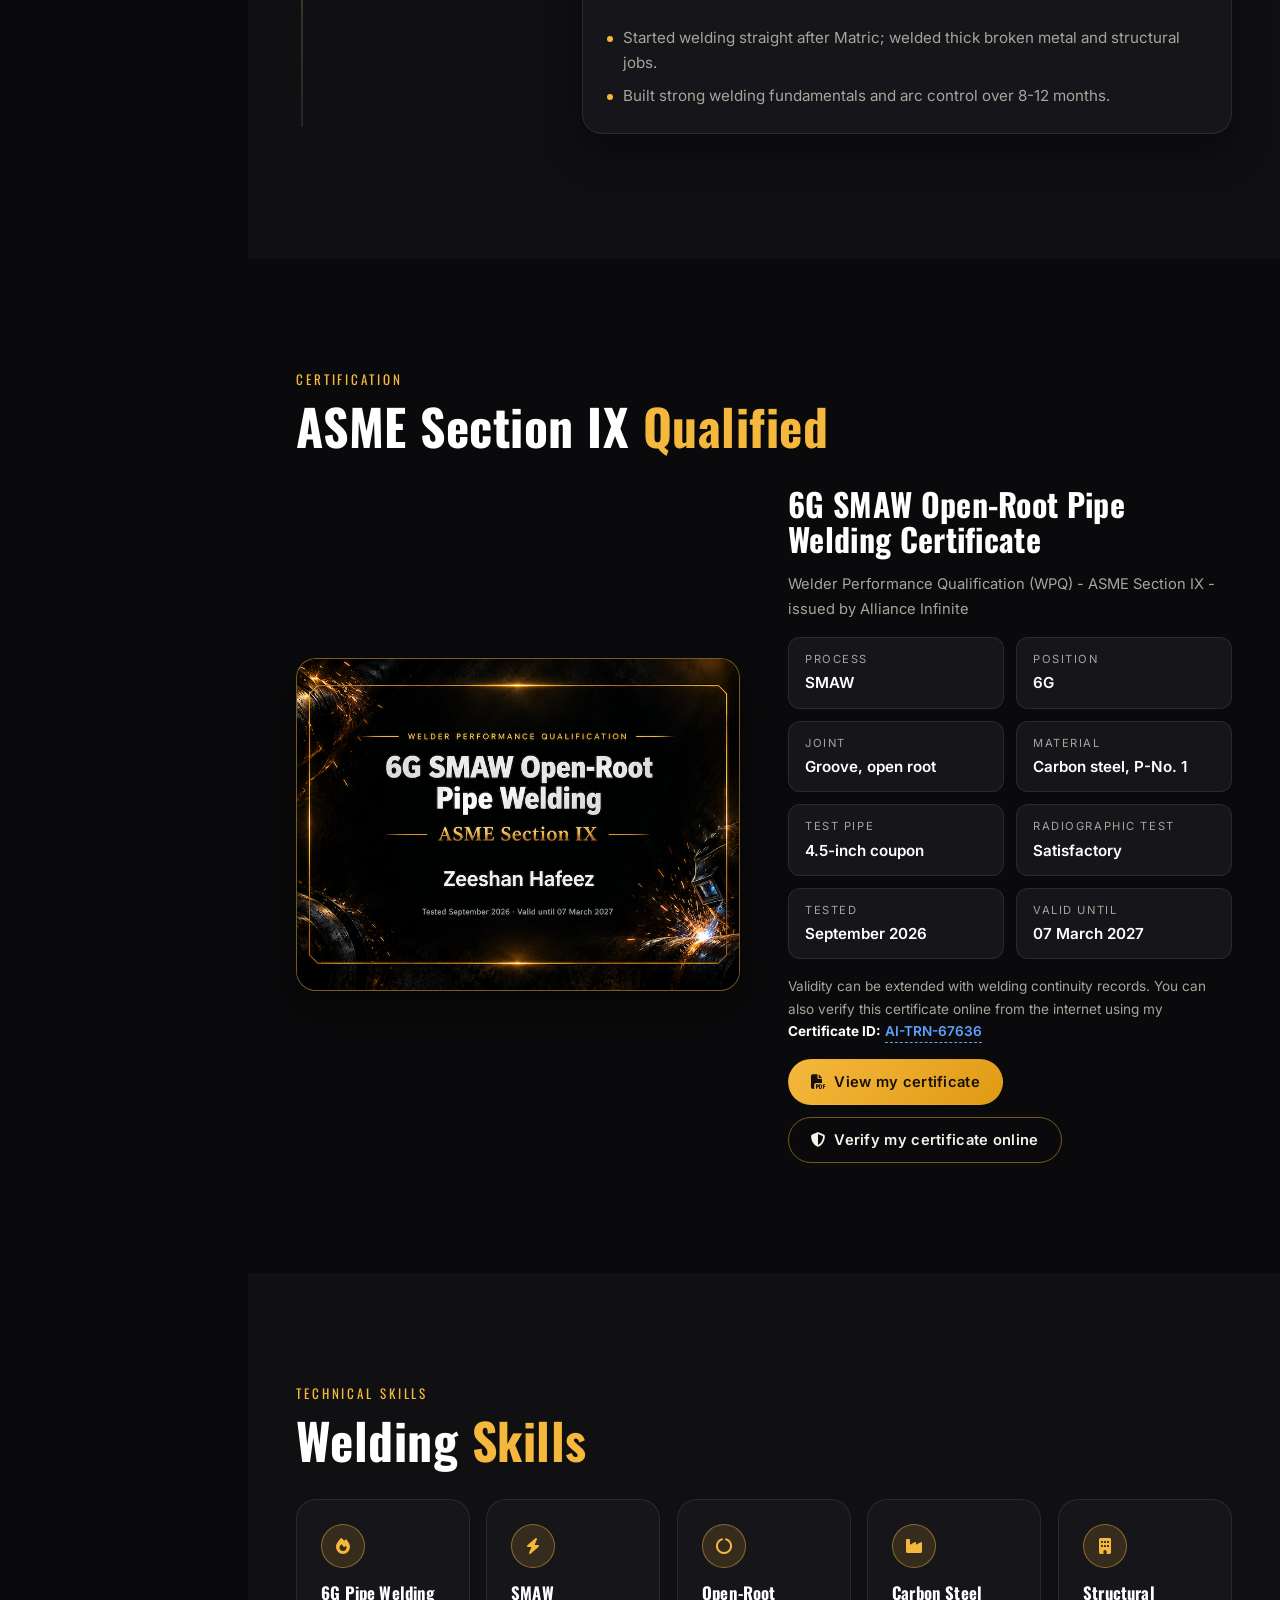
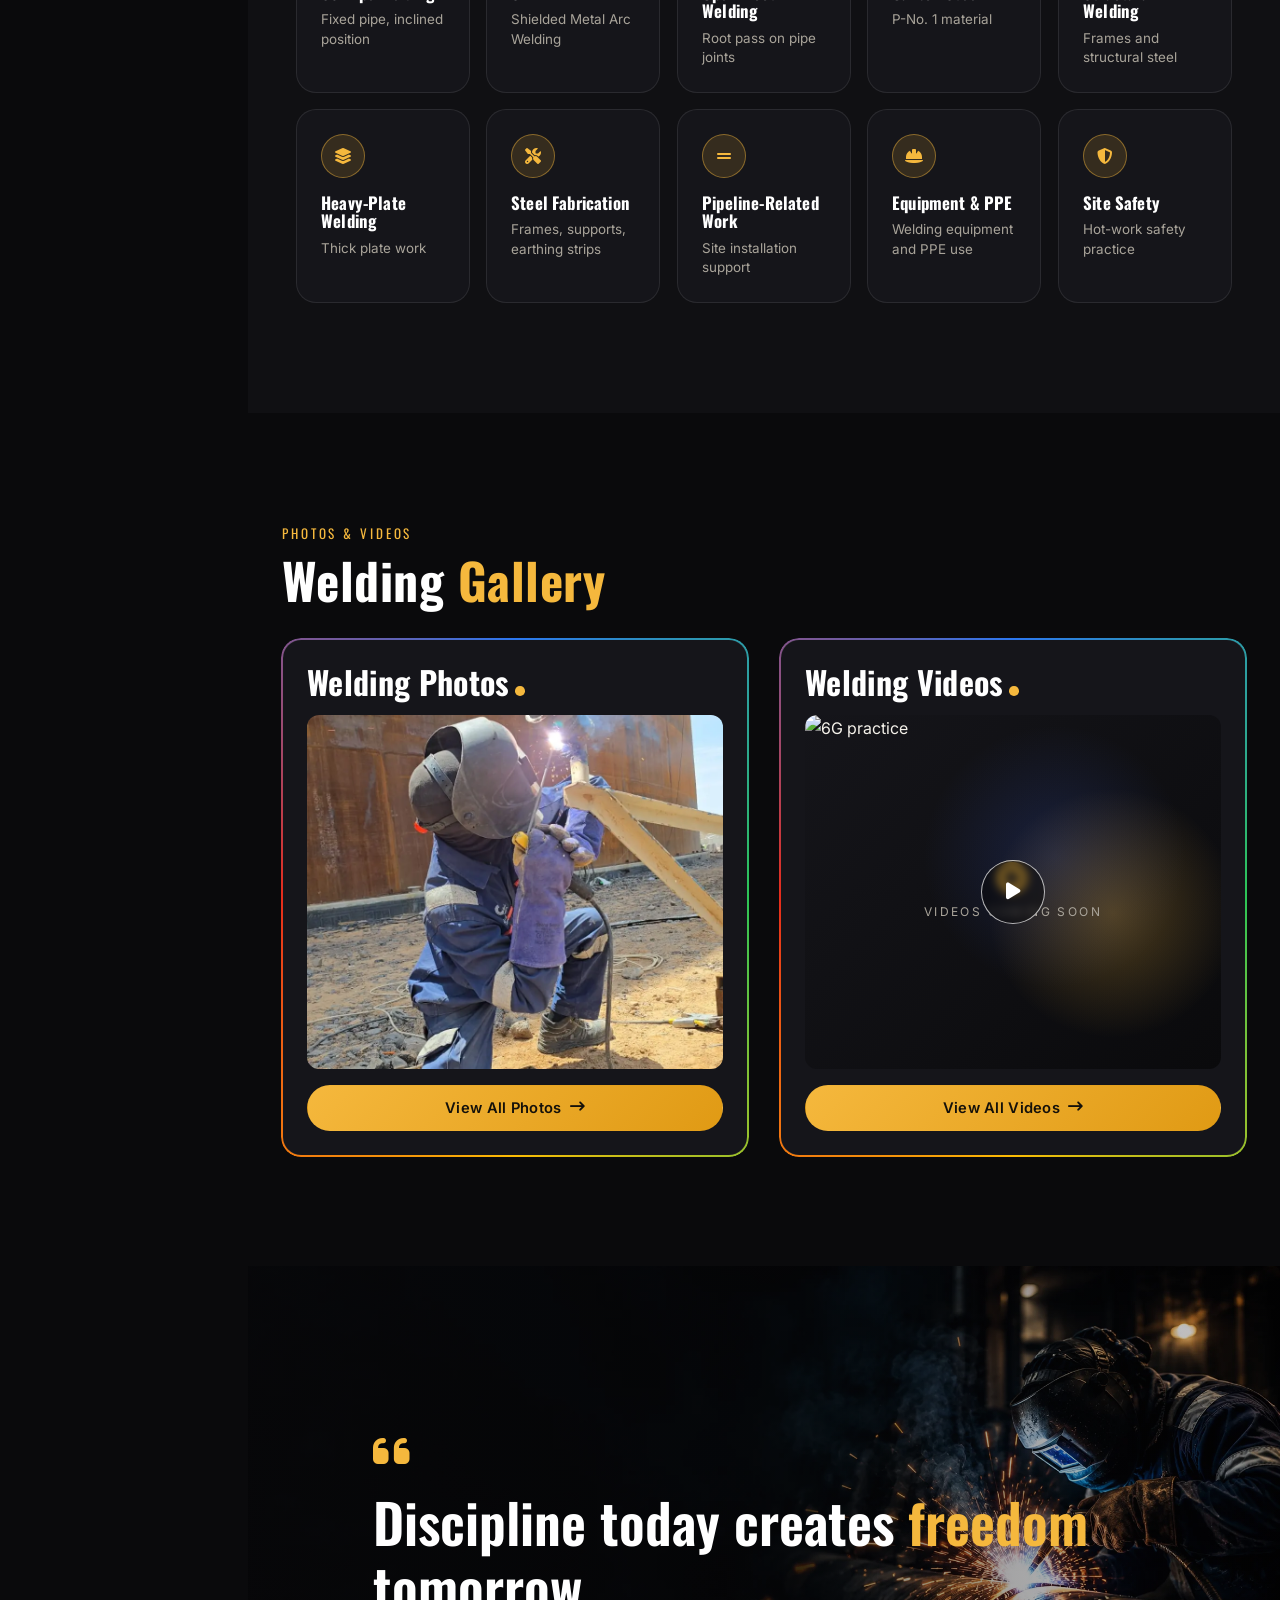
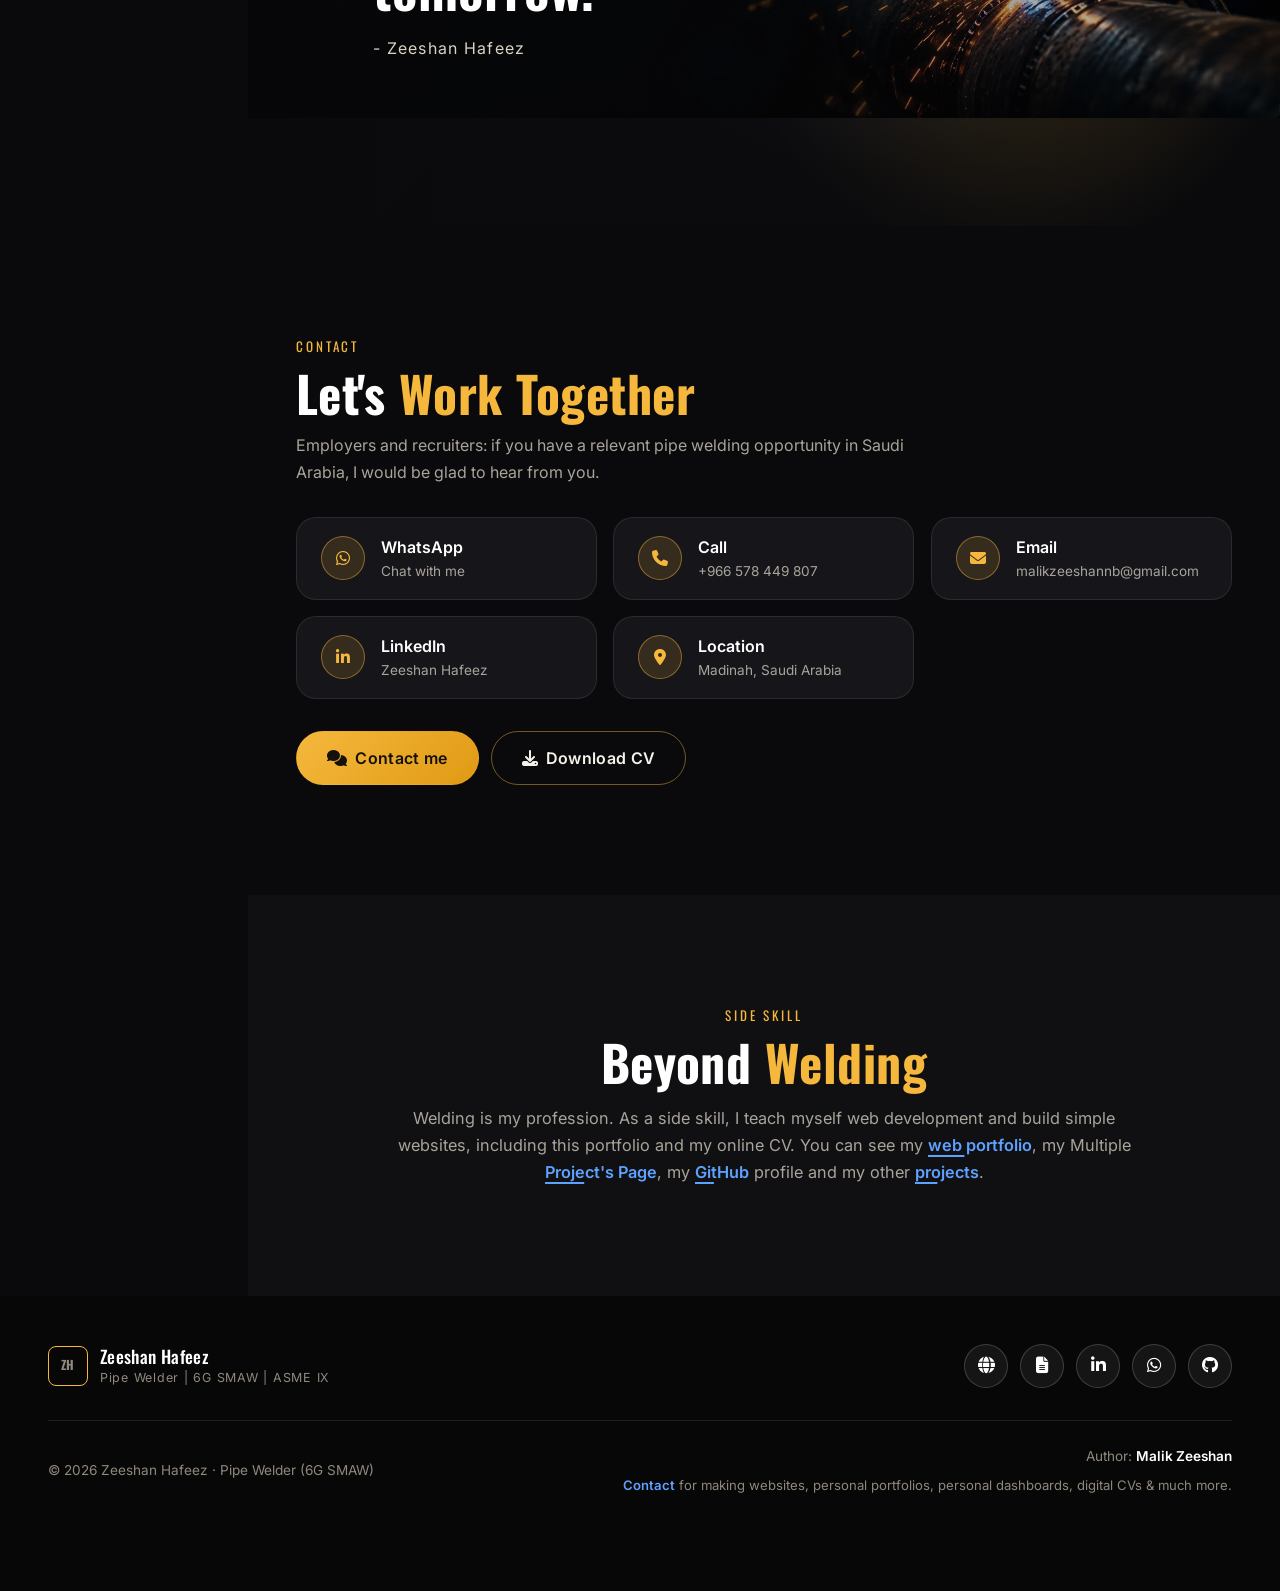
==== commit 04976def: "fixed images extension and added the exact remote links and removed unnecesserry commits in all file" ====
--- a/index.html
+++ b/index.html
@@ -5,25 +5,25 @@
   <meta name="viewport" content="width=device-width, initial-scale=1">
   <title data-i18n="meta.title">Zeeshan Hafeez | Pipe Welder 6G SMAW | ASME Section IX</title>
   <meta name="description" content="Certified 6G SMAW pipe welder with 5+ years of arc welding experience. Currently engaged in site operations with Al-Rawaf Contracting in Madinah, KSA." data-i18n-attr="content:meta.desc">
-  <link rel="canonical" href="https://username.github.io/zeeshan-welding-portfolio/">
-  <!-- Social sharing (placeholder URL - replace https://username.github.io/zeeshan-welding-portfolio/ with the live address after deploy) -->
+  <link rel="canonical" href="https://malikzeeshannb-art.github.io/zeeshan-welding-portfolio/">
+  <!-- Social sharing (placeholder URL - replace https://malikzeeshannb-art.github.io/zeeshan-welding-portfolio/ with the live address after deploy) -->
   <meta property="og:type" content="website">
   <meta property="og:site_name" content="Zeeshan Hafeez">
   <meta property="og:locale" content="en_US">
   <meta property="og:title" content="Zeeshan Hafeez | Certified 6G SMAW Pipe Welder" data-i18n-attr="content:meta.ogTitle">
   <meta property="og:description" content="Certified 6G SMAW pipe welder with 5+ years of arc welding experience. Currently engaged in site operations with Al-Rawaf Contracting in Madinah, KSA." data-i18n-attr="content:meta.desc">
-  <meta property="og:url" content="https://username.github.io/zeeshan-welding-portfolio/">
-  <meta property="og:image" content="https://username.github.io/zeeshan-welding-portfolio/assets/images/profile.png">
-  <meta property="og:image:type" content="image/png">
+  <meta property="og:url" content="https://malikzeeshannb-art.github.io/zeeshan-welding-portfolio/">
+  <meta property="og:image" content="https://malikzeeshannb-art.github.io/zeeshan-welding-portfolio/assets/images/profile.webp">
+  <meta property="og:image:type" content="image/webp">
   <meta property="og:image:alt" content="Portrait of Zeeshan Hafeez, pipe welder" data-i18n-attr="content:about.photoAlt">
   <meta name="twitter:card" content="summary">
   <meta name="twitter:title" content="Zeeshan Hafeez | Certified 6G SMAW Pipe Welder" data-i18n-attr="content:meta.ogTitle">
   <meta name="twitter:description" content="Certified 6G SMAW pipe welder with 5+ years of arc welding experience. Currently engaged in site operations with Al-Rawaf Contracting in Madinah, KSA." data-i18n-attr="content:meta.desc">
-  <meta name="twitter:image" content="https://username.github.io/zeeshan-welding-portfolio/assets/images/profile.png">
+  <meta name="twitter:image" content="https://malikzeeshannb-art.github.io/zeeshan-welding-portfolio/assets/images/profile.webp">
   <meta name="theme-color" content="#0a0a0c">
   <meta name="robots" content="index, follow, max-image-preview:large">
   <meta name="author" content="Zeeshan Hafeez">
-  <link rel="icon" href="assets/images/og.png" type="image/svg+xml">
+  <link rel="icon" href="assets/images/og.webp" type="image/svg+xml">
   <!-- Google Search Console: after you deploy, paste the verification tag Google gives you here (see SEO notes). Example:
   <meta name="google-site-verification" content="PASTE_YOUR_CODE_HERE">
   -->
@@ -62,41 +62,41 @@
   "@graph": [
     {
       "@type": "WebSite",
-      "@id": "https://username.github.io/zeeshan-welding-portfolio/#website",
-      "url": "https://username.github.io/zeeshan-welding-portfolio/",
+      "@id": "https://malikzeeshannb-art.github.io/zeeshan-welding-portfolio/#website",
+      "url": "https://malikzeeshannb-art.github.io/zeeshan-welding-portfolio/",
       "name": "Zeeshan Hafeez - Pipe Welder Portfolio",
       "inLanguage": "en",
       "publisher": {
-        "@id": "https://username.github.io/zeeshan-welding-portfolio/#person"
+        "@id": "https://malikzeeshannb-art.github.io/zeeshan-welding-portfolio/#person"
       }
     },
     {
       "@type": "ProfilePage",
-      "@id": "https://username.github.io/zeeshan-welding-portfolio/#webpage",
-      "url": "https://username.github.io/zeeshan-welding-portfolio/",
+      "@id": "https://malikzeeshannb-art.github.io/zeeshan-welding-portfolio/#webpage",
+      "url": "https://malikzeeshannb-art.github.io/zeeshan-welding-portfolio/",
       "name": "Zeeshan Hafeez | Certified 6G SMAW Pipe Welder",
       "description": "Zeeshan Hafeez - certified 6G SMAW pipe welder (open-root, ASME Section IX) with 5+ years of arc welding on pipe, pipeline, plate and structural work in carbon steel. Currently on pipeline site work with Al Rawaf Contracting, Madinah, KSA.",
       "inLanguage": "en",
       "isPartOf": {
-        "@id": "https://username.github.io/zeeshan-welding-portfolio/#website"
+        "@id": "https://malikzeeshannb-art.github.io/zeeshan-welding-portfolio/#website"
       },
       "about": {
-        "@id": "https://username.github.io/zeeshan-welding-portfolio/#person"
+        "@id": "https://malikzeeshannb-art.github.io/zeeshan-welding-portfolio/#person"
       },
       "mainEntity": {
-        "@id": "https://username.github.io/zeeshan-welding-portfolio/#person"
+        "@id": "https://malikzeeshannb-art.github.io/zeeshan-welding-portfolio/#person"
       },
       "primaryImageOfPage": {
         "@type": "ImageObject",
-        "url": "https://username.github.io/zeeshan-welding-portfolio/assets/images/profile.png"
+        "url": "https://malikzeeshannb-art.github.io/zeeshan-welding-portfolio/assets/images/profile.webp",
       }
     },
     {
       "@type": "Person",
-      "@id": "https://username.github.io/zeeshan-welding-portfolio/#person",
+      "@id": "https://malikzeeshannb-art.github.io/zeeshan-welding-portfolio/#person",
       "name": "Zeeshan Hafeez",
-      "url": "https://username.github.io/zeeshan-welding-portfolio/",
-      "image": "https://username.github.io/zeeshan-welding-portfolio/assets/images/profile.png",
+      "url": "https://malikzeeshannb-art.github.io/zeeshan-welding-portfolio/",
+      "image": "https://malikzeeshannb-art.github.io/zeeshan-welding-portfolio/assets/images/profile.webp",
       "jobTitle": "Pipe Welder (6G SMAW)",
       "description": "Certified pipe welder qualified in 6G SMAW open-root under ASME Section IX, with 5+ years of arc welding experience in Pakistan and Saudi Arabia.",
       "address": {
@@ -258,9 +258,9 @@
 
         <div class="hero__content">
           <!-- Round profile photo (mobile only: overlaps the bottom of the hero image).
-               Put a SQUARE image at assets/images/profile.png - CSS makes it round. -->
+               Put a SQUARE image at assets/images/profile.webp - CSS makes it round. -->
           <div class="hero__avatar avatar avatar--md glow">
-          <div class="avatar__img"><i class="fa-solid fa-user"></i><img src="assets/images/profile.jpg" alt="Zeeshan Hafeez" width="800" height="800" onerror="this.remove()"></div>
+          <div class="avatar__img"><i class="fa-solid fa-user"></i><img src="assets/images/profile.webp" alt="Zeeshan Hafeez" width="800" height="800" onerror="this.remove()"></div>
           </div>
           <p class="eyebrow" data-reveal="left" data-i18n="brand.tagline">Pipe Welder | 6G SMAW | ASME IX</p>
           <h1 class="hero__title" id="heroTitle" data-reveal="left" style="--reveal-delay:.1s">Zeeshan <span class="gold">Hafeez</span></h1>
@@ -286,13 +286,13 @@
         </div>
 
         <!-- HERO IMAGES (srcset = the browser picks the smallest file that looks sharp)
-             wide   (768px and up): hero-wide-1280.jpg + hero-wide-1920.jpg (1834px wide)
-             mobile (under 768px) : hero-mobile-640.jpg + hero-mobile-960.jpg
+             wide   (768px and up): hero-wide-1280.jpg + hero-wide-1920.webp (1834px wide)
+             mobile (under 768px) : hero-mobile-640.jpg + hero-mobile-960.webp (960px wide)
              Until the files exist, the dark placeholder shows. -->
         <div class="hero__media">
           <picture>
-            <source media="(min-width: 768px)" srcset="assets/images/hero-wide-1280.jpg 1280w, assets/images/hero-wide-1920.jpg 1834w" sizes="100vw">
-            <img src="assets/images/hero-mobile-960.jpg" srcset="assets/images/hero-mobile-640.jpg 640w, assets/images/hero-mobile-960.jpg 960w" sizes="100vw" alt="Pipe welder welding a steel pipe with bright sparks" width="960" height="720" fetchpriority="high" decoding="async" onerror="this.remove()" data-i18n-attr="alt:hero.imgAlt">
+            <source media="(min-width: 768px)" srcset="assets/images/hero-wide-1280.jpg 1280w, assets/images/hero-wide-1920.webp 1834w" sizes="100vw">
+            <img src="assets/images/hero-mobile-960.jpg" srcset="assets/images/hero-mobile-640.webp 640w, assets/images/hero-mobile-960.jpg 960w" sizes="100vw" alt="Pipe welder welding a steel pipe with bright sparks" width="960" height="720" fetchpriority="high" decoding="async" onerror="this.remove()" data-i18n-attr="alt:hero.imgAlt">
           </picture>
         </div>
         <p class="hero__script" aria-hidden="true" data-i18n-html="hero.slogan">Strong Joints.<br>Steady Arc.</p>
@@ -309,12 +309,12 @@
       <!-- ===================== ABOUT ===================== -->
       <section class="section about" id="about" aria-labelledby="aboutTitle">
         <!-- background image placeholder: assets/images/about-bg.jpg (dark, subtle) -->
-        <div class="section__bg" aria-hidden="true"><img src="assets/images/about-bg.png" alt="" loading="lazy" onerror="this.remove()"></div>
+        <div class="section__bg" aria-hidden="true"><img src="assets/images/about-bg.WEBP" alt="background image" loading="lazy" onerror="this.remove()"></div>
 
         <div class="section__inner about__grid">
           <div class="about__photo" data-reveal="left">
             <div class="avatar avatar--lg glow">
-              <div class="avatar__img"><i class="fa-solid fa-user"></i><img src="assets/images/profile.jpg" alt="Portrait of Zeeshan Hafeez, pipe welder" width="800" height="800" loading="lazy" onerror="this.remove()" data-i18n-attr="alt:about.photoAlt"></div>
+              <div class="avatar__img"><i class="fa-solid fa-user"></i><img src="assets/images/profile.webp" alt="Portrait of Zeeshan Hafeez, pipe welder" width="800" height="800" loading="lazy" onerror="this.remove()" data-i18n-attr="alt:about.photoAlt"></div>
             </div>
           </div>
 
@@ -451,7 +451,7 @@
             <figure class="cert__preview" data-reveal="left">
               <div class="cert__frame">
                 <span class="cert__placeholder"><i class="fa-solid fa-certificate"></i> <span data-i18n="cert.placeholder">CERTIFICATE PREVIEW</span></span>
-                <img src="assets/images/certificate-preview.png" srcset="assets/images/certificate-preview-800.png 800w, assets/images/certificate-preview-1200.png 1200w" sizes="(min-width: 1024px) 45vw, 92vw" alt="Preview of the 6G SMAW welder performance qualification certificate" loading="lazy" onerror="this.remove()" data-i18n-attr="alt:cert.imgAlt">
+                <img src="assets/images/certificate-preview.png" srcset="assets/images/certificate-preview-800.png 800w, assets/images/certificate-preview-1200.webp 1200w" sizes="(min-width: 1024px) 45vw, 92vw" alt="Preview of the 6G SMAW welder performance qualification certificate" loading="lazy" onerror="this.remove()" data-i18n-attr="alt:cert.imgAlt">
               </div>
             </figure>
 
@@ -539,12 +539,12 @@
       </section>
 
       <!-- ===================== QUOTE ===================== -->
-      <!-- BACKGROUND IMAGES: mobile = quote-bg-mobile.jpg (800x1000) | 768px+ = quote-bg-wide.jpg (1600x700) -->
+      <!-- BACKGROUND IMAGES: mobile = quote-bg-mobile.webp (800x1000) | 768px+ = quote-bg-wide.webp (1600x700) -->
       <section class="quote" id="quote" aria-label="Quote" data-i18n-attr="aria-label:quote.aria">
         <div class="quote__bg" aria-hidden="true">
           <picture>
-            <source media="(min-width: 768px)" srcset="assets/images/quote-bg-wide.png">
-            <img src="assets/images/quote-bg-mobile.png" alt="" loading="lazy" onerror="this.remove()">
+            <source media="(min-width: 768px)" srcset="assets/images/quote-bg-wide.webp" sizes="100vw">
+            <img src="assets/images/quote-bg-mobile.webp" alt="" loading="lazy" onerror="this.remove()">
           </picture>
         </div>
         <div class="quote__inner" data-reveal="up">
--- a/css/style.css
+++ b/css/style.css
@@ -205,10 +205,10 @@
   --shadow-card: 0 18px 40px rgba(0, 0, 0, 0.45);
   --shadow-pop: 0 18px 44px rgba(0, 0, 0, 0.6);
 
-  --glow-1: #4285f4;               /* Google-style: blue, green, yellow, red */
-  --glow-2: #34a853;
+  --glow-1: #2c77f0;               /* Google-style: blue, green, yellow, red */
+  --glow-2: #2dc556;
   --glow-3: #fbbc05;
-  --glow-4: #ea4335;
+  --glow-4: #e62c1b;
   --glow-opacity: 0.9;
 
   /* glass (sidebar) */
@@ -699,8 +699,8 @@
 
 
 /* ---------- Avatar (round profile photo) ----------
-   Use: <div class="avatar avatar--lg glow"><div class="avatar__img"><img ...></div></div>
-   Give it ANY square image - the CSS makes it round (overflow hidden + object-fit).
+   Useed: <div class="avatar avatar--lg glow"><div class="avatar__img"><img ...></div></div>
+   Giving it ANY square image - the CSS makes it round (overflow hidden + object-fit).
    The .glow class sits on the outer box so the glow is not clipped.           */
 .avatar { width: var(--avatar-md); aspect-ratio: 1; border-radius: var(--r-round); flex: none; }
 .avatar--md { width: var(--avatar-md); }
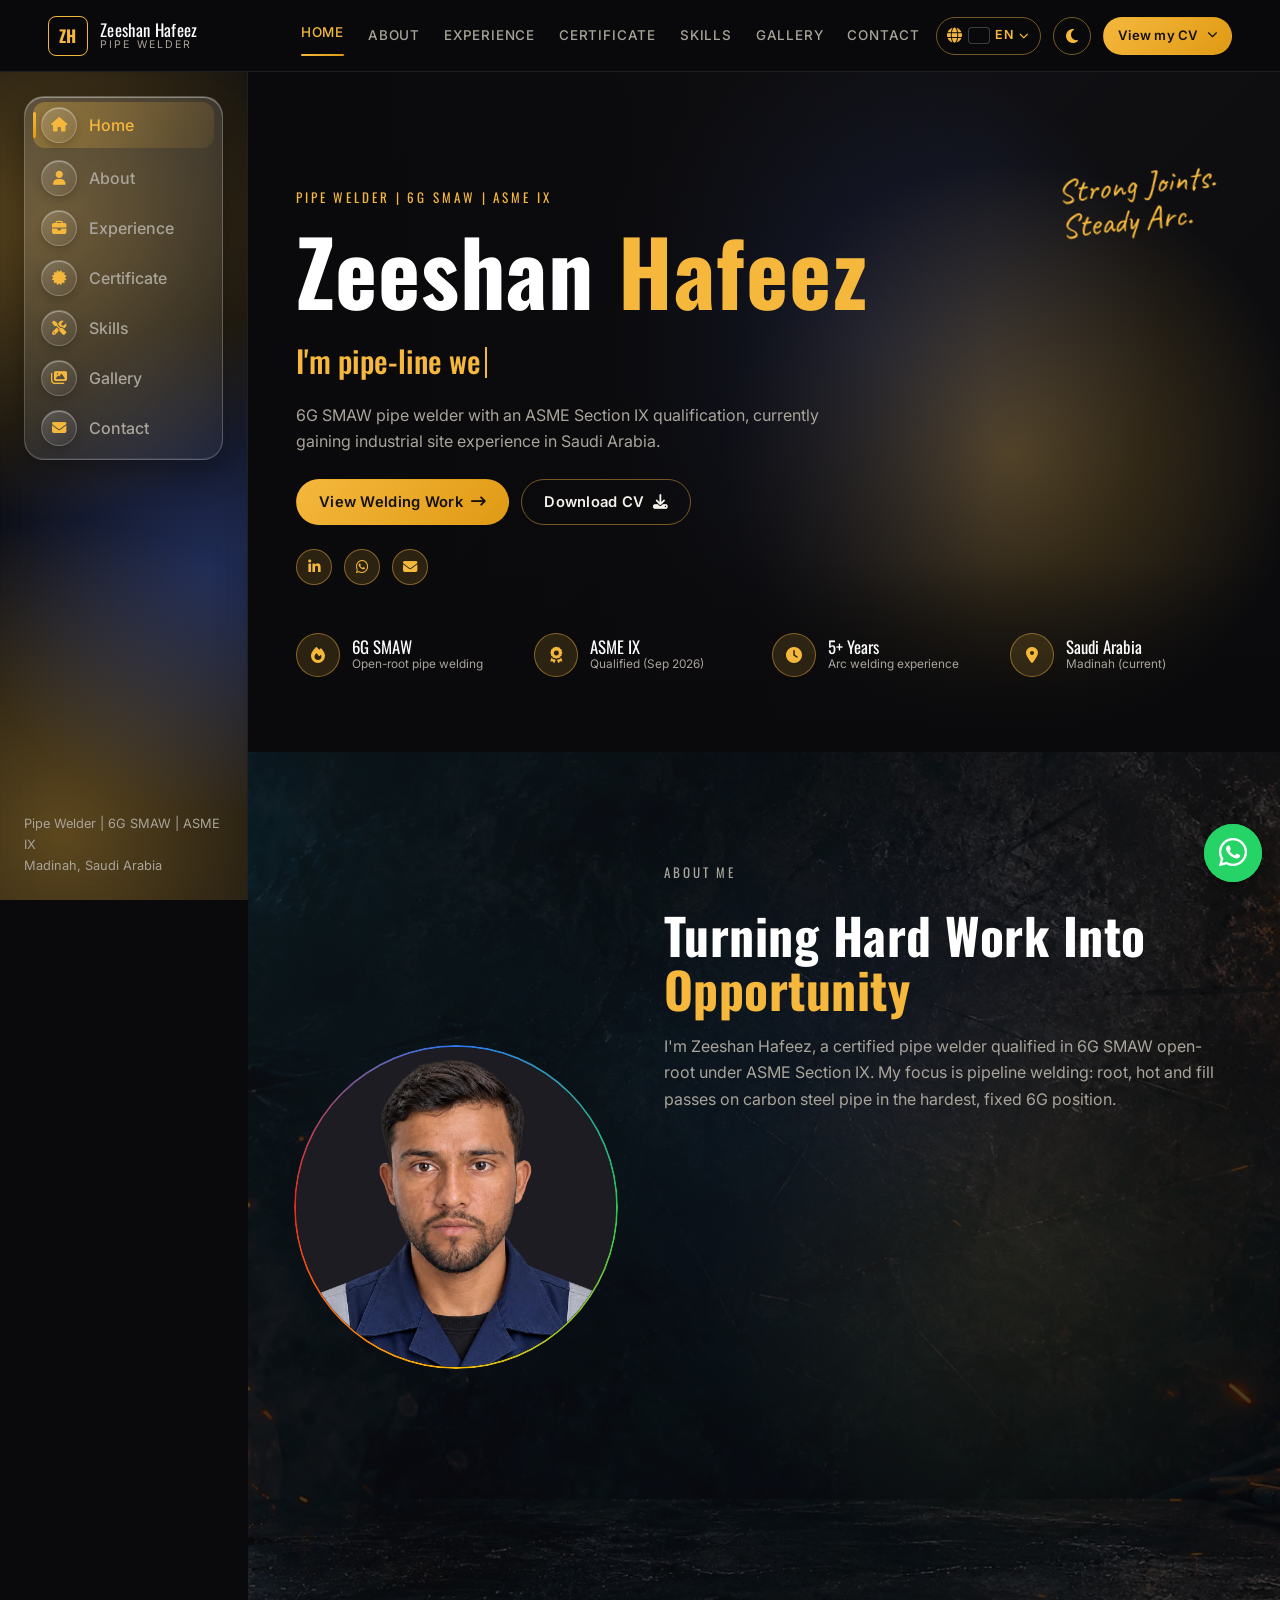
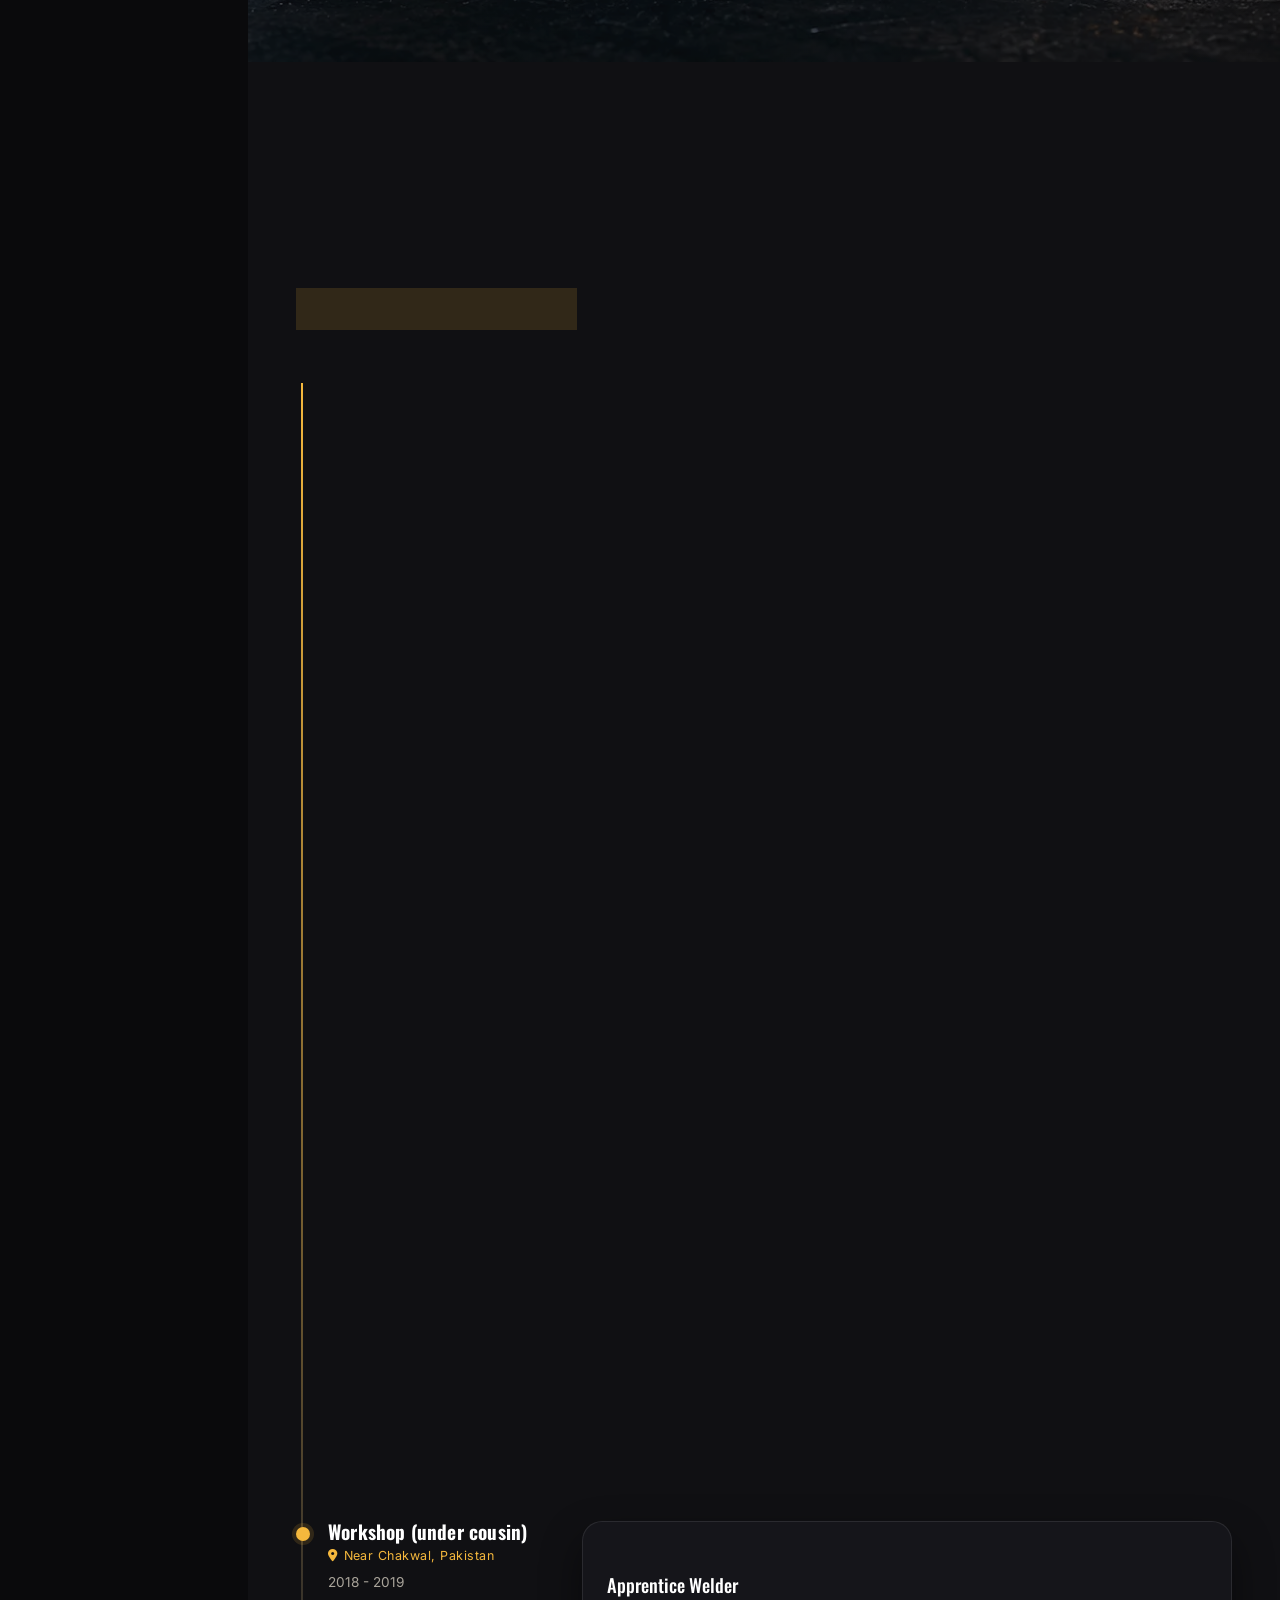
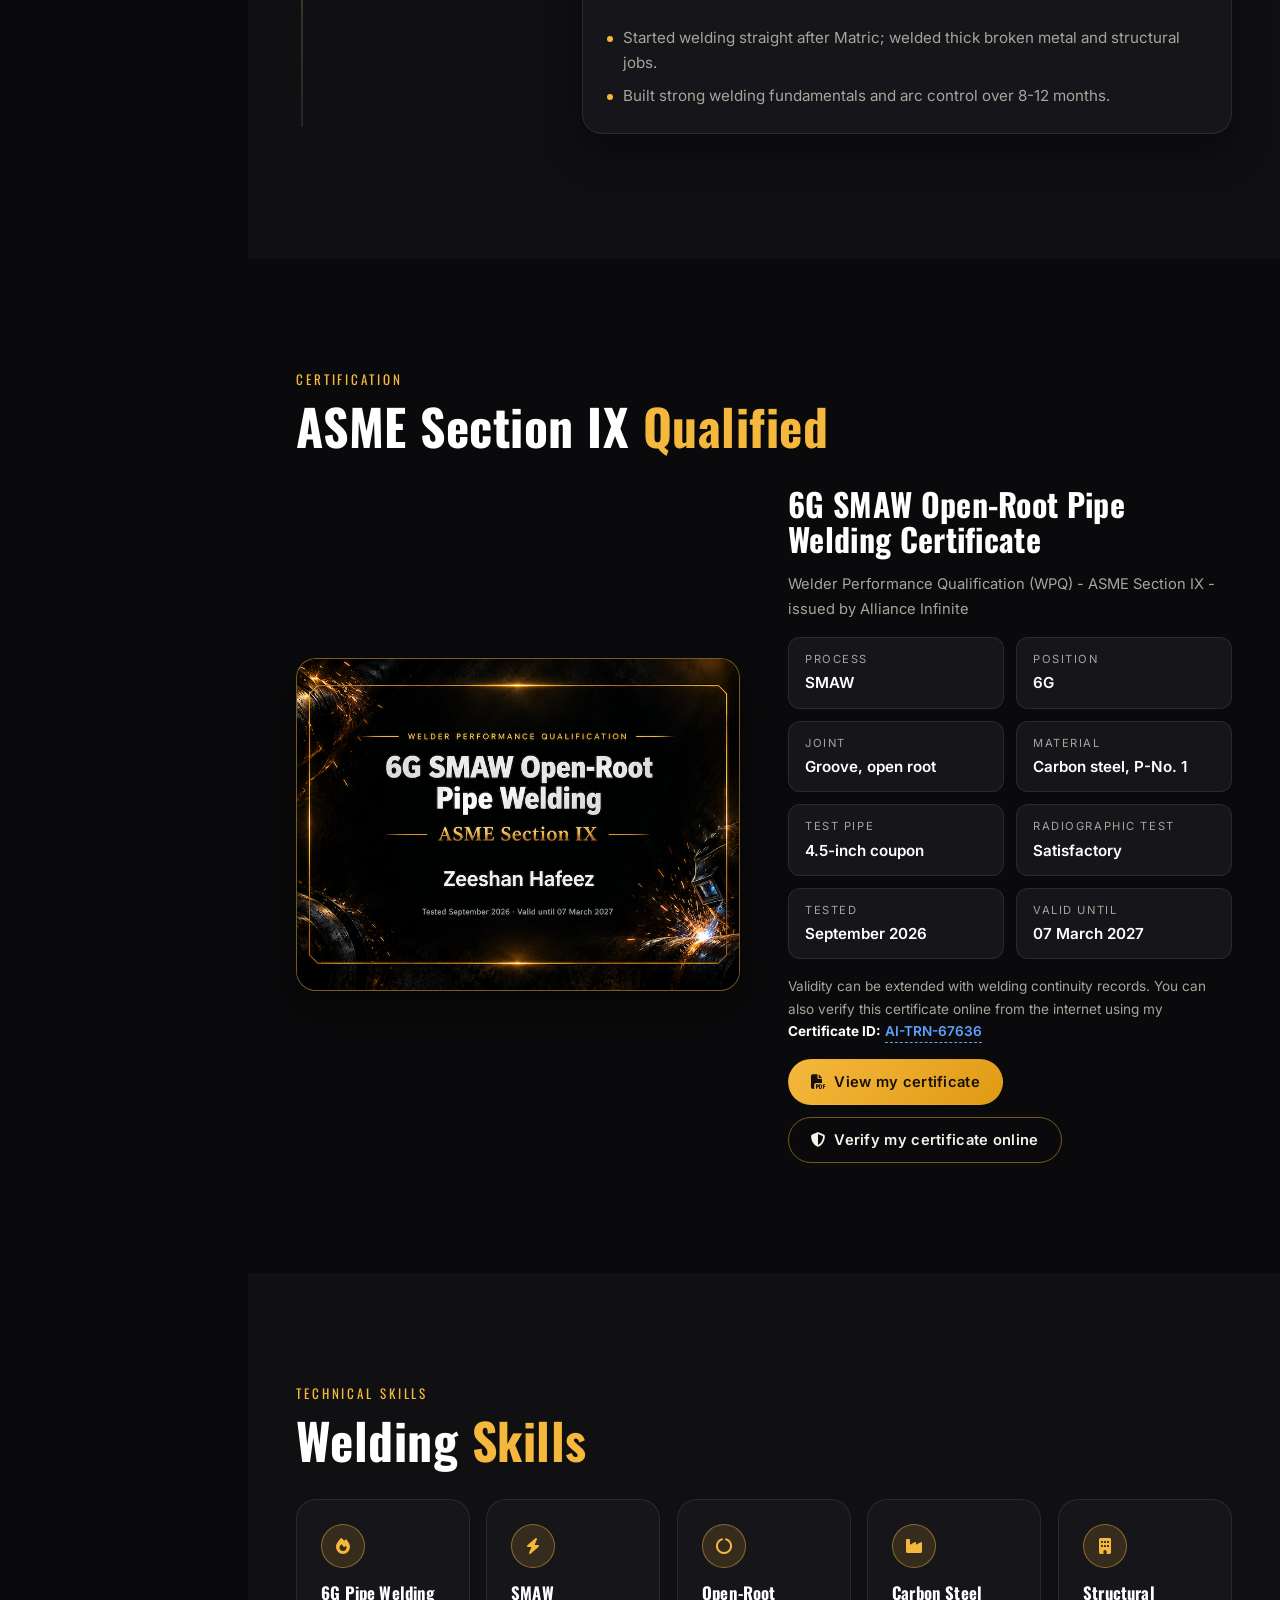
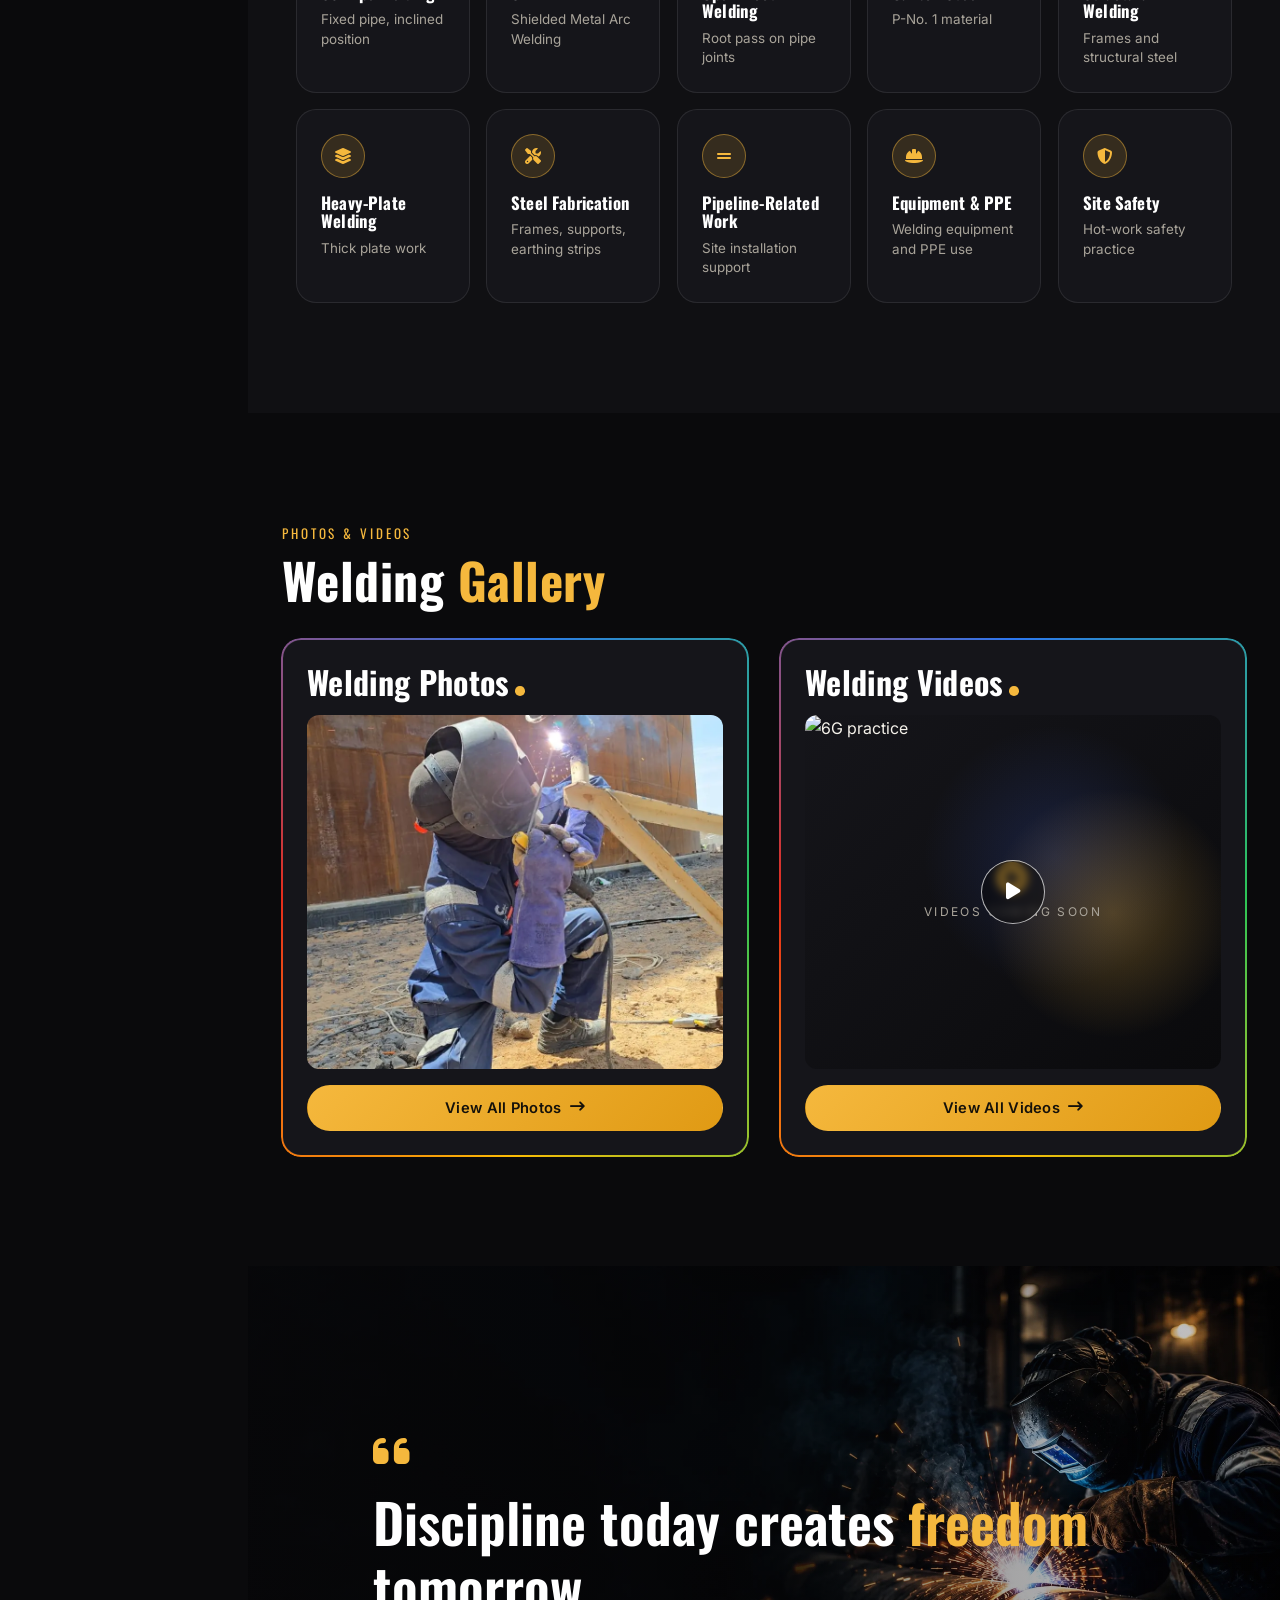
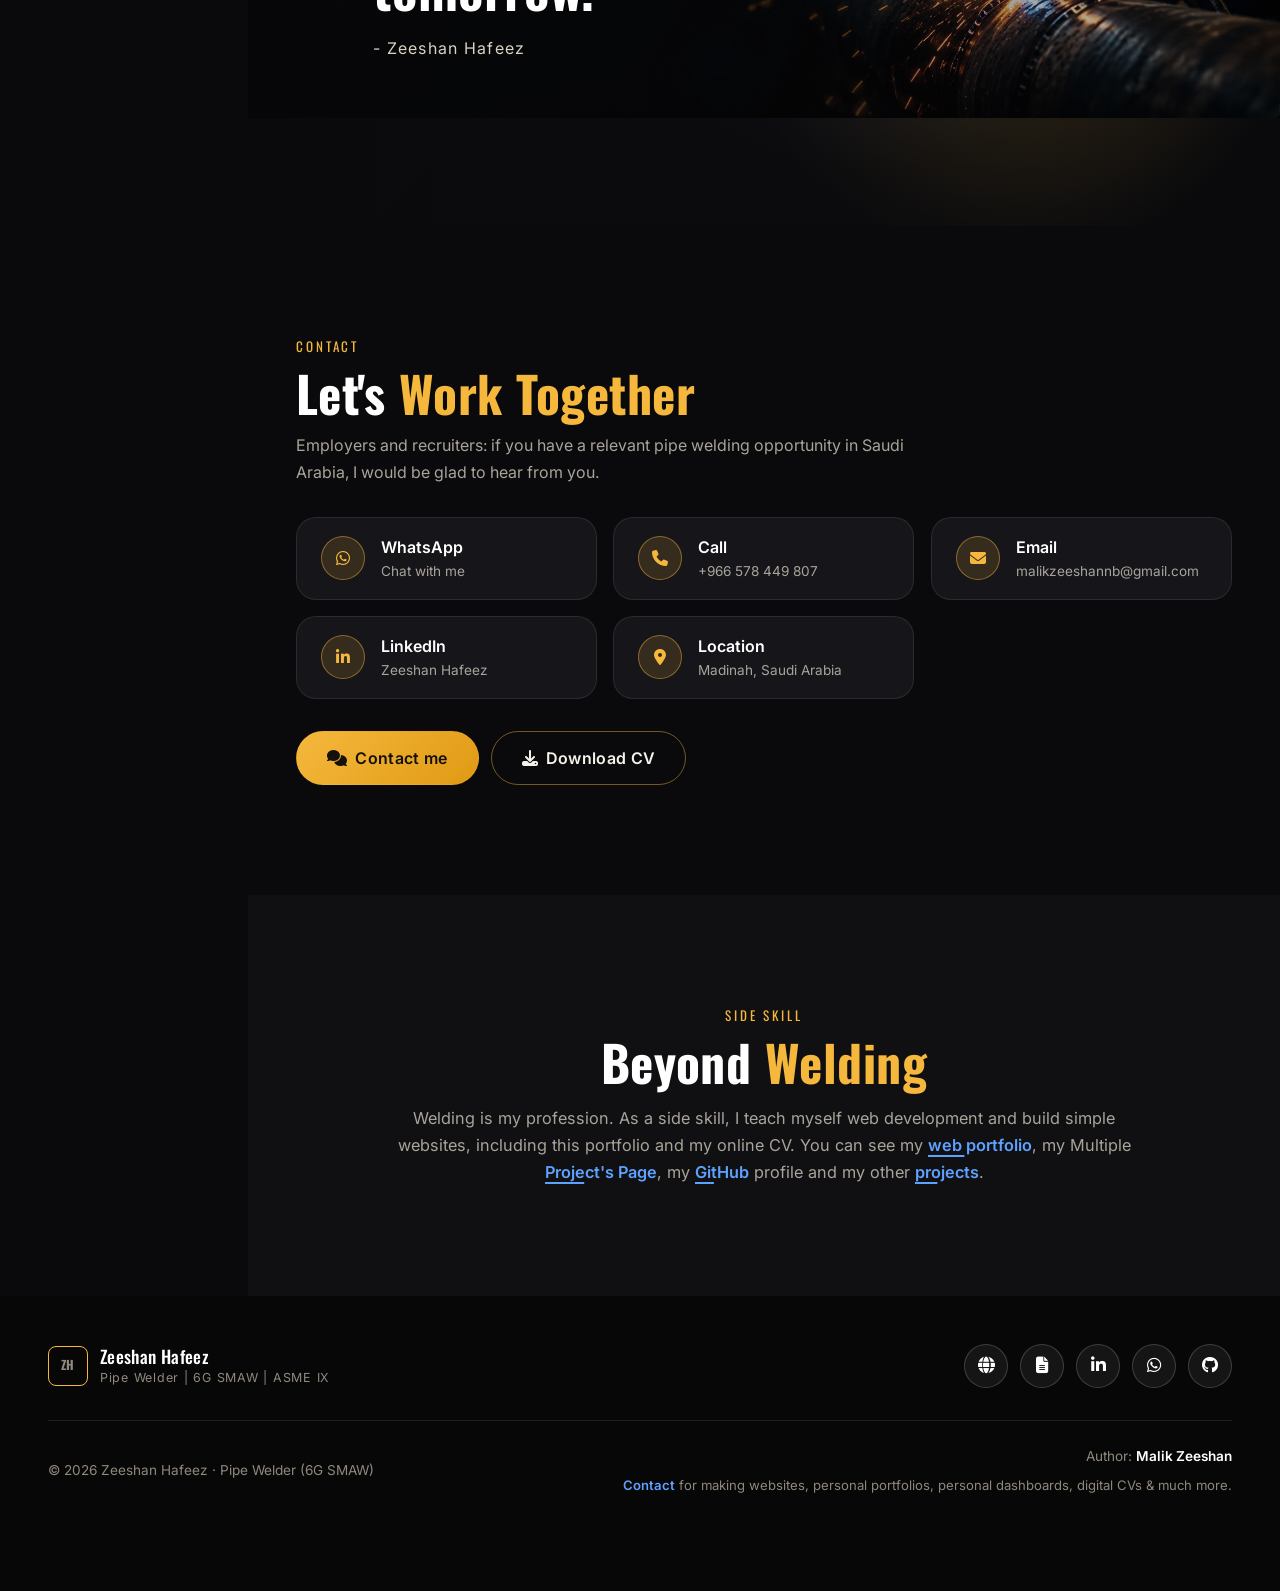
==== commit abf5d485: "fixed typewriter in js" ====
--- a/index.html
+++ b/index.html
@@ -23,7 +23,7 @@
   <meta name="theme-color" content="#0a0a0c">
   <meta name="robots" content="index, follow, max-image-preview:large">
   <meta name="author" content="Zeeshan Hafeez">
-  <link rel="icon" href="assets/images/og.webp" type="image/svg+xml">
+ <link rel="icon" href="assets/icons/favicon.svg" type="image/svg+xml">
   <!-- Google Search Console: after you deploy, paste the verification tag Google gives you here (see SEO notes). Example:
   <meta name="google-site-verification" content="PASTE_YOUR_CODE_HERE">
   -->
@@ -88,7 +88,7 @@
       },
       "primaryImageOfPage": {
         "@type": "ImageObject",
-        "url": "https://malikzeeshannb-art.github.io/zeeshan-welding-portfolio/assets/images/profile.webp",
+        "url": "https://malikzeeshannb-art.github.io/zeeshan-welding-portfolio/assets/images/profile.webp"
       }
     },
     {
@@ -157,7 +157,7 @@
     }
   ]
 }
-  </script>
+</script>
 </head>
 <body>
   <a class="skip-link" href="#main" data-i18n="a11y.skip">Skip to content</a>
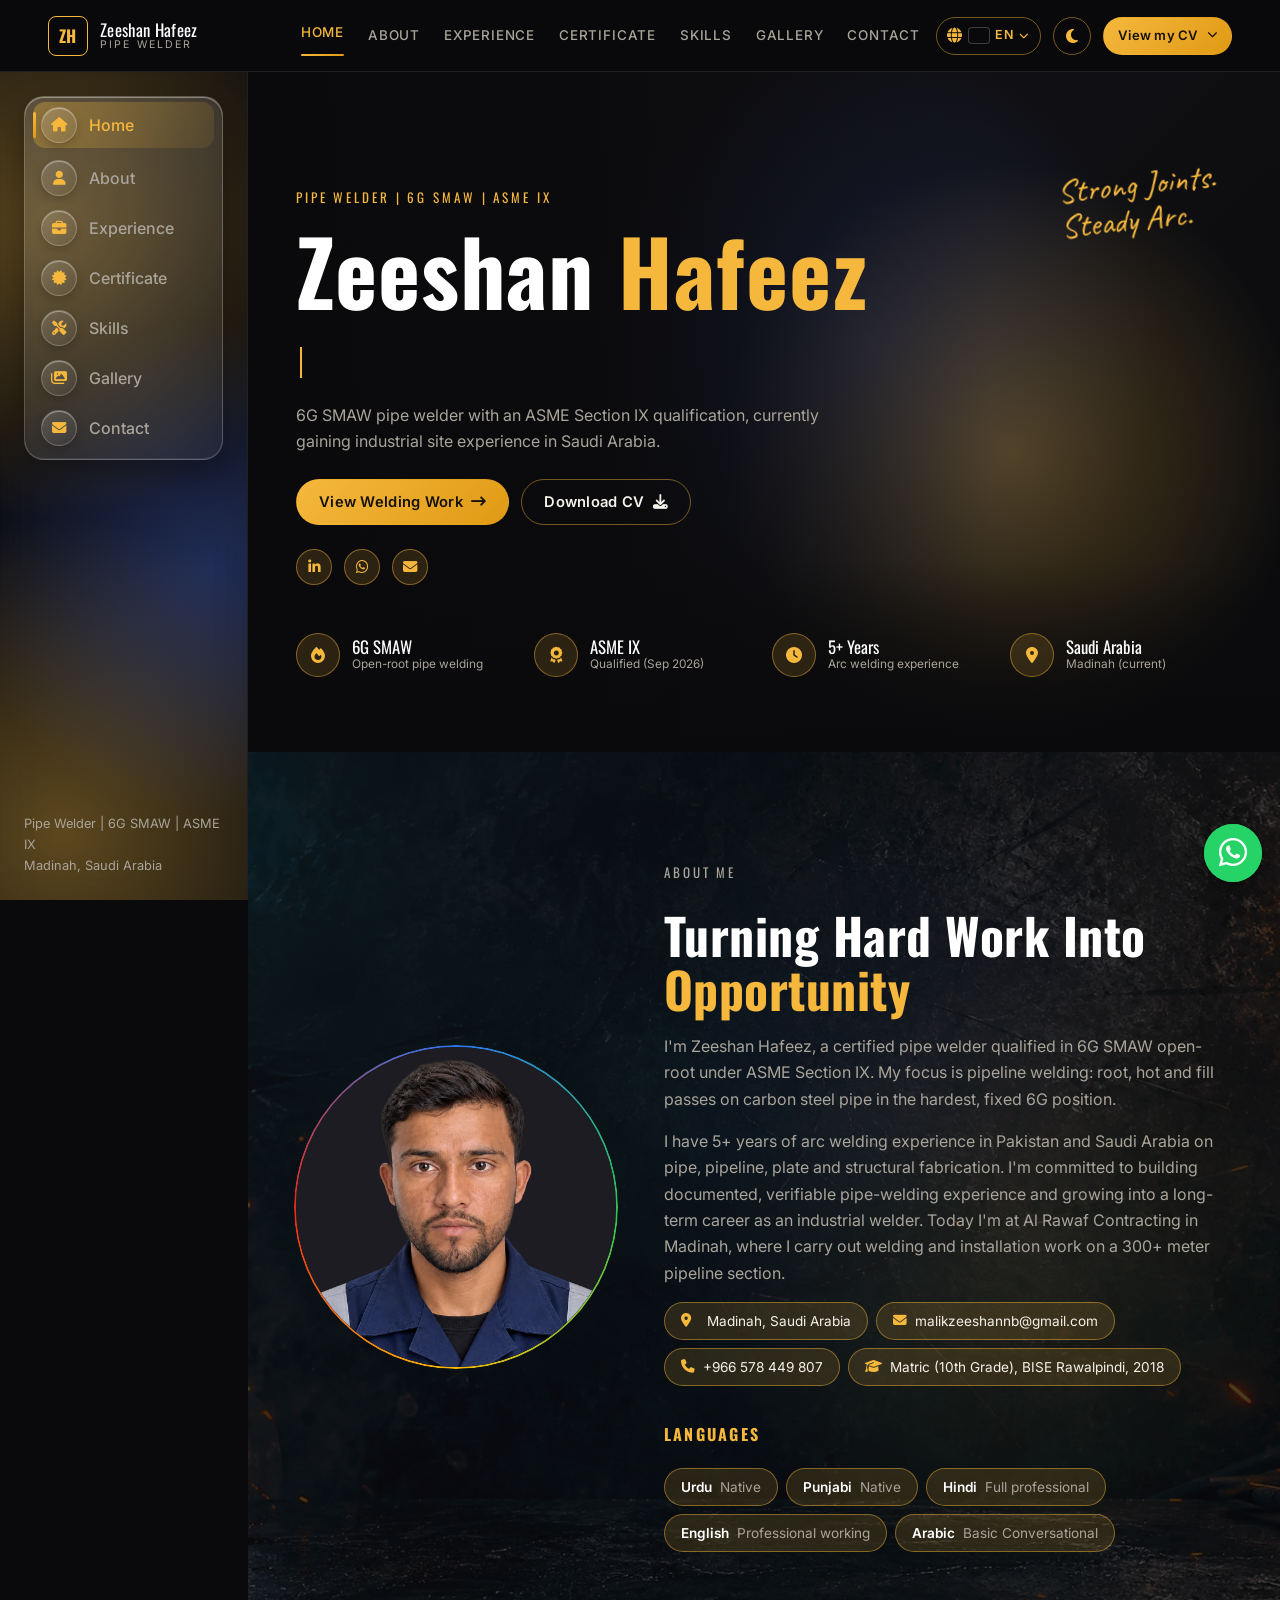
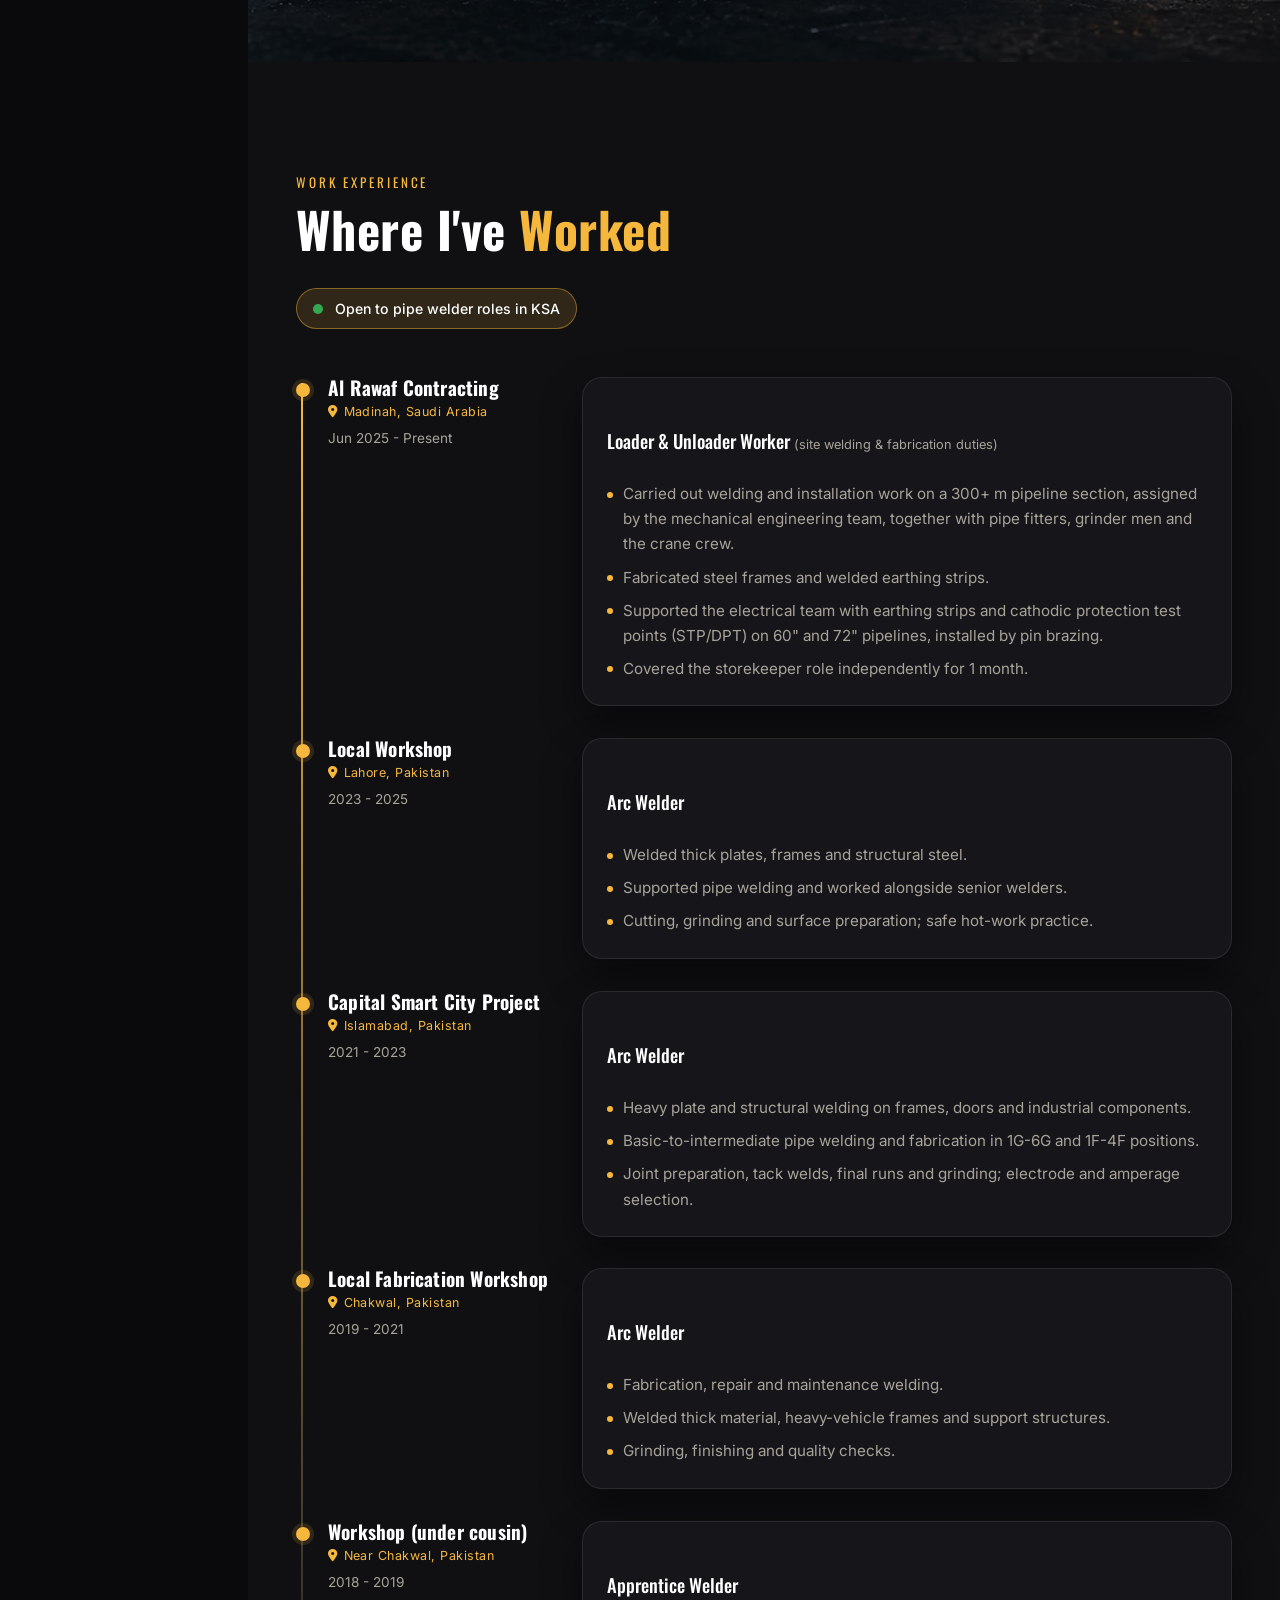
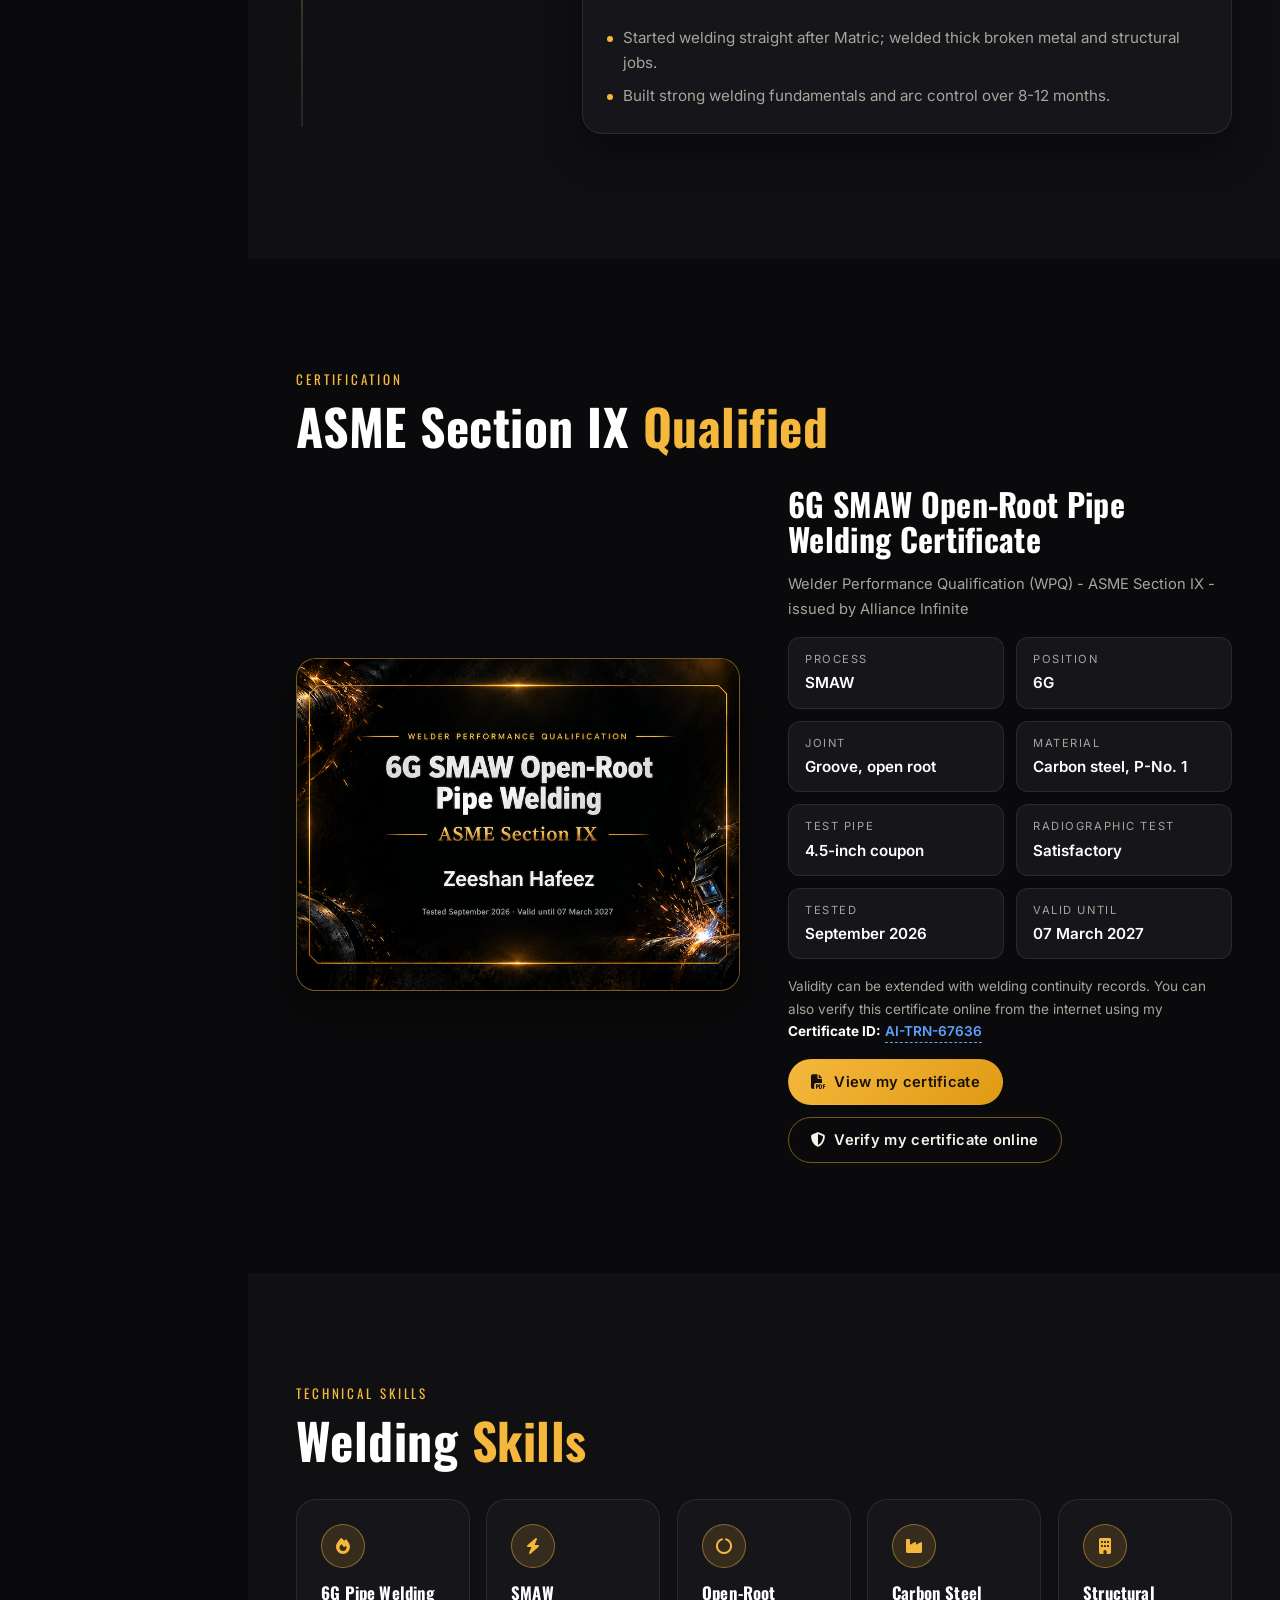
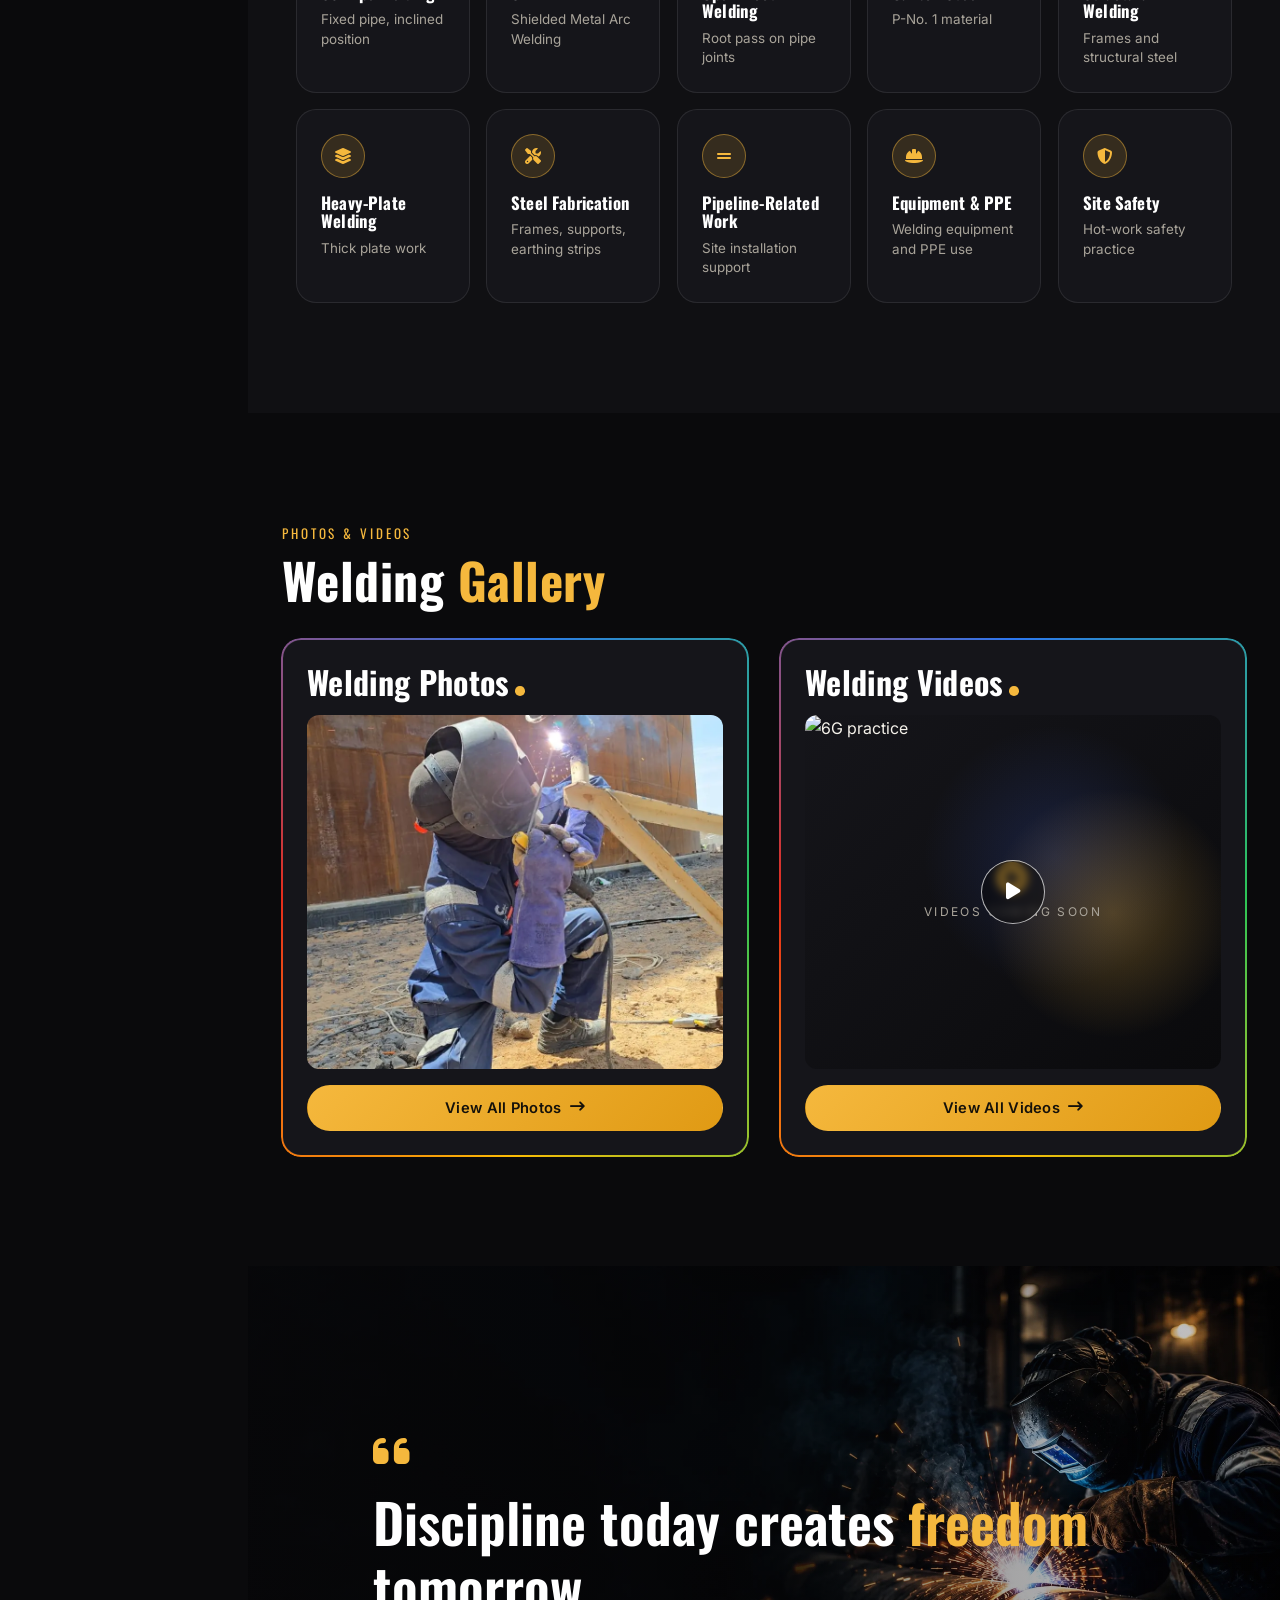
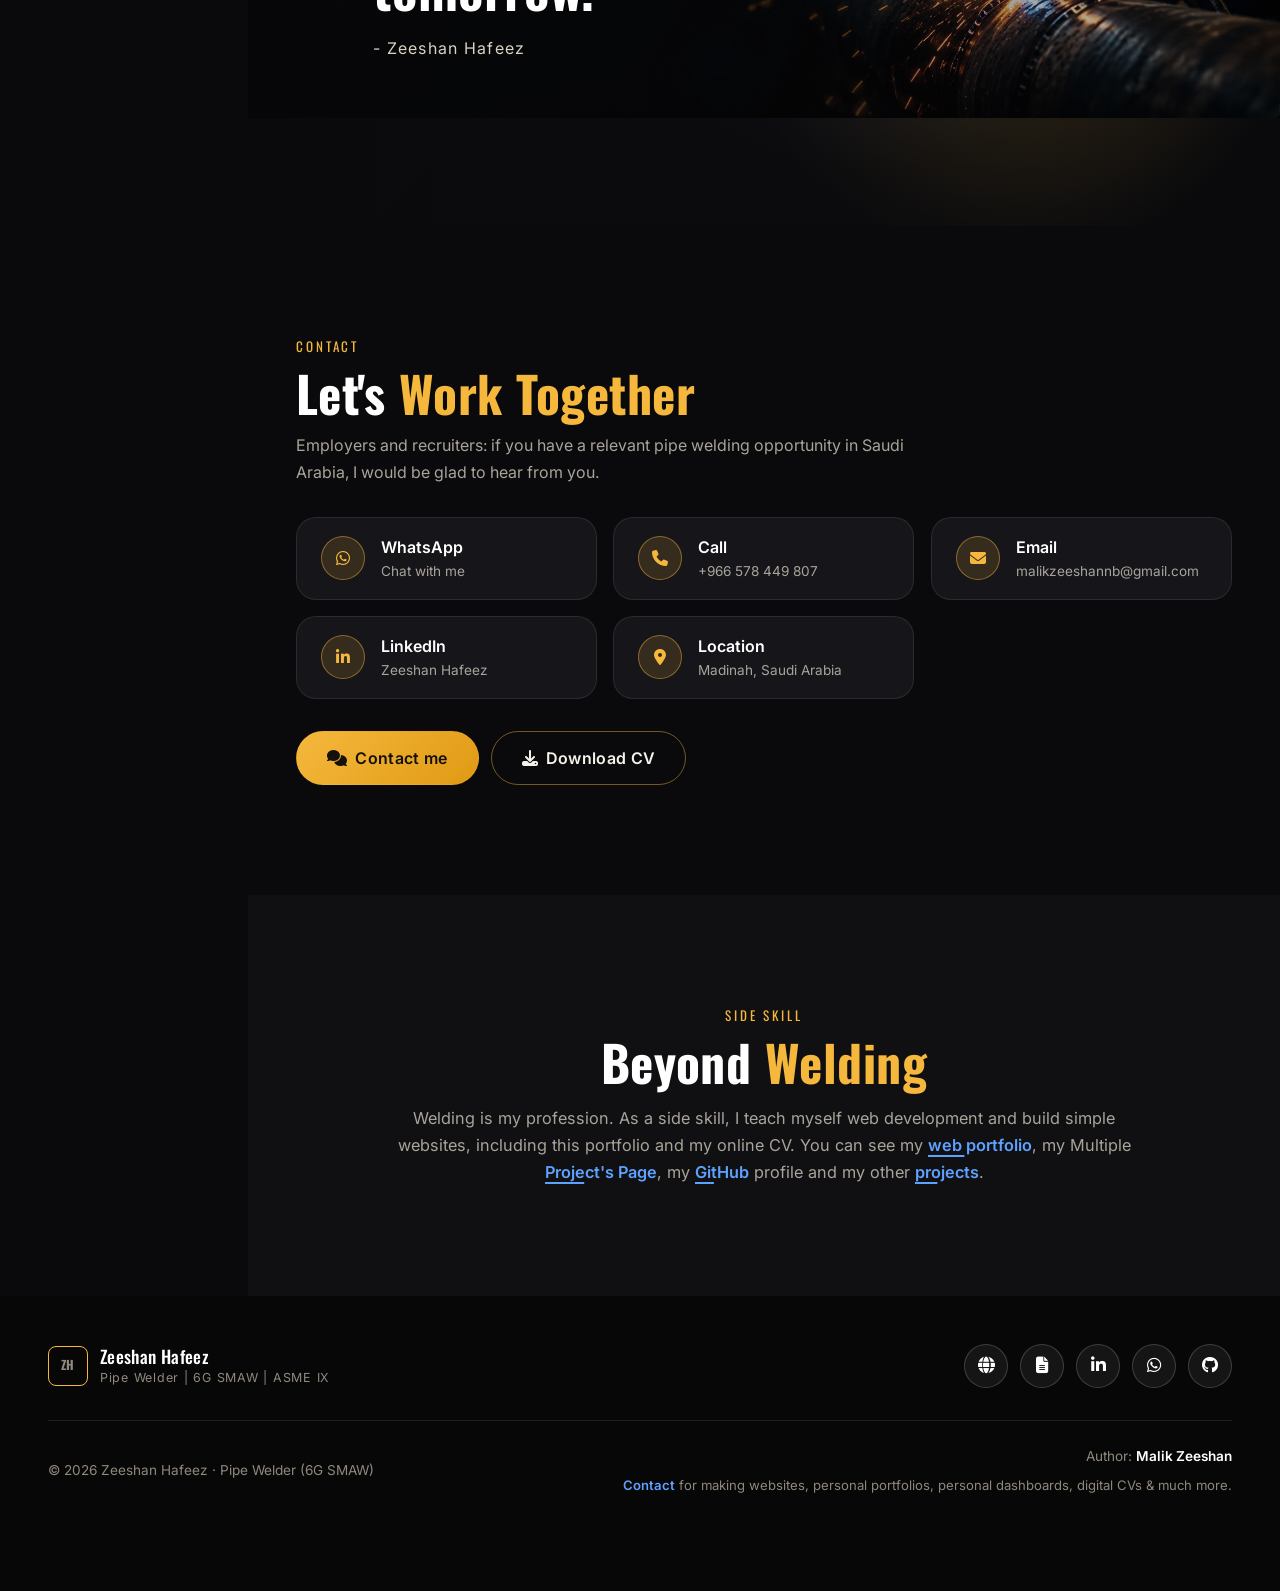
==== commit a6c7285e: "added hero video and click sounds" ====
--- a/index.html
+++ b/index.html
@@ -23,7 +23,7 @@
   <meta name="theme-color" content="#0a0a0c">
   <meta name="robots" content="index, follow, max-image-preview:large">
   <meta name="author" content="Zeeshan Hafeez">
- <link rel="icon" href="assets/icons/favicon.svg" type="image/svg+xml">
+<link rel="icon" href="assets/images/og.webp" type="image/webp">
   <!-- Google Search Console: after you deploy, paste the verification tag Google gives you here (see SEO notes). Example:
   <meta name="google-site-verification" content="PASTE_YOUR_CODE_HERE">
   -->
@@ -294,6 +294,10 @@
             <source media="(min-width: 768px)" srcset="assets/images/hero-wide-1280.jpg 1280w, assets/images/hero-wide-1920.webp 1834w" sizes="100vw">
             <img src="assets/images/hero-mobile-960.jpg" srcset="assets/images/hero-mobile-640.webp 640w, assets/images/hero-mobile-960.jpg 960w" sizes="100vw" alt="Pipe welder welding a steel pipe with bright sparks" width="960" height="720" fetchpriority="high" decoding="async" onerror="this.remove()" data-i18n-attr="alt:hero.imgAlt">
           </picture>
+          <!-- Desktop background video (768px and up). Below 768px it is hidden and the picture above is used.
+               js/script.js copies data-src into src only on wide screens, so phones never download the video.
+               Softness / darkness: --hero-video-opacity in css/style.css (.hero__video). Space in the file name = %20 -->
+          <video class="hero__video" autoplay muted loop playsinline preload="auto" aria-hidden="true" data-src="assets/gallery/videos/welding%20video.mp4"></video>
         </div>
         <p class="hero__script" aria-hidden="true" data-i18n-html="hero.slogan">Strong Joints.<br>Steady Arc.</p>
 
--- a/css/style.css
+++ b/css/style.css
@@ -403,6 +403,7 @@
   border-radius: inherit;
   background: conic-gradient(from var(--glow-angle), var(--glow-1), var(--glow-2), var(--glow-3), var(--glow-4), var(--glow-1));
   -webkit-mask: linear-gradient(#000 0 0) content-box, linear-gradient(#000 0 0);
+  mask: linear-gradient(#000 0 0) content-box, linear-gradient(#000 0 0);
   -webkit-mask-composite: xor; mask-composite: exclude;
   animation: glow-spin var(--glow-speed) linear infinite;
   transition: opacity var(--dur) var(--ease);
@@ -668,6 +669,25 @@
 }
 .hero__media img { width: 100%; height: 100%; object-fit: cover; object-position: var(--hero-focus); }
 
+/* Hero background video (768px and up only). Below 768px it is hidden and the picture is used, as before.
+   js/script.js adds .has-video once the video is really playing and only then hides the picture,
+   so if the file is missing or blocked the picture simply stays.
+   --hero-video-opacity: 0.5 = soft. The dark fade on the left (.hero__media::before) stays on top of the
+   video, so the text is always readable. Raise the number (e.g. 0.3) if you want the video stronger. */
+.hero__video { display: none; }
+@media (min-width: 768px) {
+  .hero__video {
+     --hero-video-opacity: 0.5; 
+    display: block; position: absolute; inset: 0; z-index: 0;
+    width: 100%; height: 100%; object-fit: cover; object-position: var(--hero-focus);
+    opacity: var(--hero-video-opacity); pointer-events: none;
+  }
+  .hero__media picture { transition: opacity 0.6s var(--ease); }
+  .hero__media.has-video picture { opacity: 0; }
+  [dir="rtl"] .hero__video { transform: scaleX(-1); }      /* same mirroring as the picture */
+}
+@media (prefers-reduced-motion: reduce) { .hero__video { display: none; } }   /* less motion: keep the still picture */
+
 .hero__media::before {                     /* soft fade into page background (top edge) */
   content: ""; position: absolute; inset: 0; z-index: 1; pointer-events: none;
   background: linear-gradient(0deg, var(--c-bg) 0%, transparent 38%);   /* mobile: fades into the page at the bottom */
@@ -951,7 +971,9 @@
 .lightbox__prev { top: 50%; inset-inline-start: var(--sp-3); margin-top: calc(var(--lightbox-btn-size) / -2); }
 .lightbox__next { top: 50%; inset-inline-end: var(--sp-3); margin-top: calc(var(--lightbox-btn-size) / -2); }
 [dir="rtl"] .lightbox__prev i, [dir="rtl"] .lightbox__next i { transform: scaleX(-1); }
-.vmodal__frame { width: min(94vw, 1100px); aspect-ratio: 16 / 9; background: #000; border-radius: var(--r-md); overflow: hidden; }
+/* --vratio = the video's width / height. js/gallery.js sets it for each video (16/9 until it is known),
+   so the box takes the video's own shape and never grows taller than the screen. */
+.vmodal__frame { --vratio: 1.7778; width: min(94vw, 1100px, calc(78vh * var(--vratio))); aspect-ratio: var(--vratio); background: #000; border-radius: var(--r-md); overflow: hidden; }
 .vmodal__frame iframe { width: 100%; height: 100%; border: 0; display: block; }
 
 
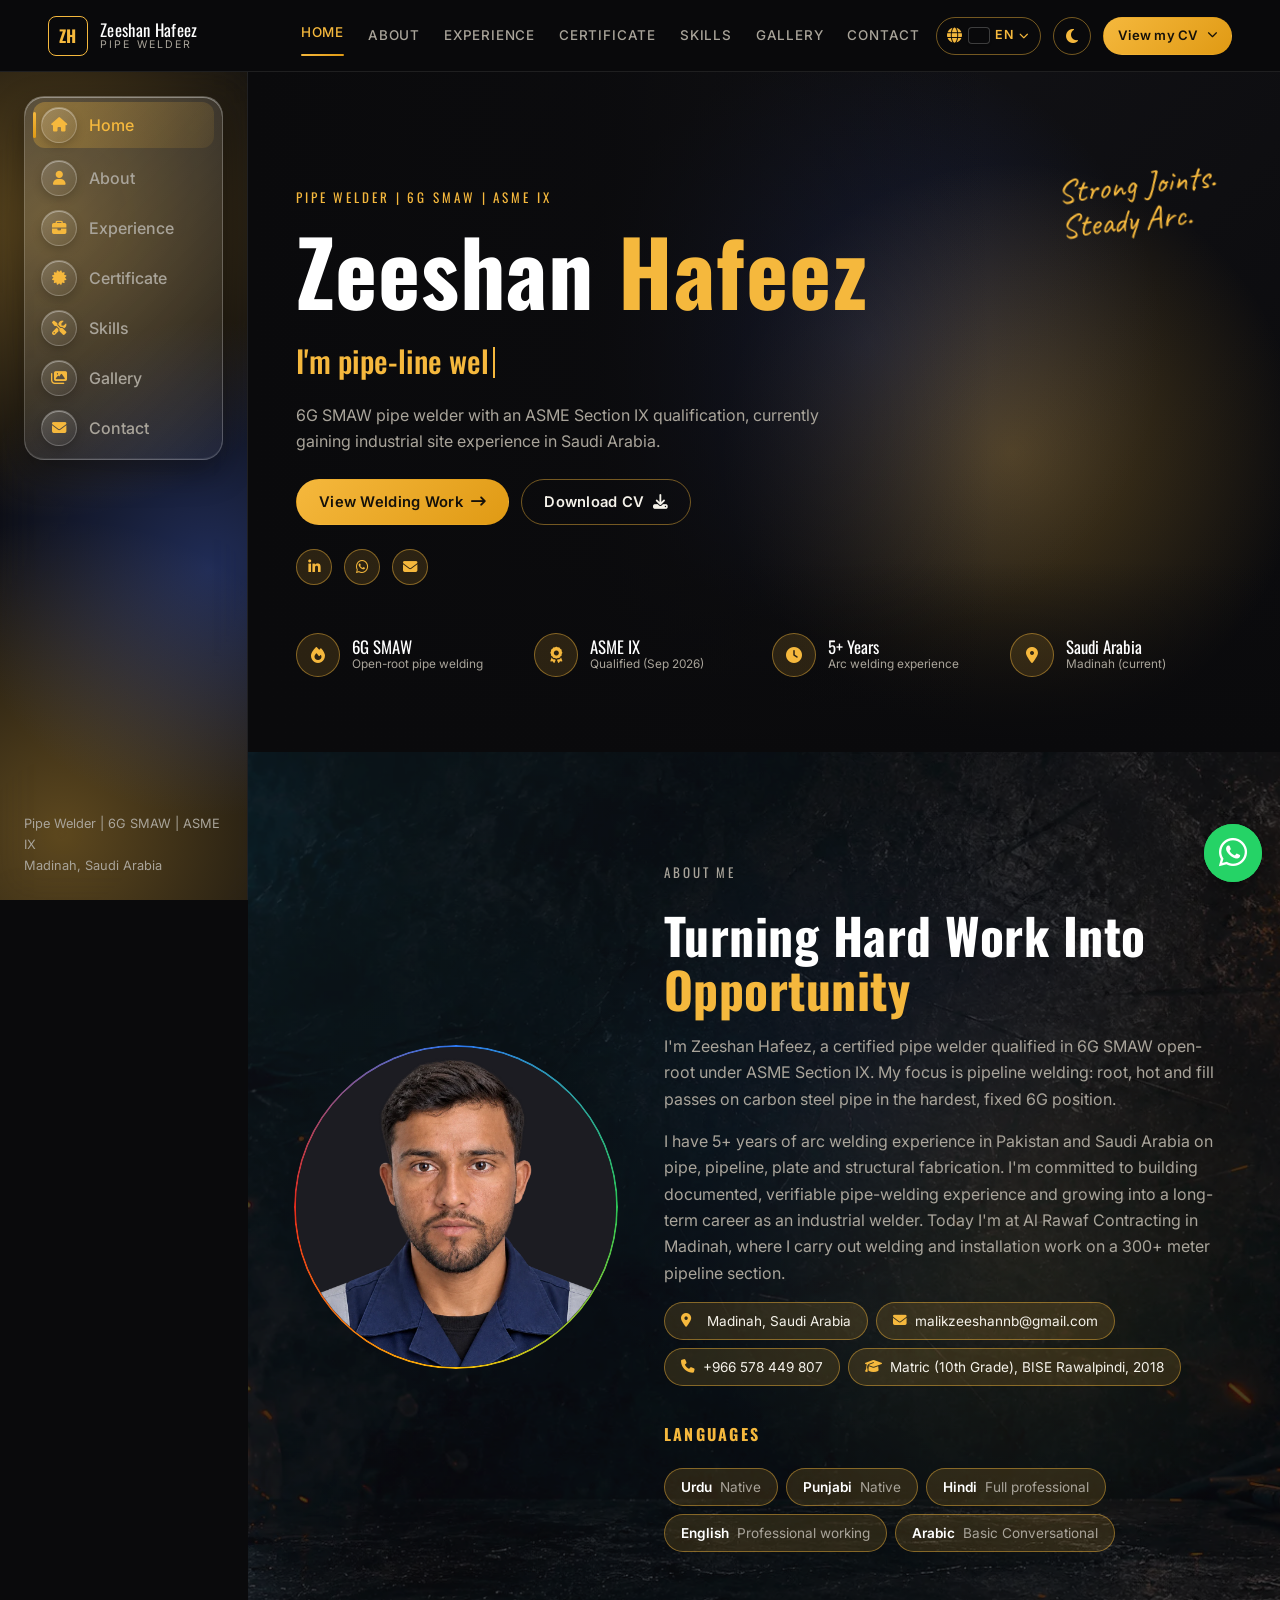
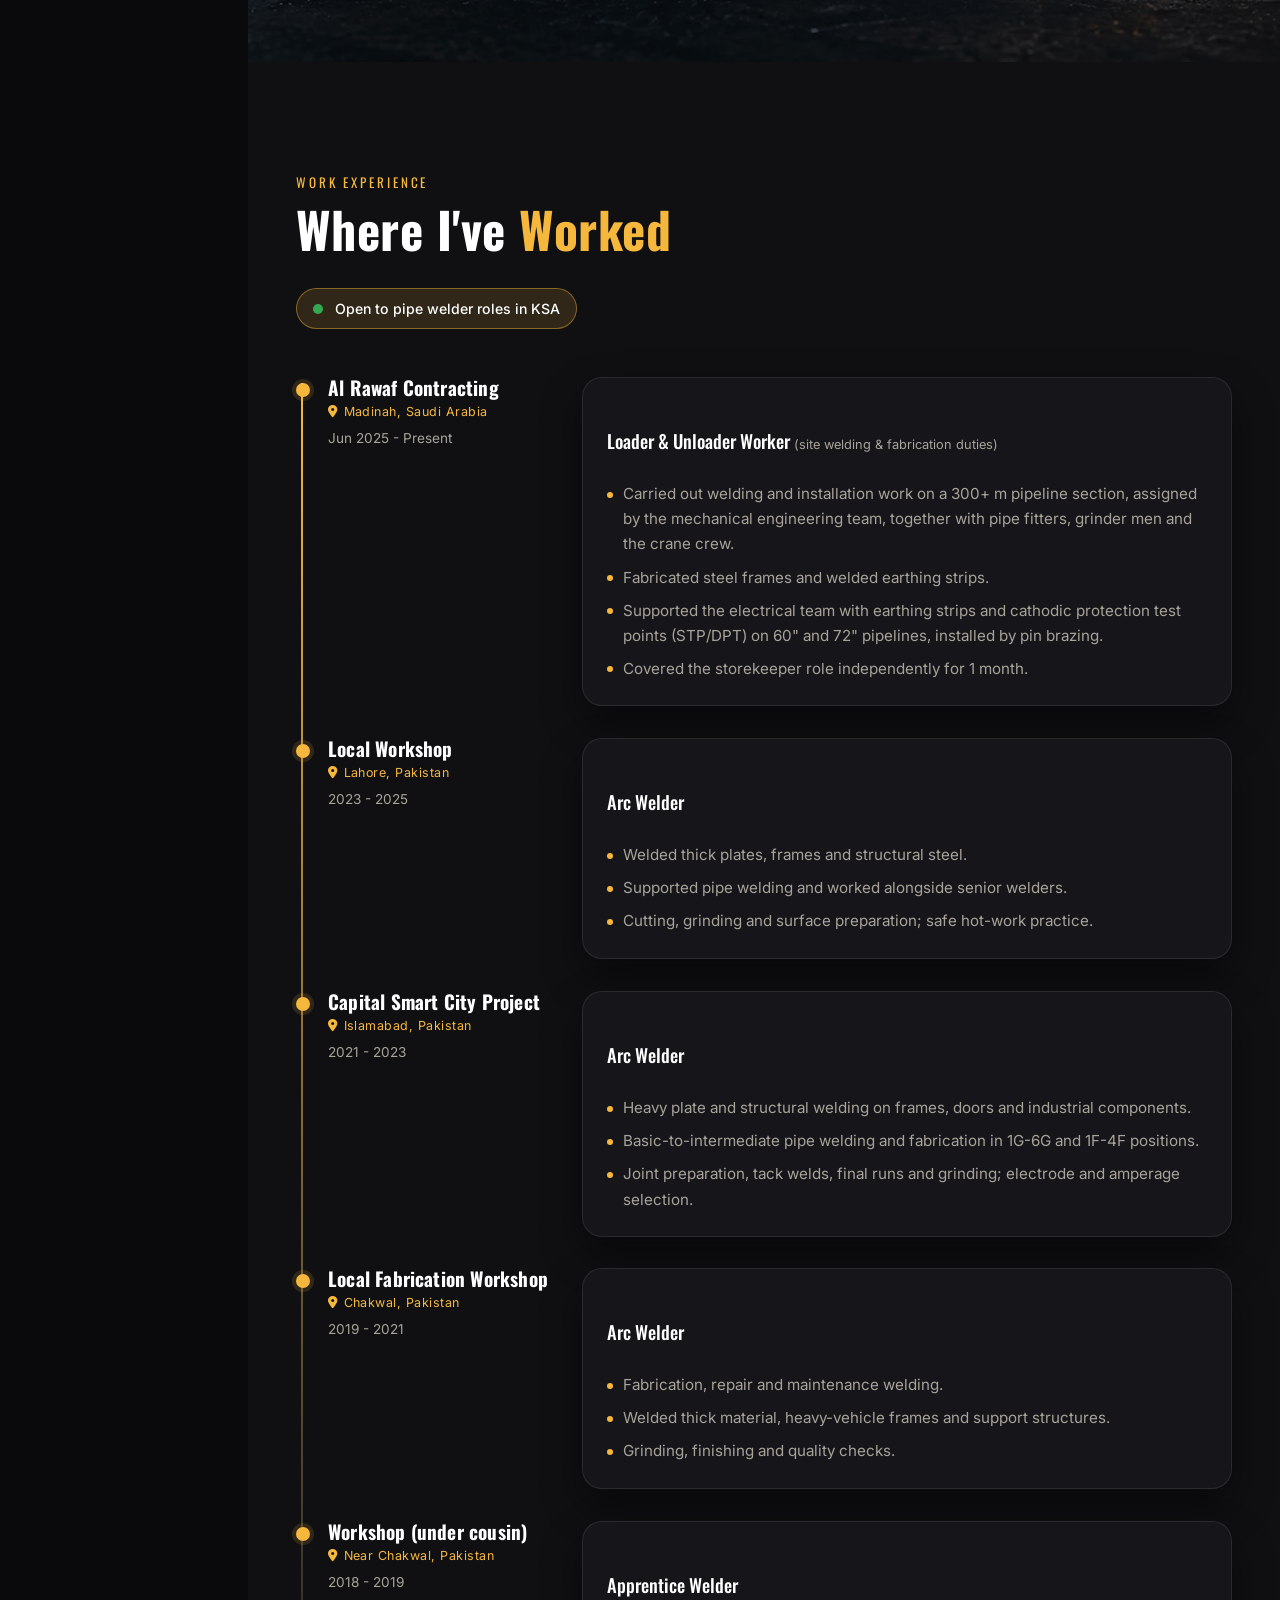
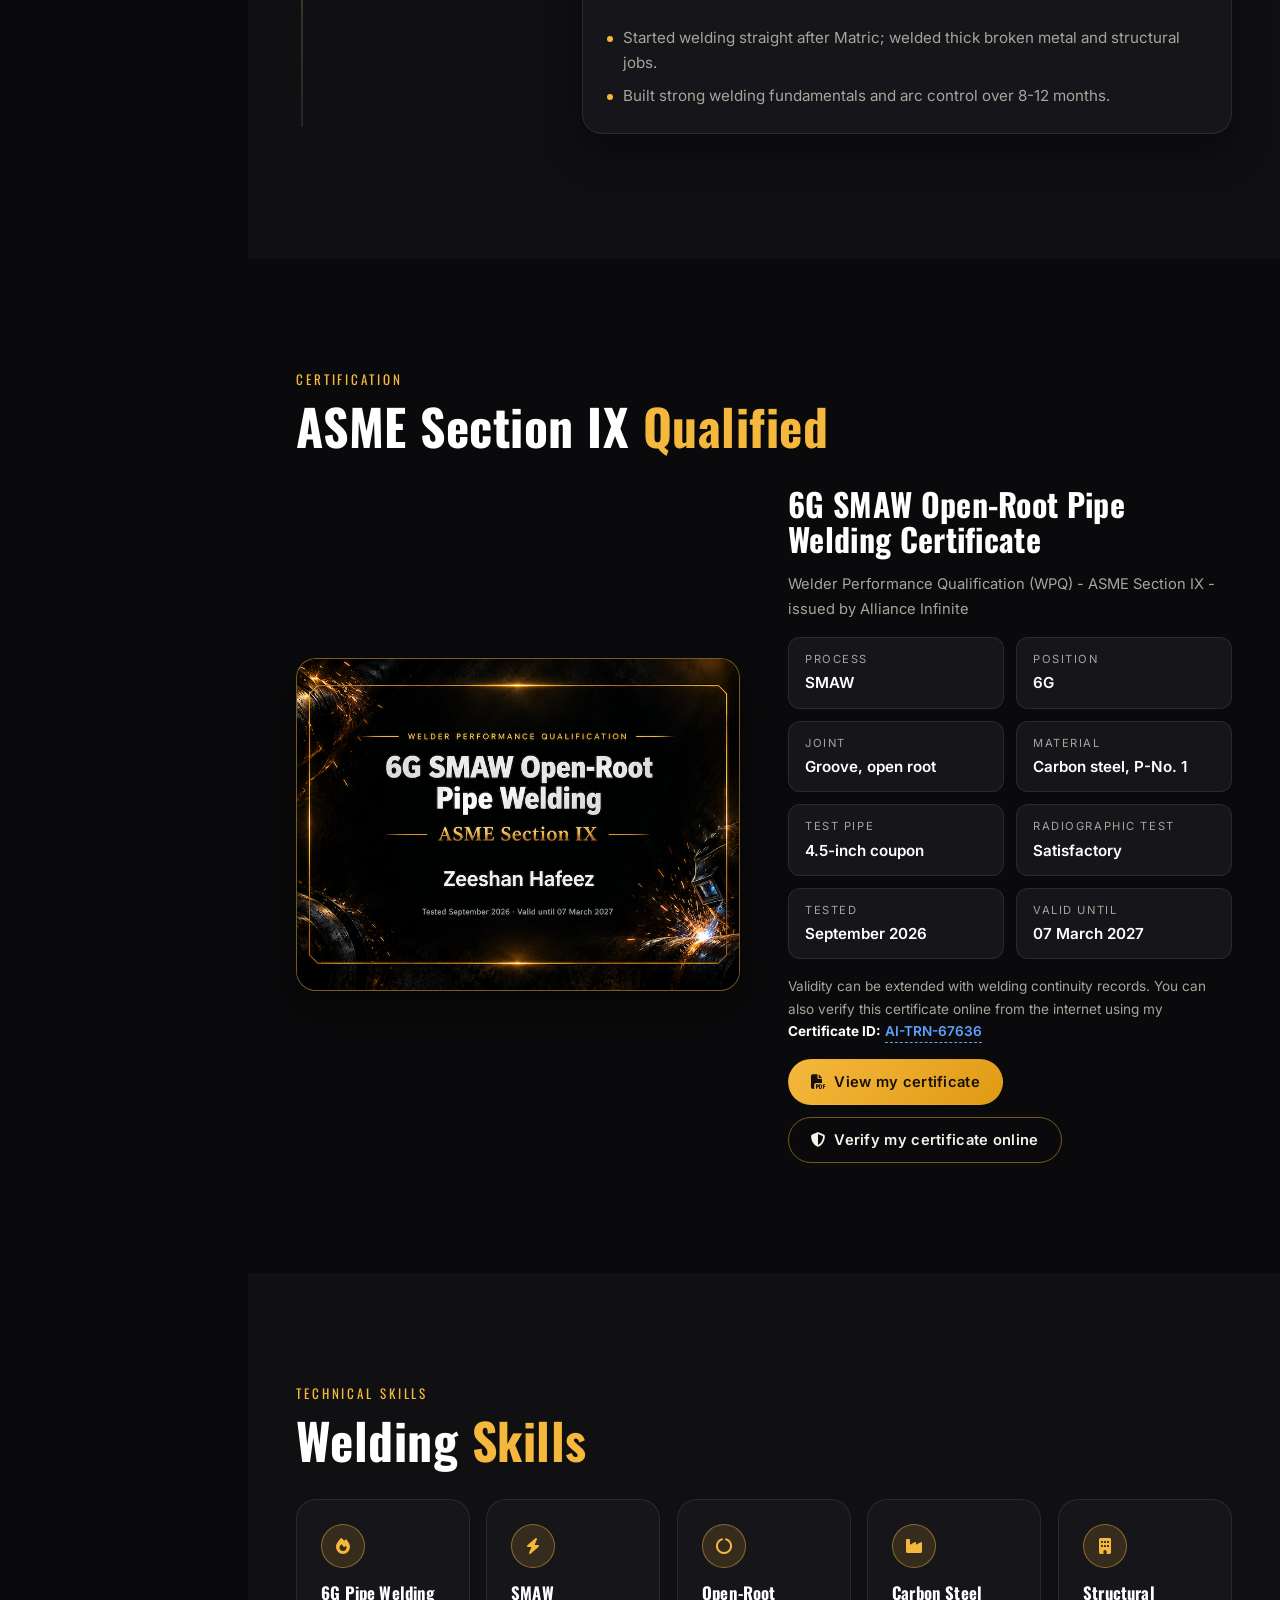
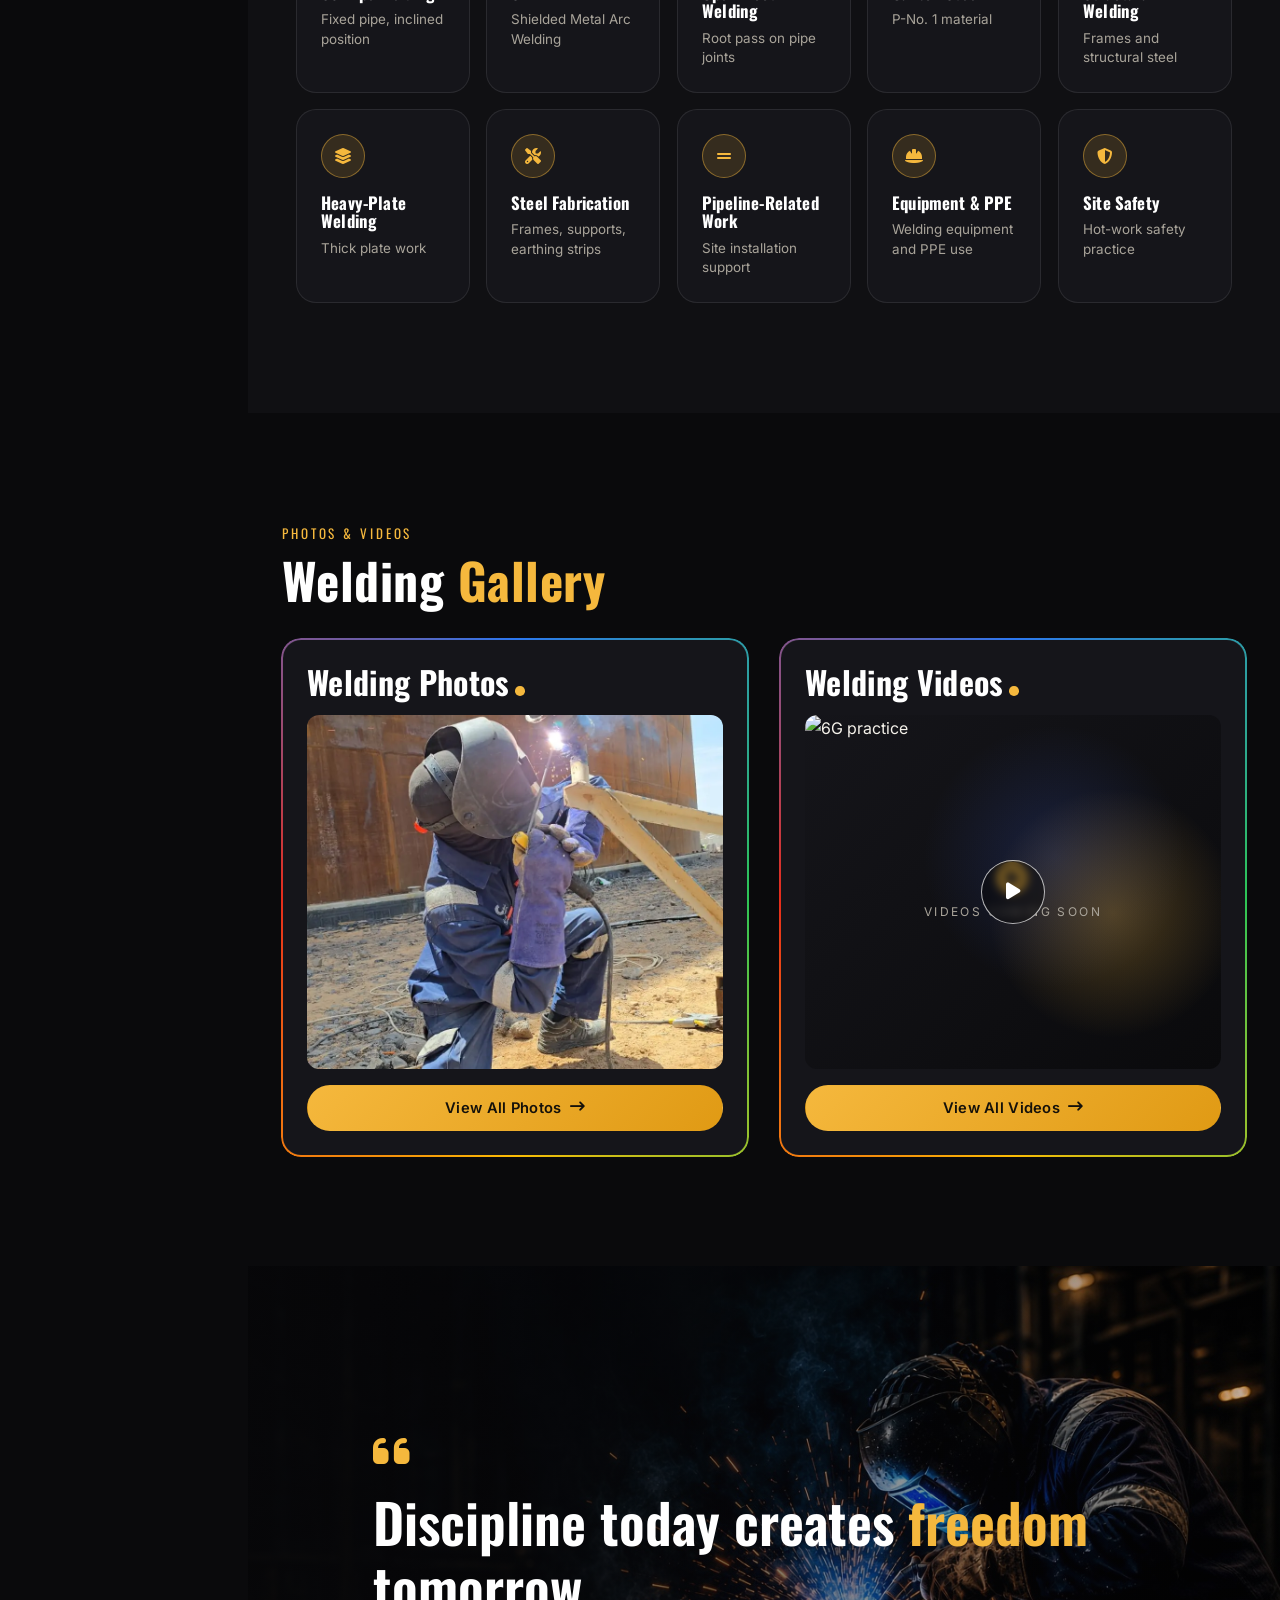
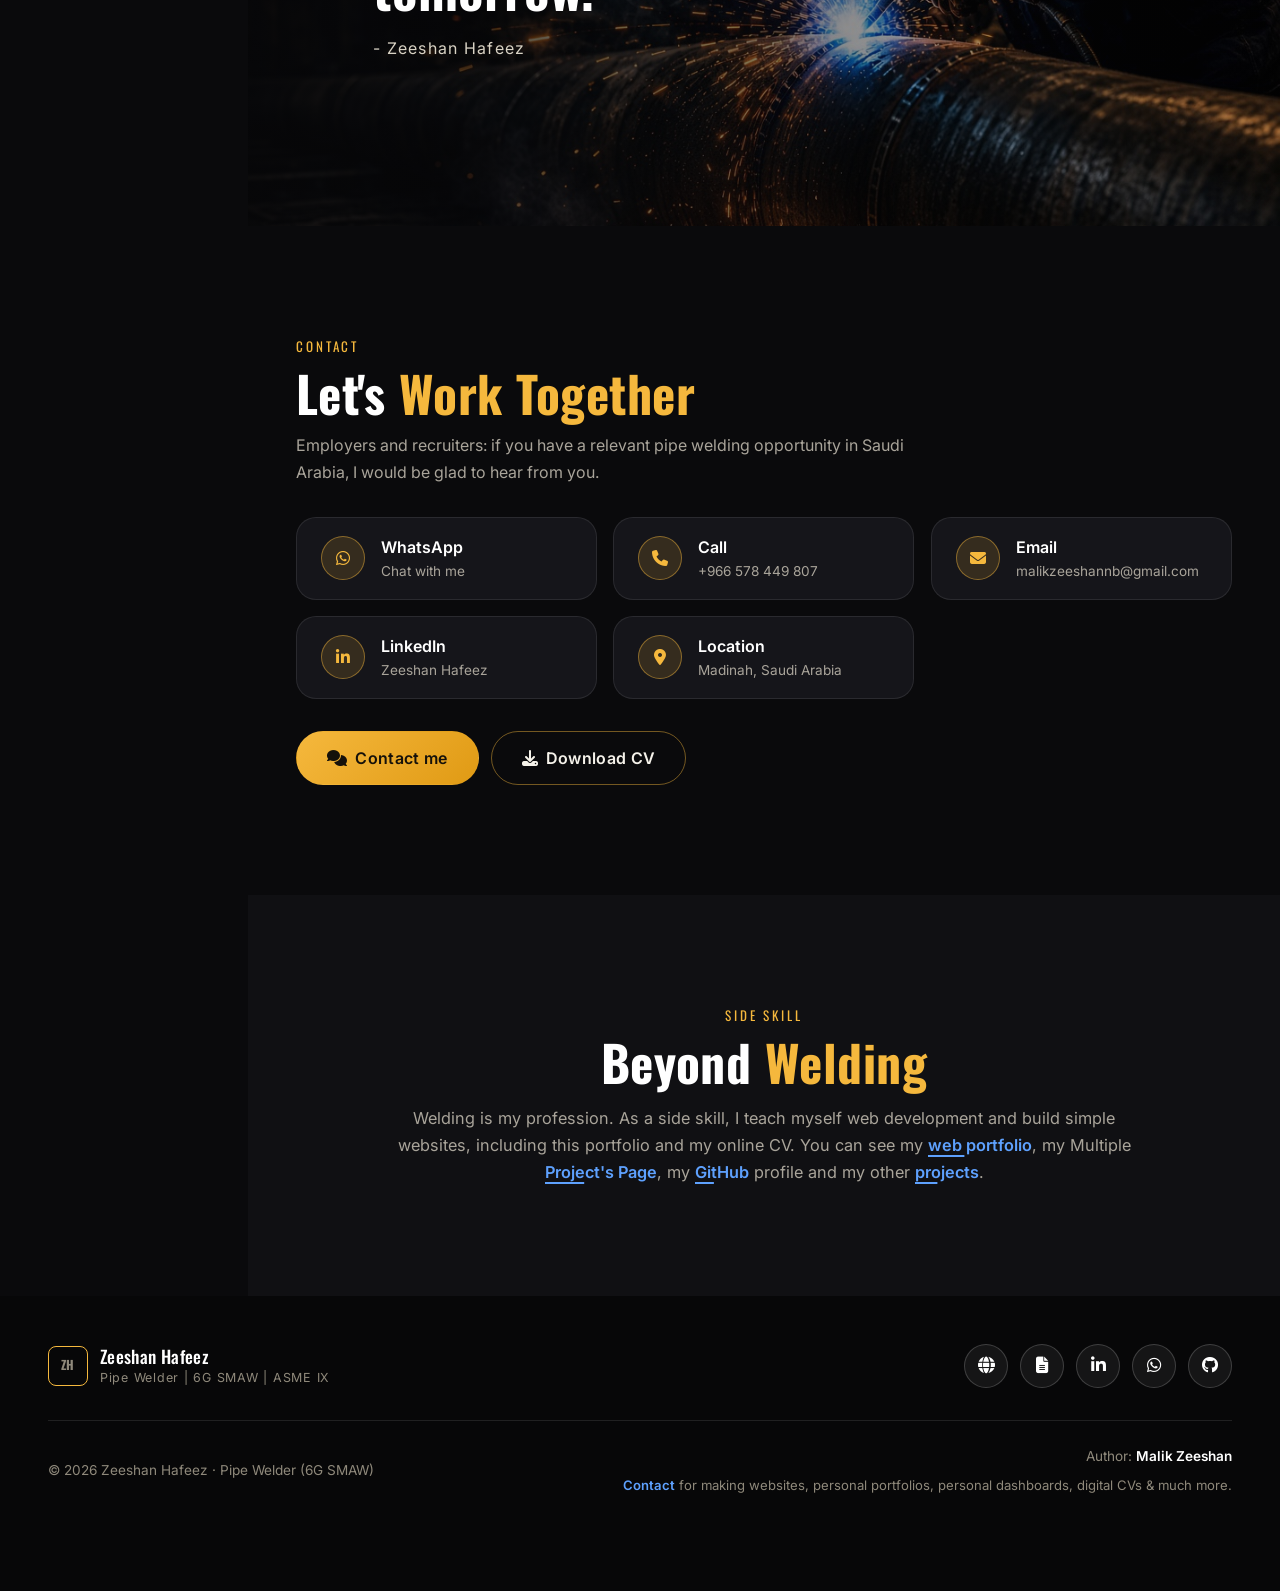
==== commit 2ac33dff: "Save state before updating root favicons to assets/icons packag" ====
--- a/index.html
+++ b/index.html
@@ -23,7 +23,13 @@
   <meta name="theme-color" content="#0a0a0c">
   <meta name="robots" content="index, follow, max-image-preview:large">
   <meta name="author" content="Zeeshan Hafeez">
-<link rel="icon" href="assets/images/og.webp" type="image/webp">
+
+              <!-- Favicon and touch icons (replace with my own) -->
+<link rel="apple-touch-icon" sizes="180x180" href="assets/icons/apple-touch-icon.png">
+  <link rel="icon" type="image/png" sizes="32x32" href="assets/icons/favicon-32x32.png">
+  <link rel="icon" type="image/png" sizes="16x16" href="assets/icons/favicon-16x16.png">
+  <link rel="icon" type="image/x-icon" href="assets/icons/favicon.ico">
+  <link rel="manifest" href="assets/icons/site.webmanifest">
   <!-- Google Search Console: after you deploy, paste the verification tag Google gives you here (see SEO notes). Example:
   <meta name="google-site-verification" content="PASTE_YOUR_CODE_HERE">
   -->
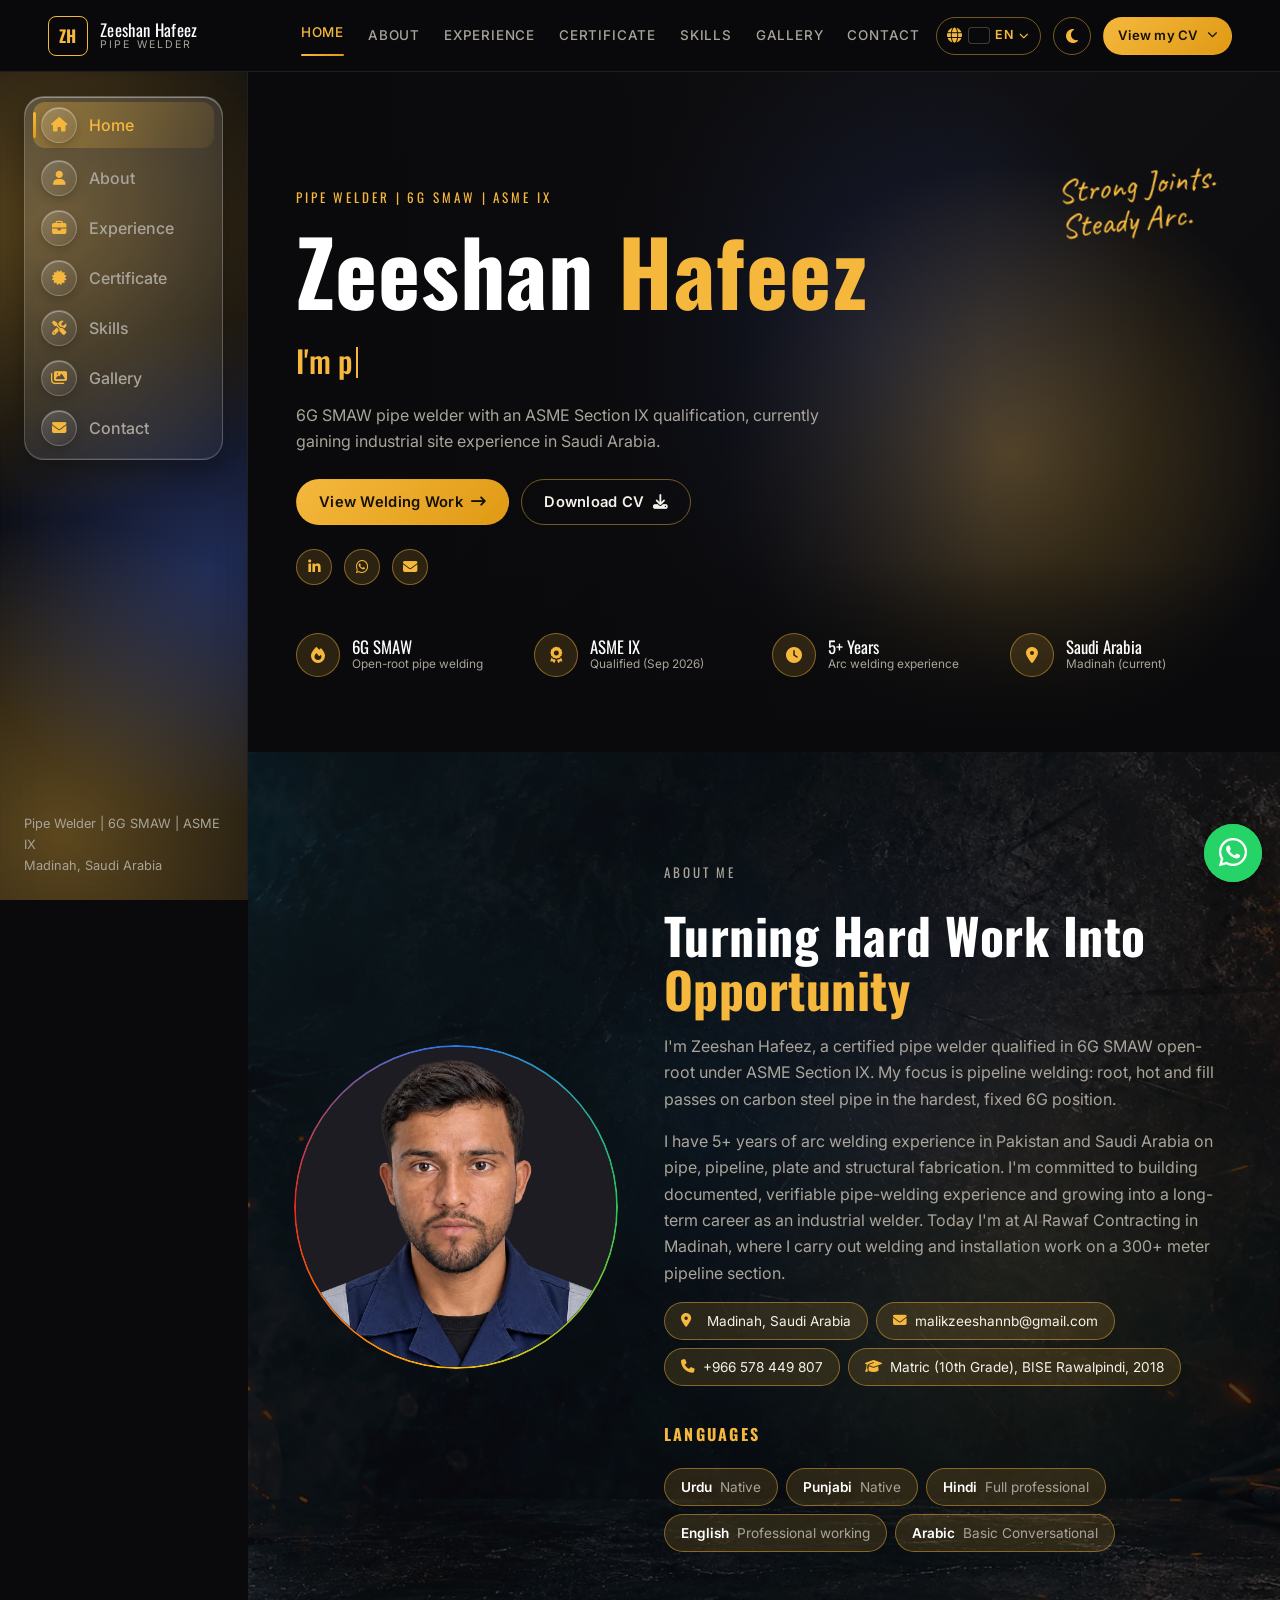
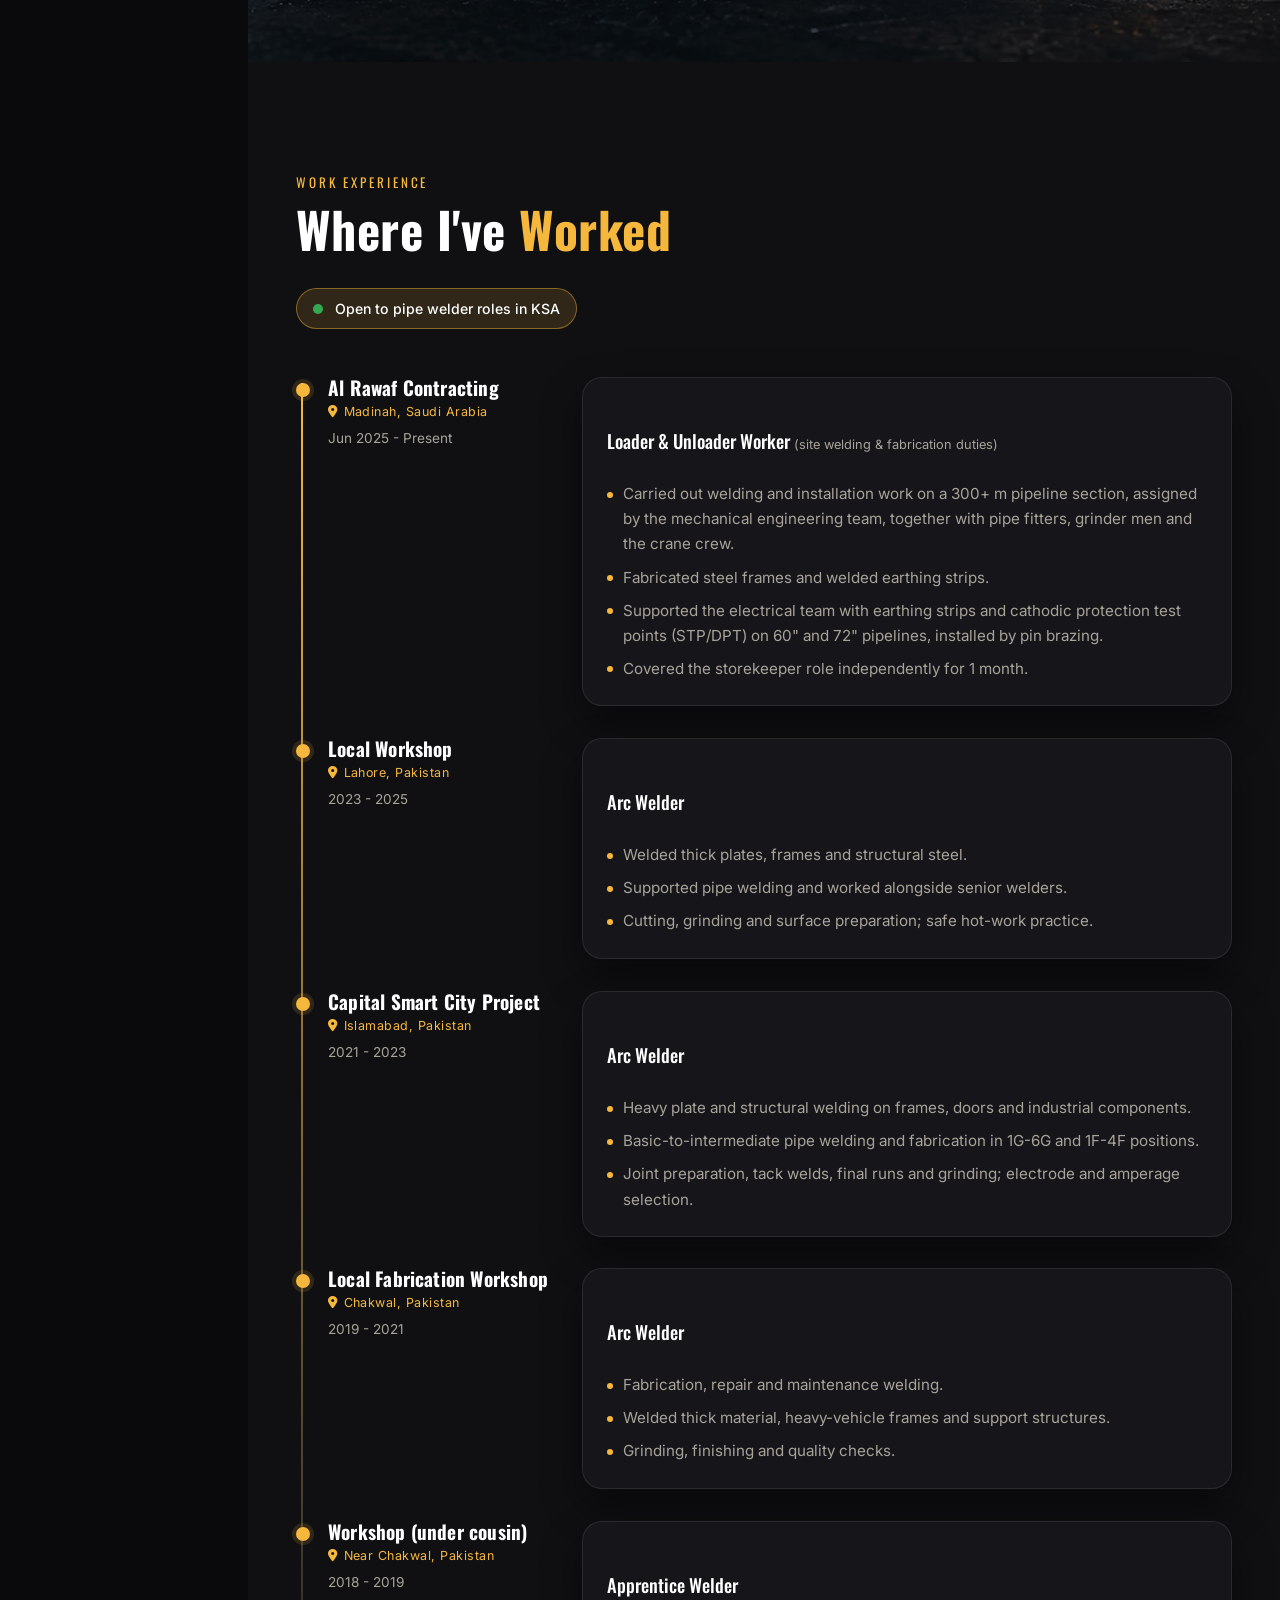
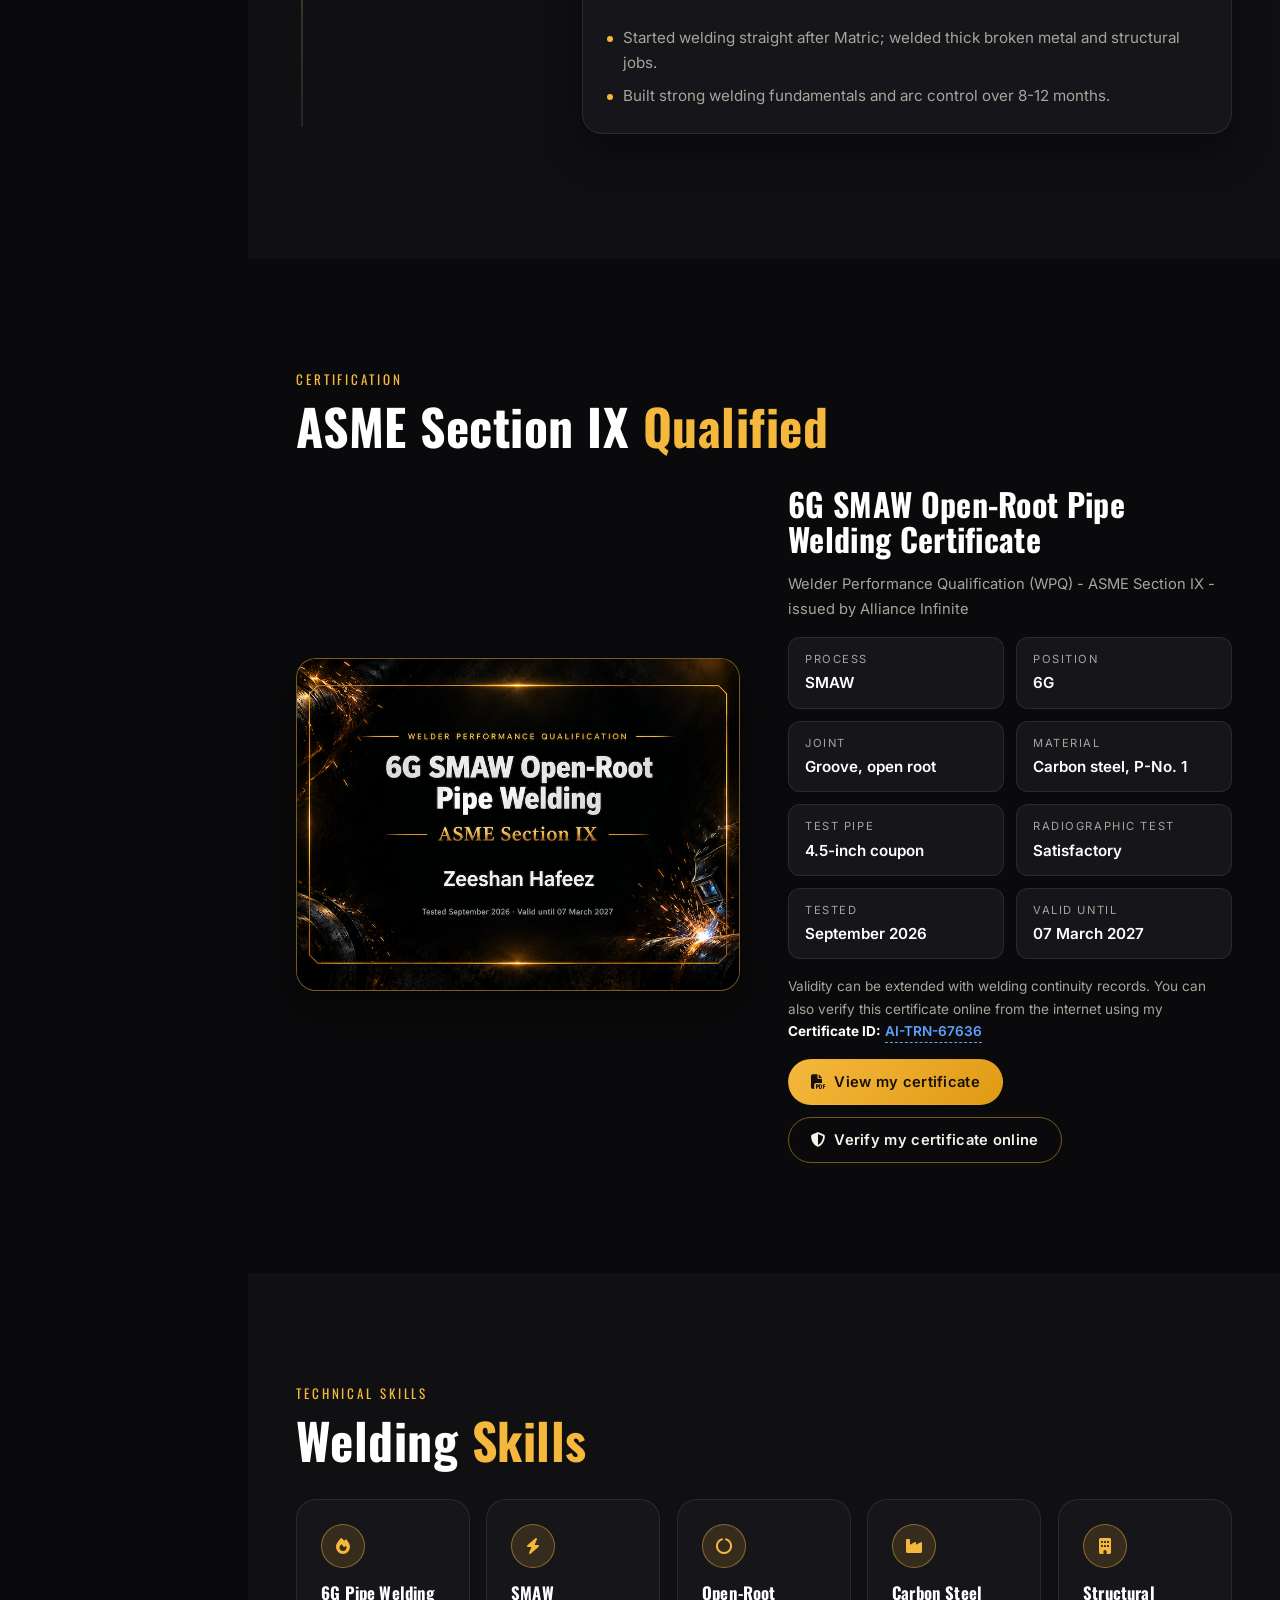
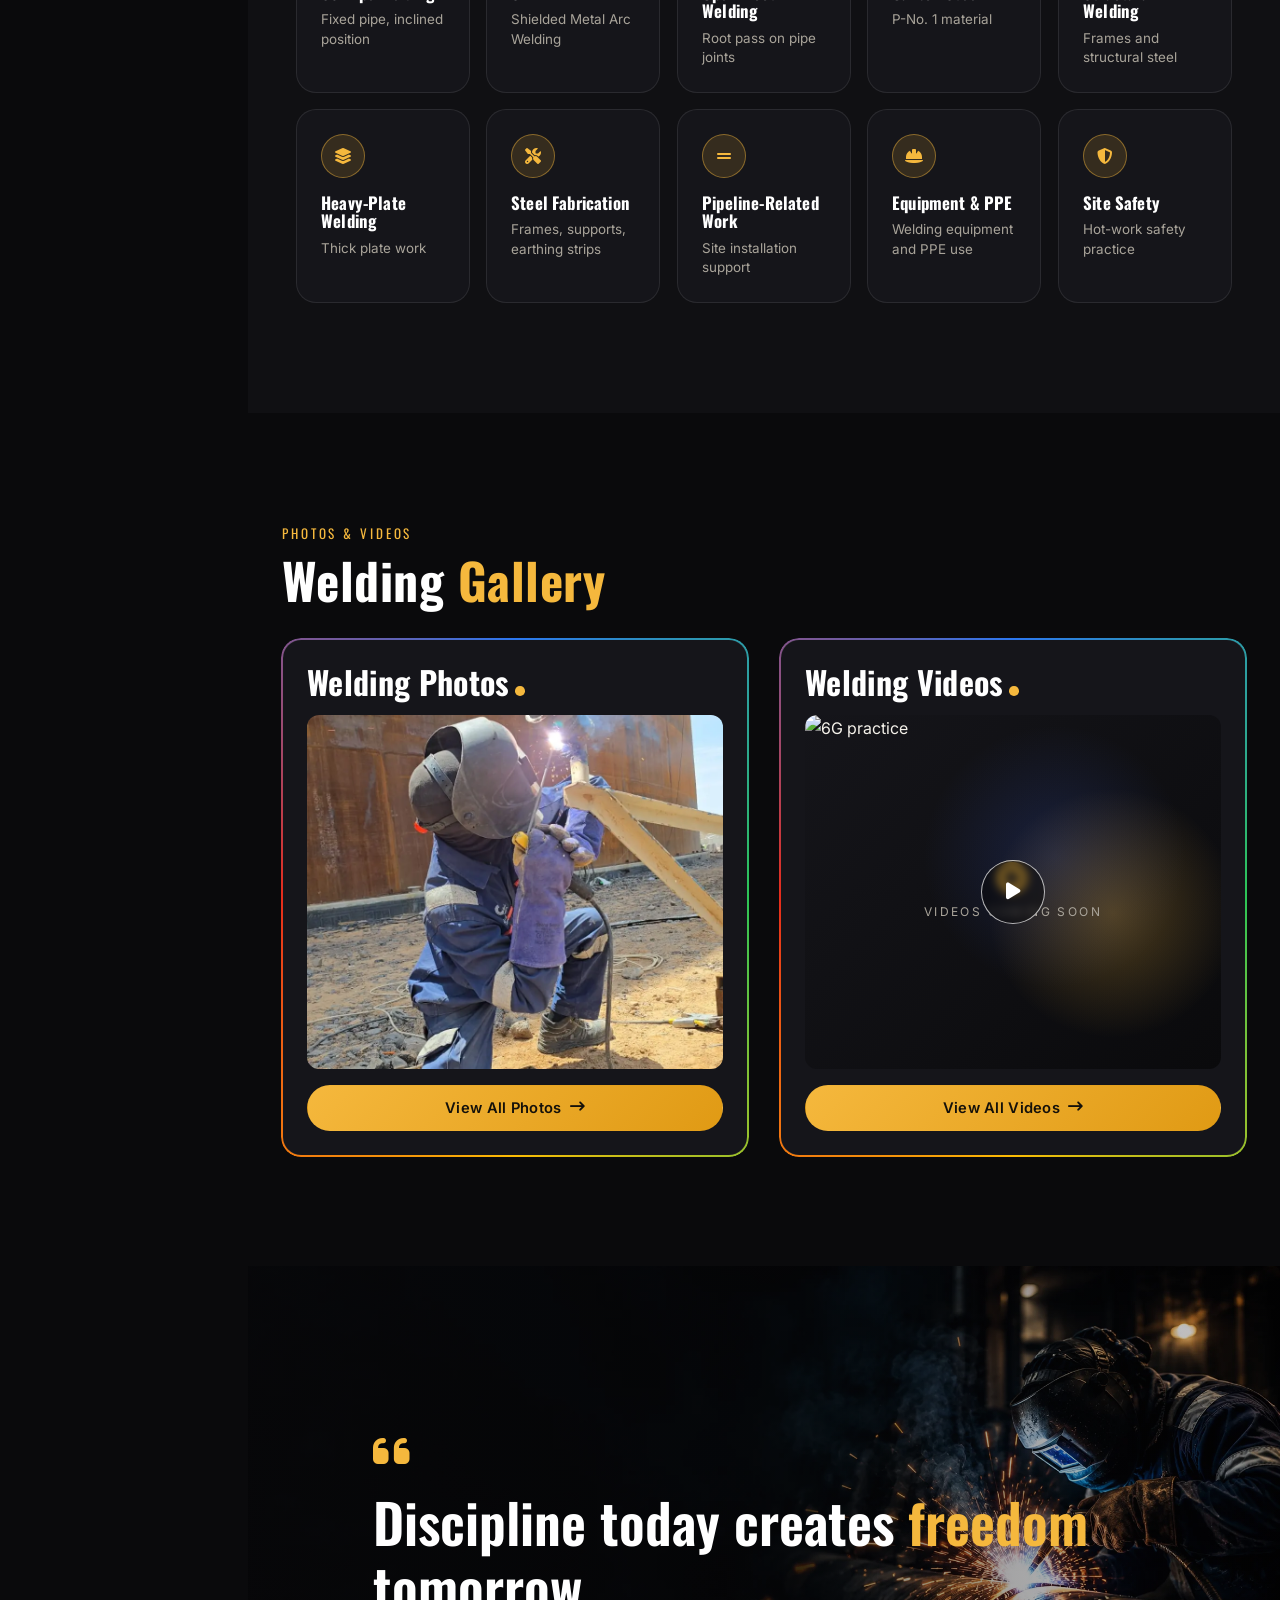
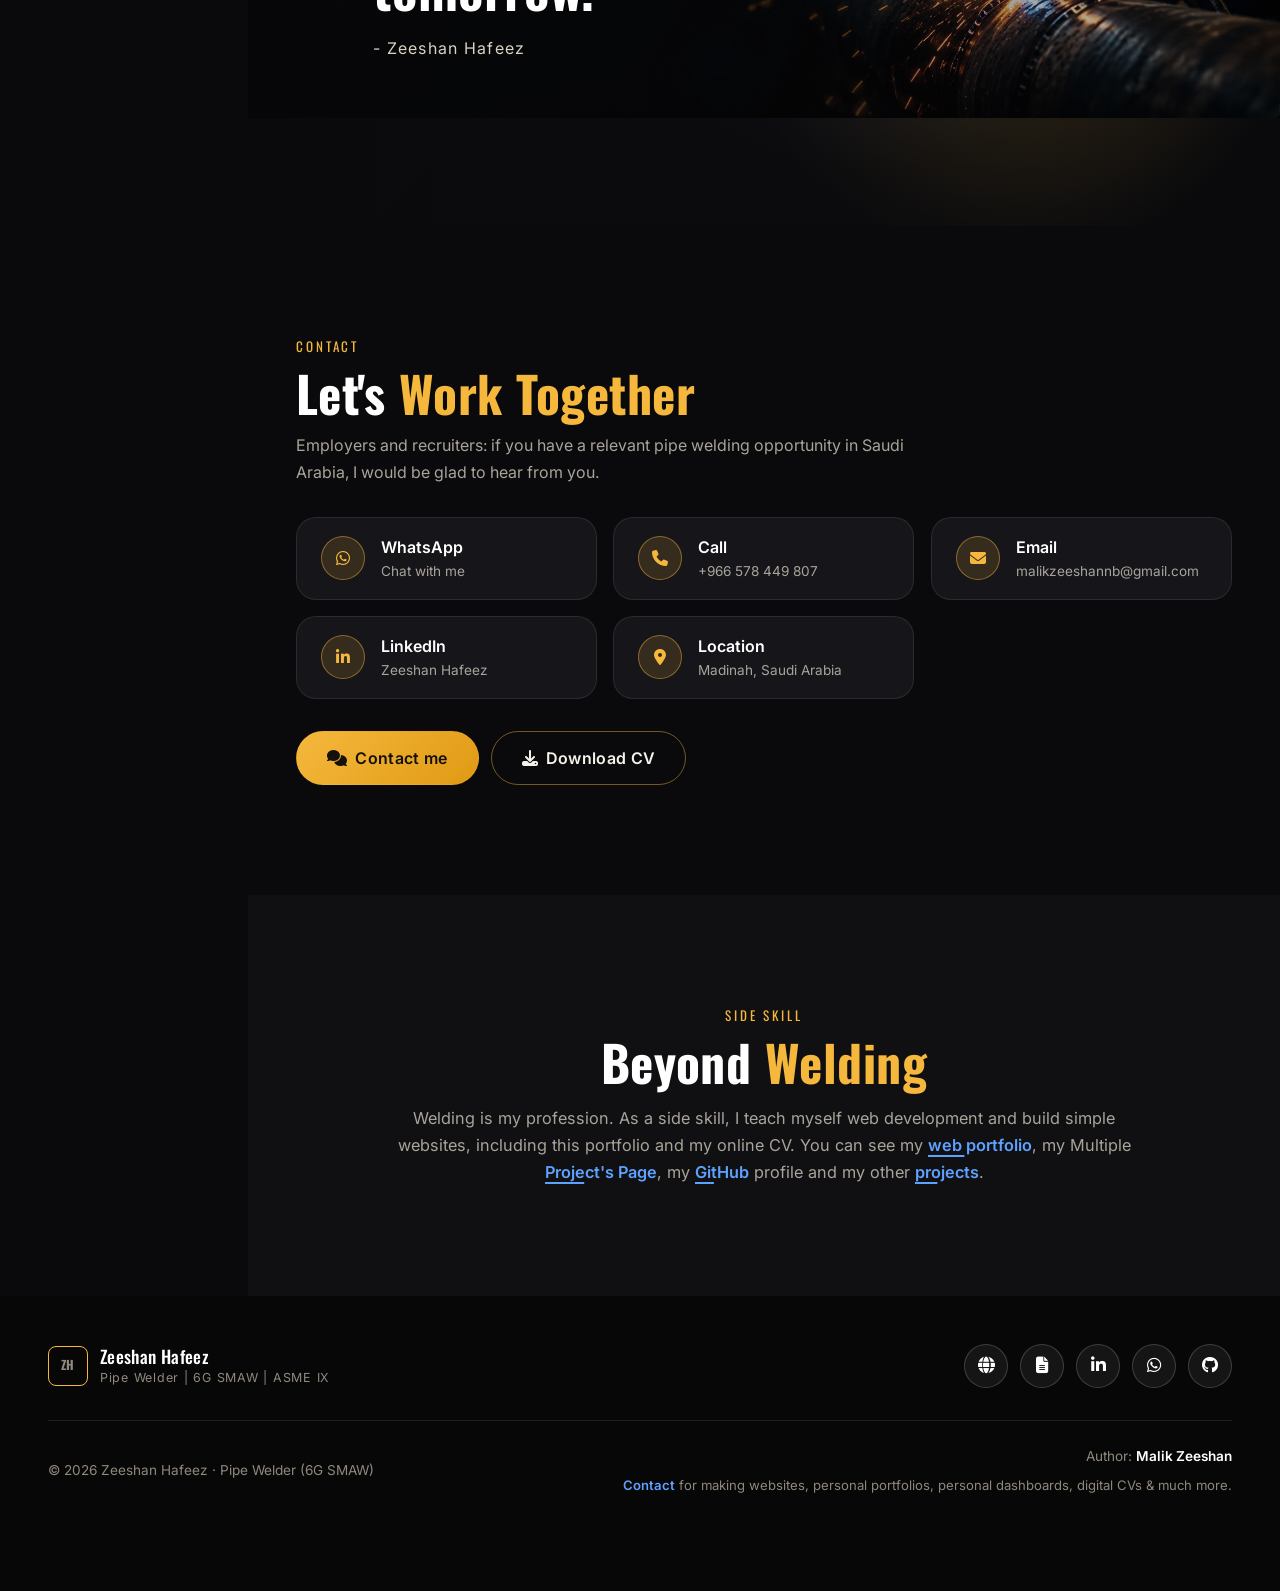
==== commit 25490a61: "Add Google Search Console verification meta tag" ====
--- a/index.html
+++ b/index.html
@@ -3,6 +3,7 @@
 <head>
   <meta charset="utf-8">
   <meta name="viewport" content="width=device-width, initial-scale=1">
+  <meta name="google-site-verification" content="Q14KvDbZS3gn6QzU8tTjXe7layWHpcs6Pj23VM4XdiQ" />
   <title data-i18n="meta.title">Zeeshan Hafeez | Pipe Welder 6G SMAW | ASME Section IX</title>
   <meta name="description" content="Certified 6G SMAW pipe welder with 5+ years of arc welding experience. Currently engaged in site operations with Al-Rawaf Contracting in Madinah, KSA." data-i18n-attr="content:meta.desc">
   <link rel="canonical" href="https://malikzeeshannb-art.github.io/zeeshan-welding-portfolio/">
